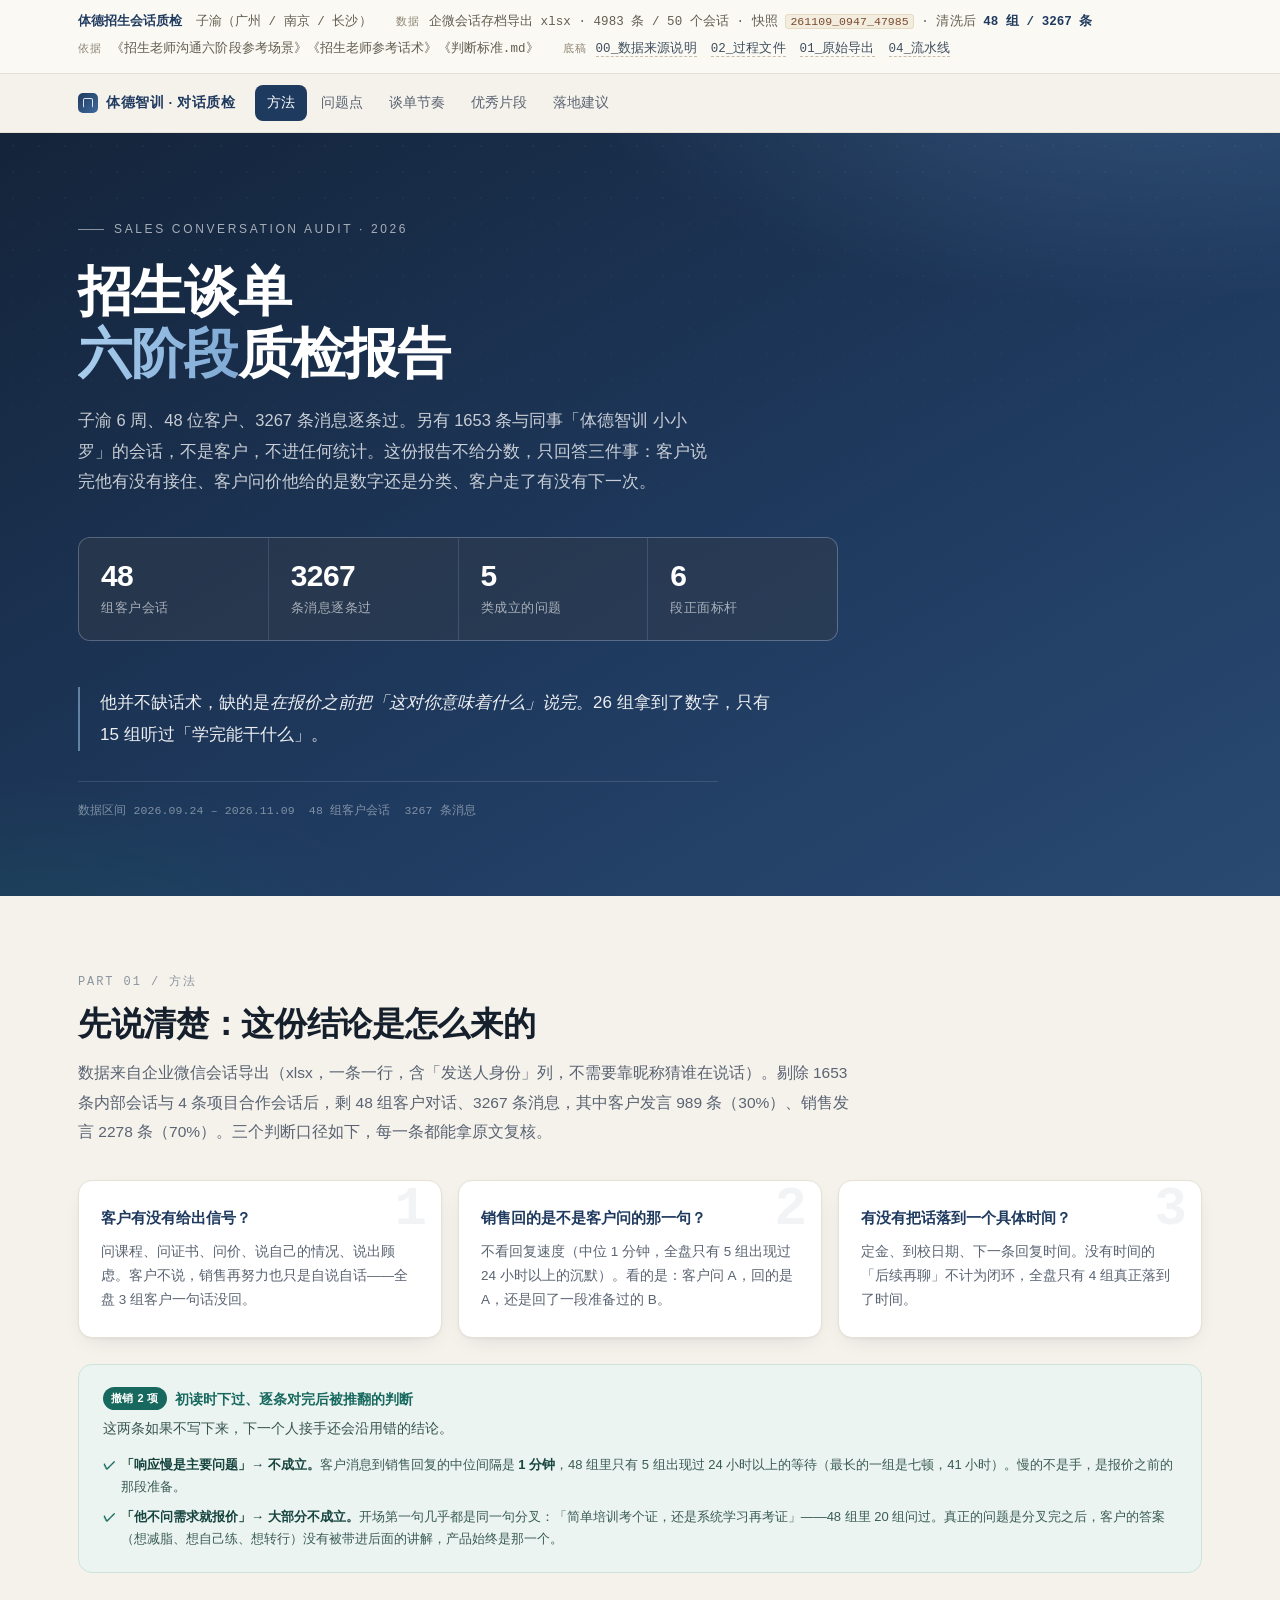
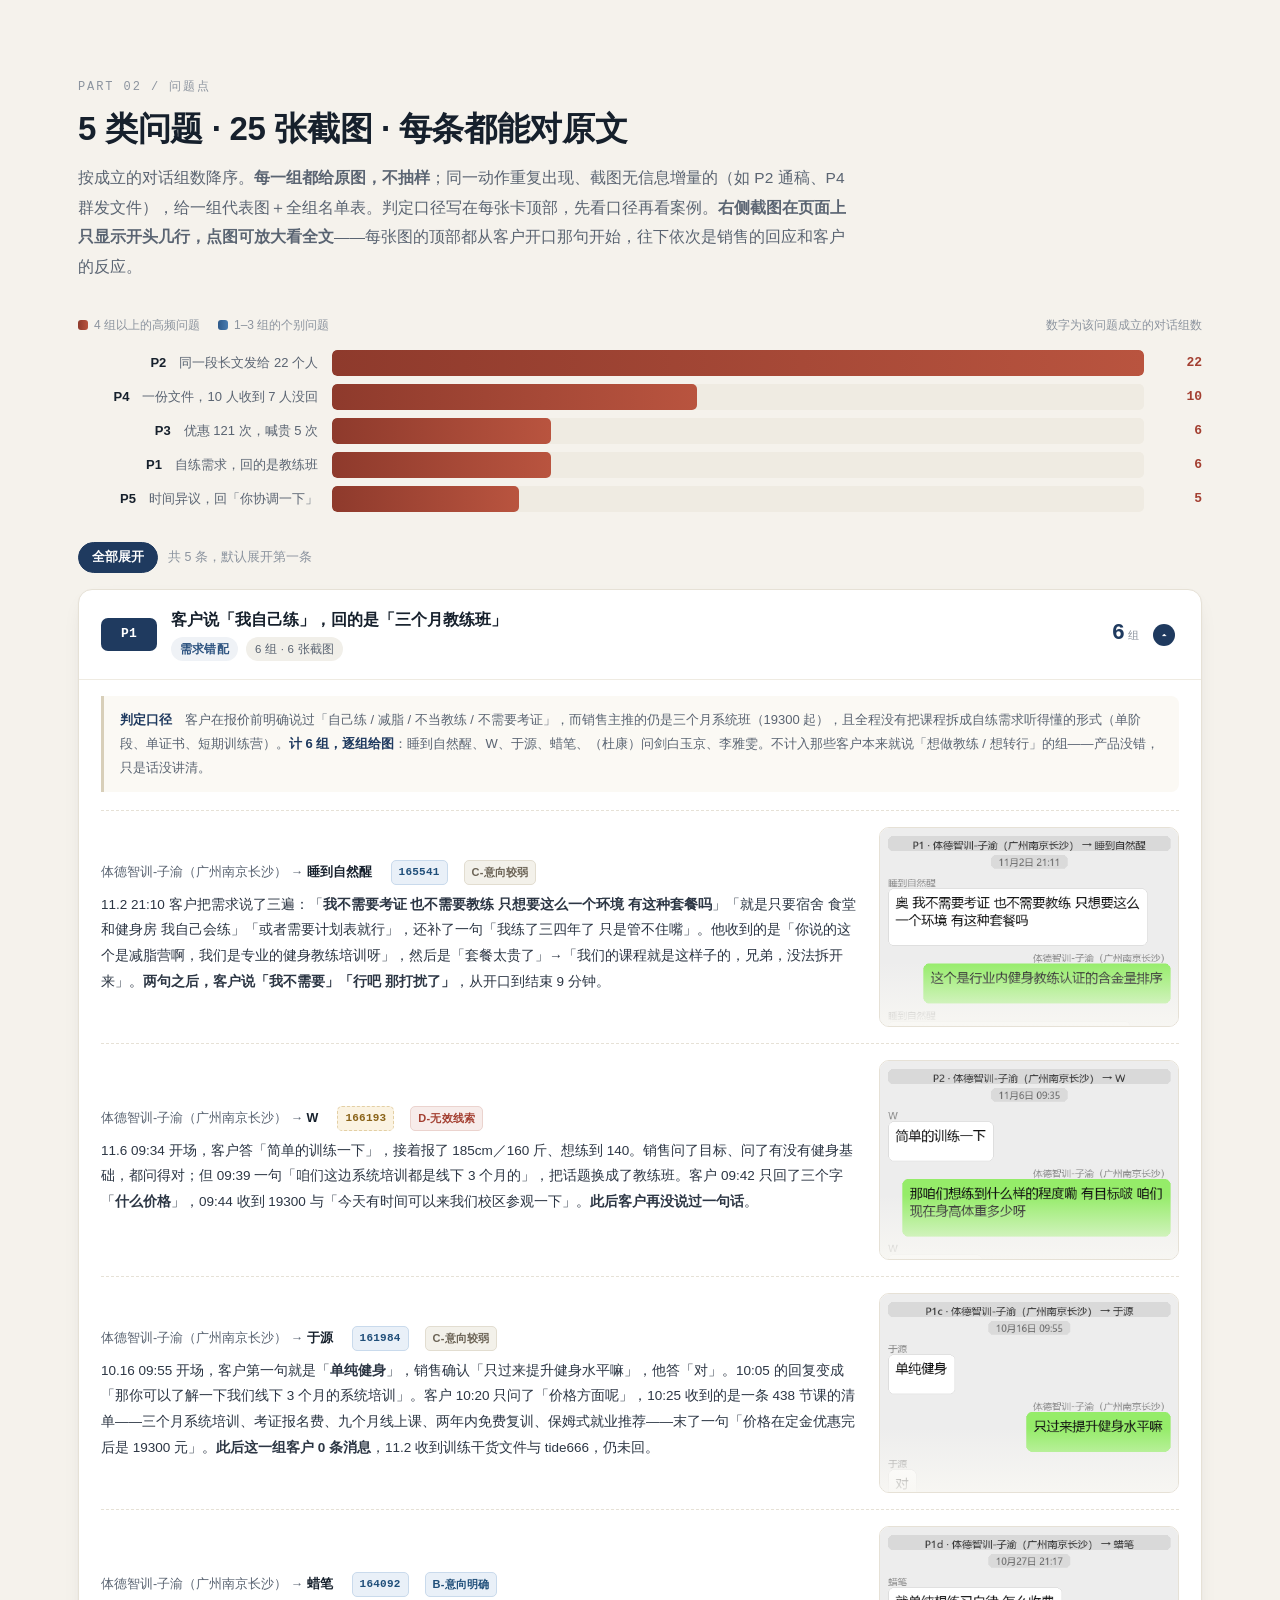
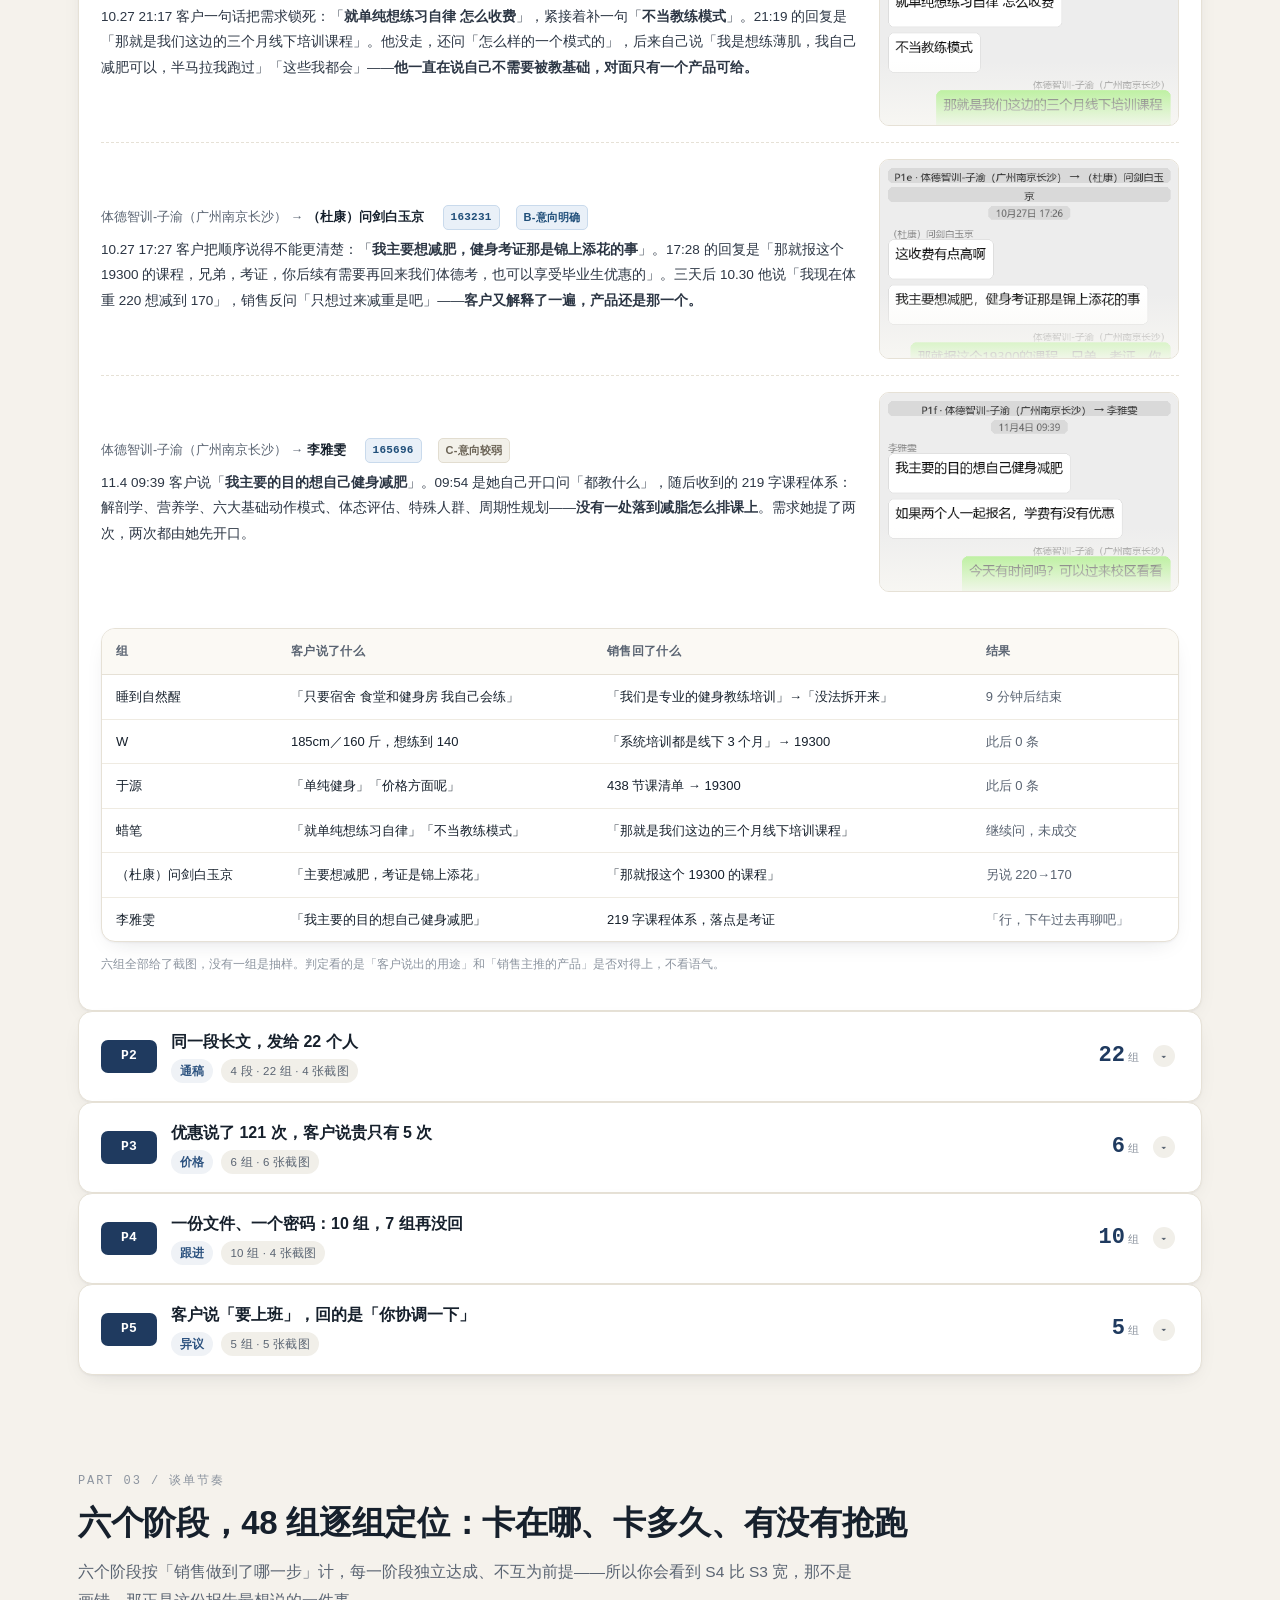
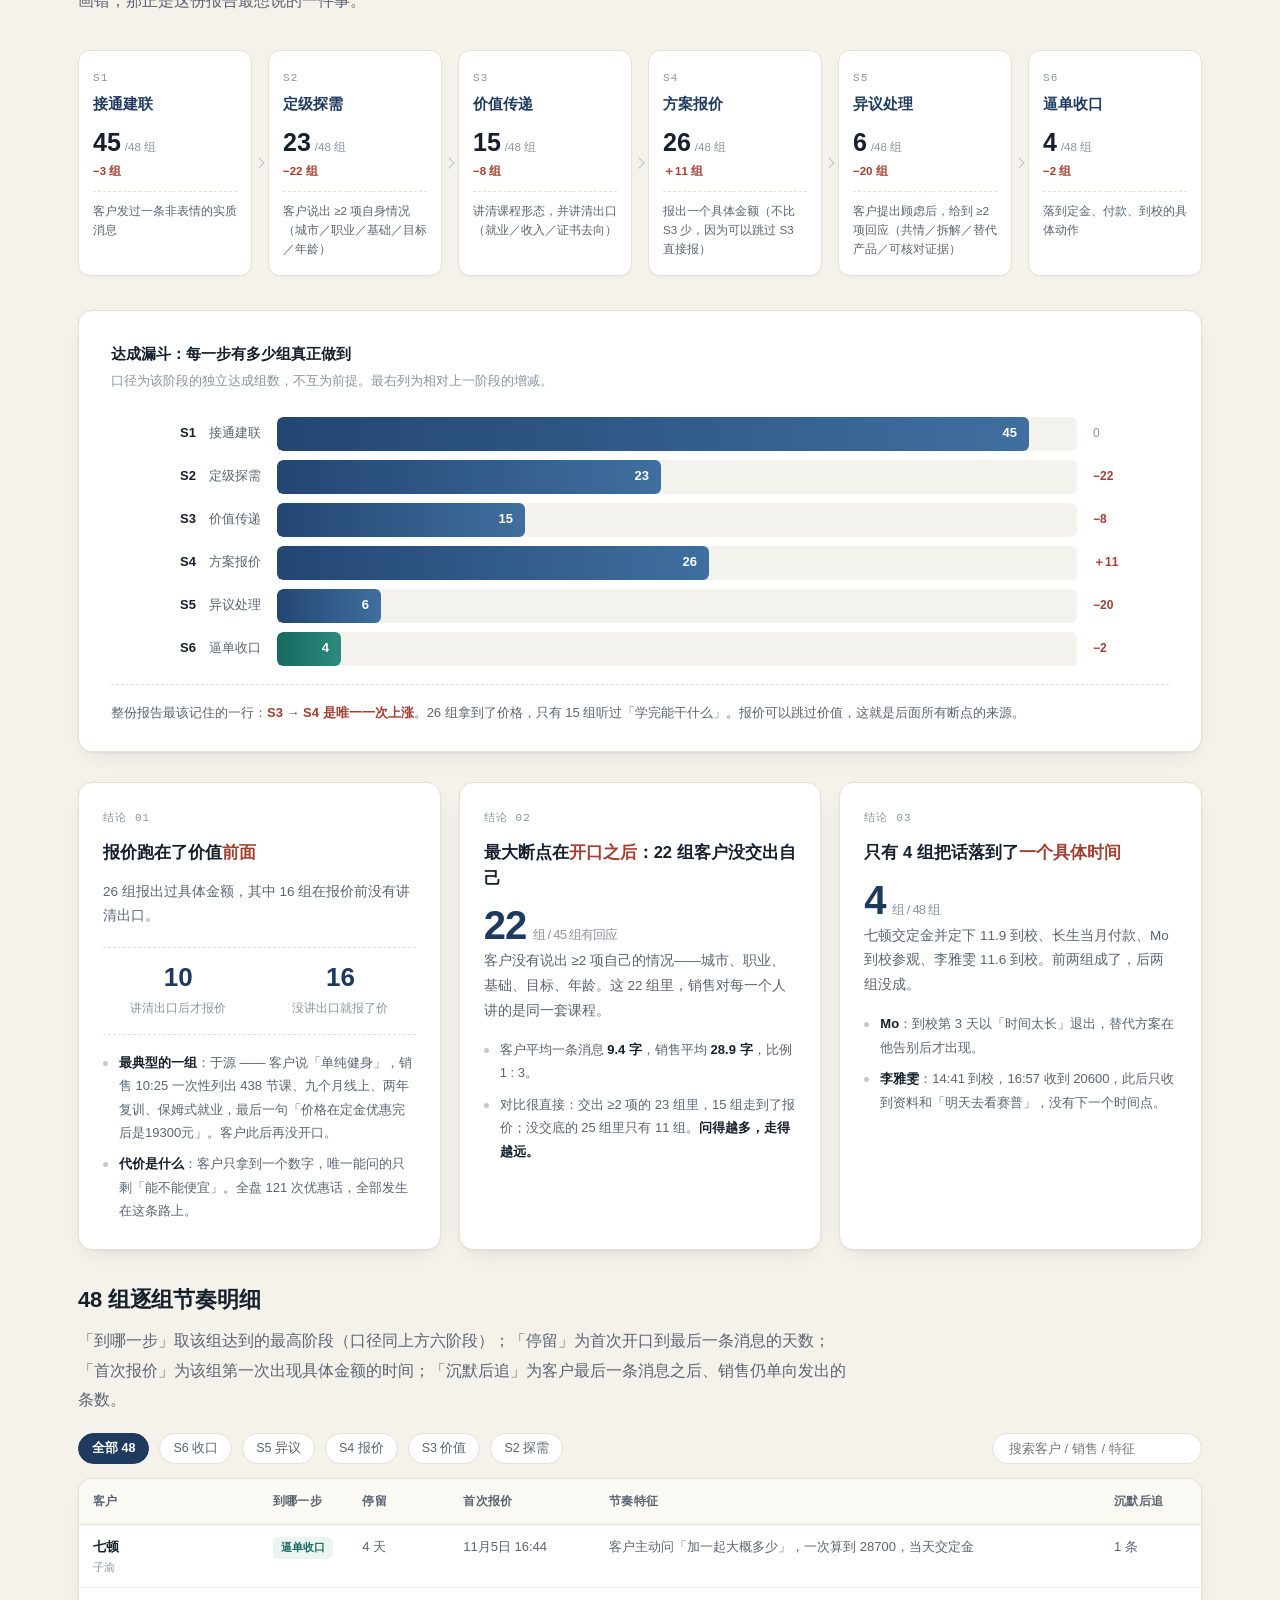
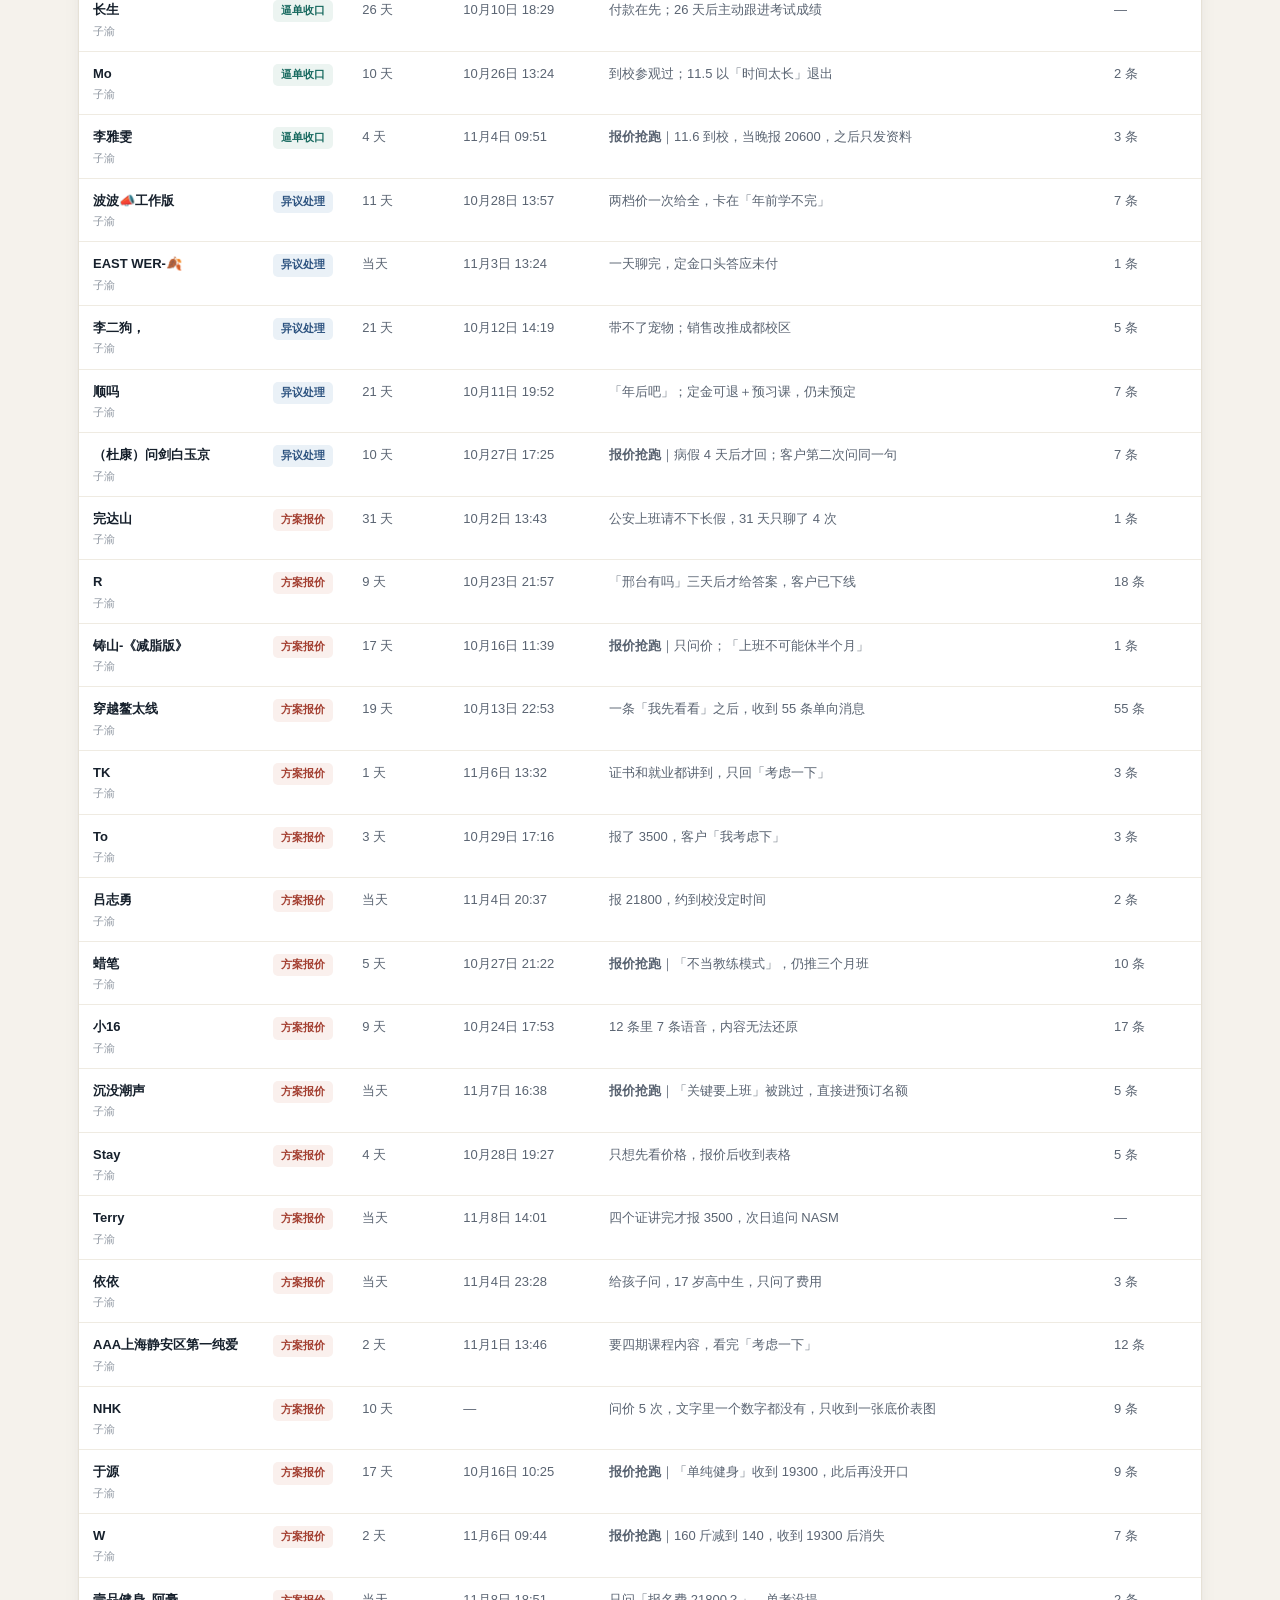
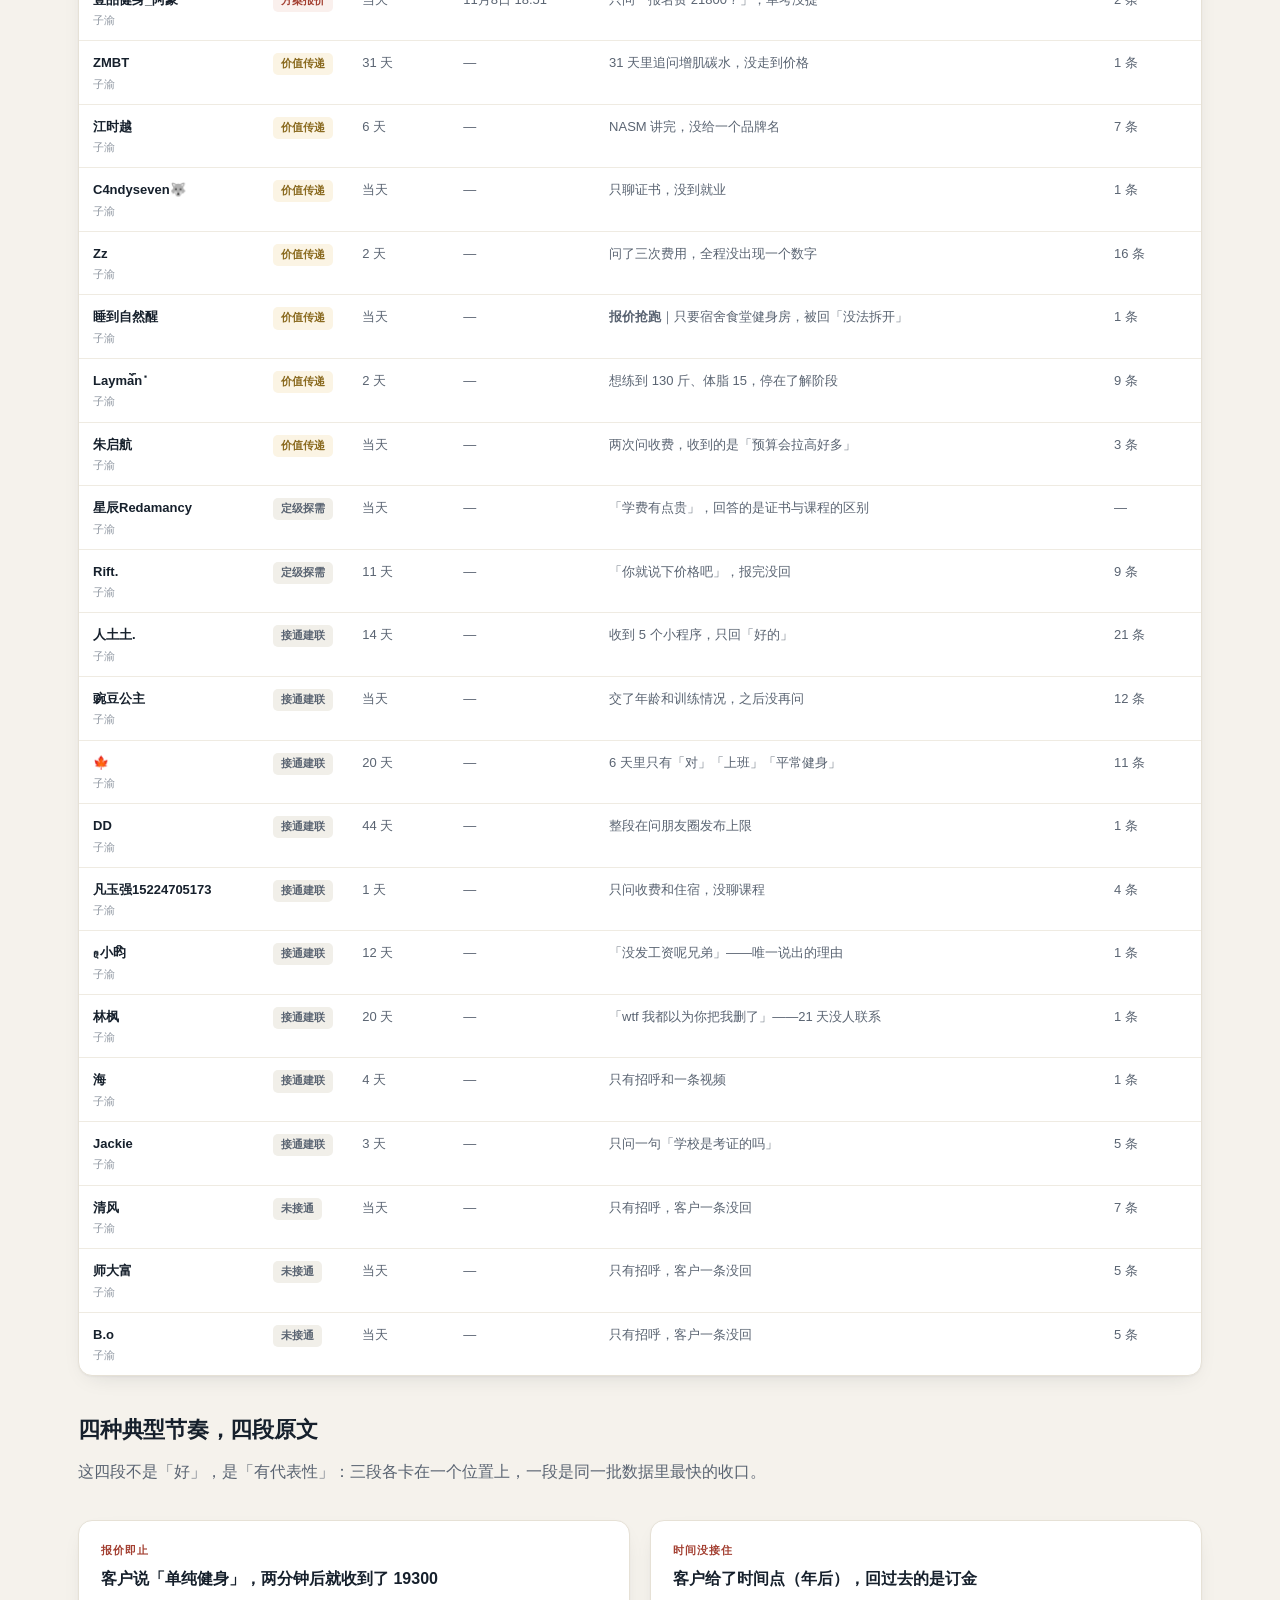
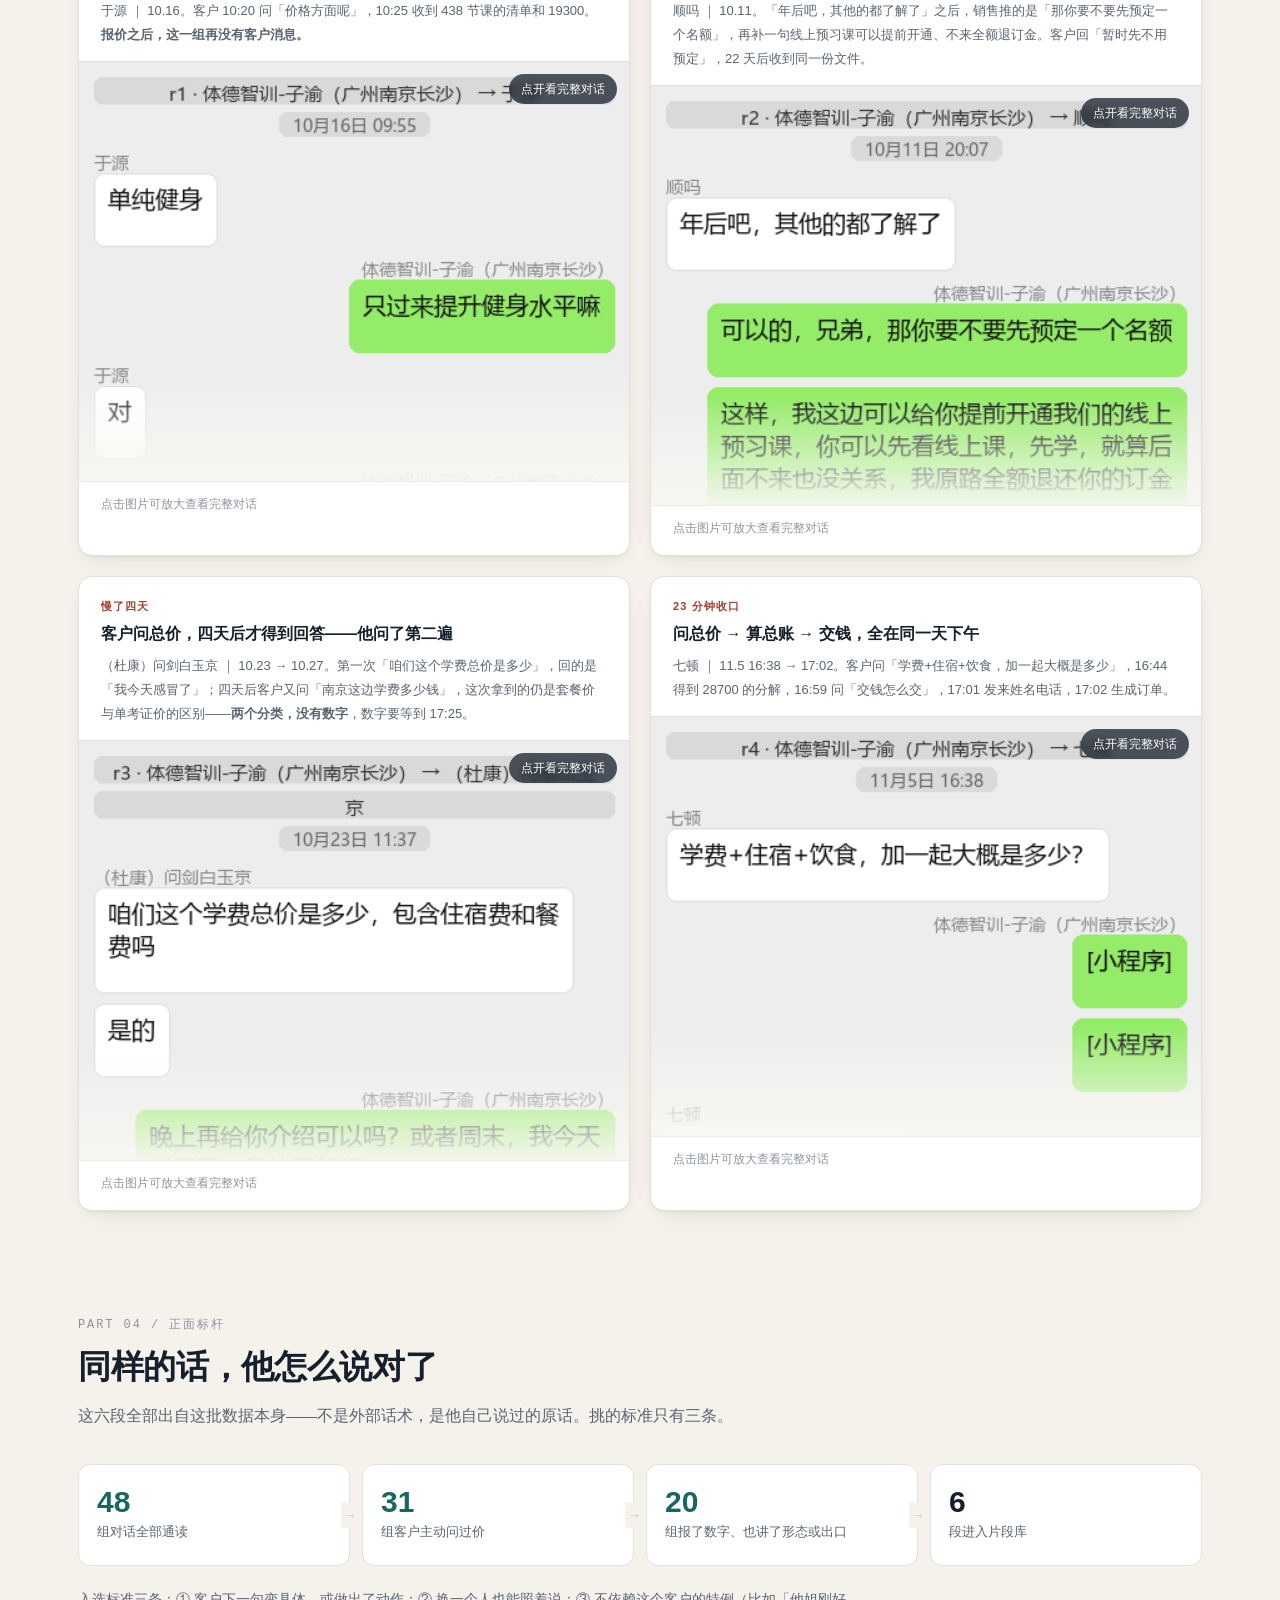
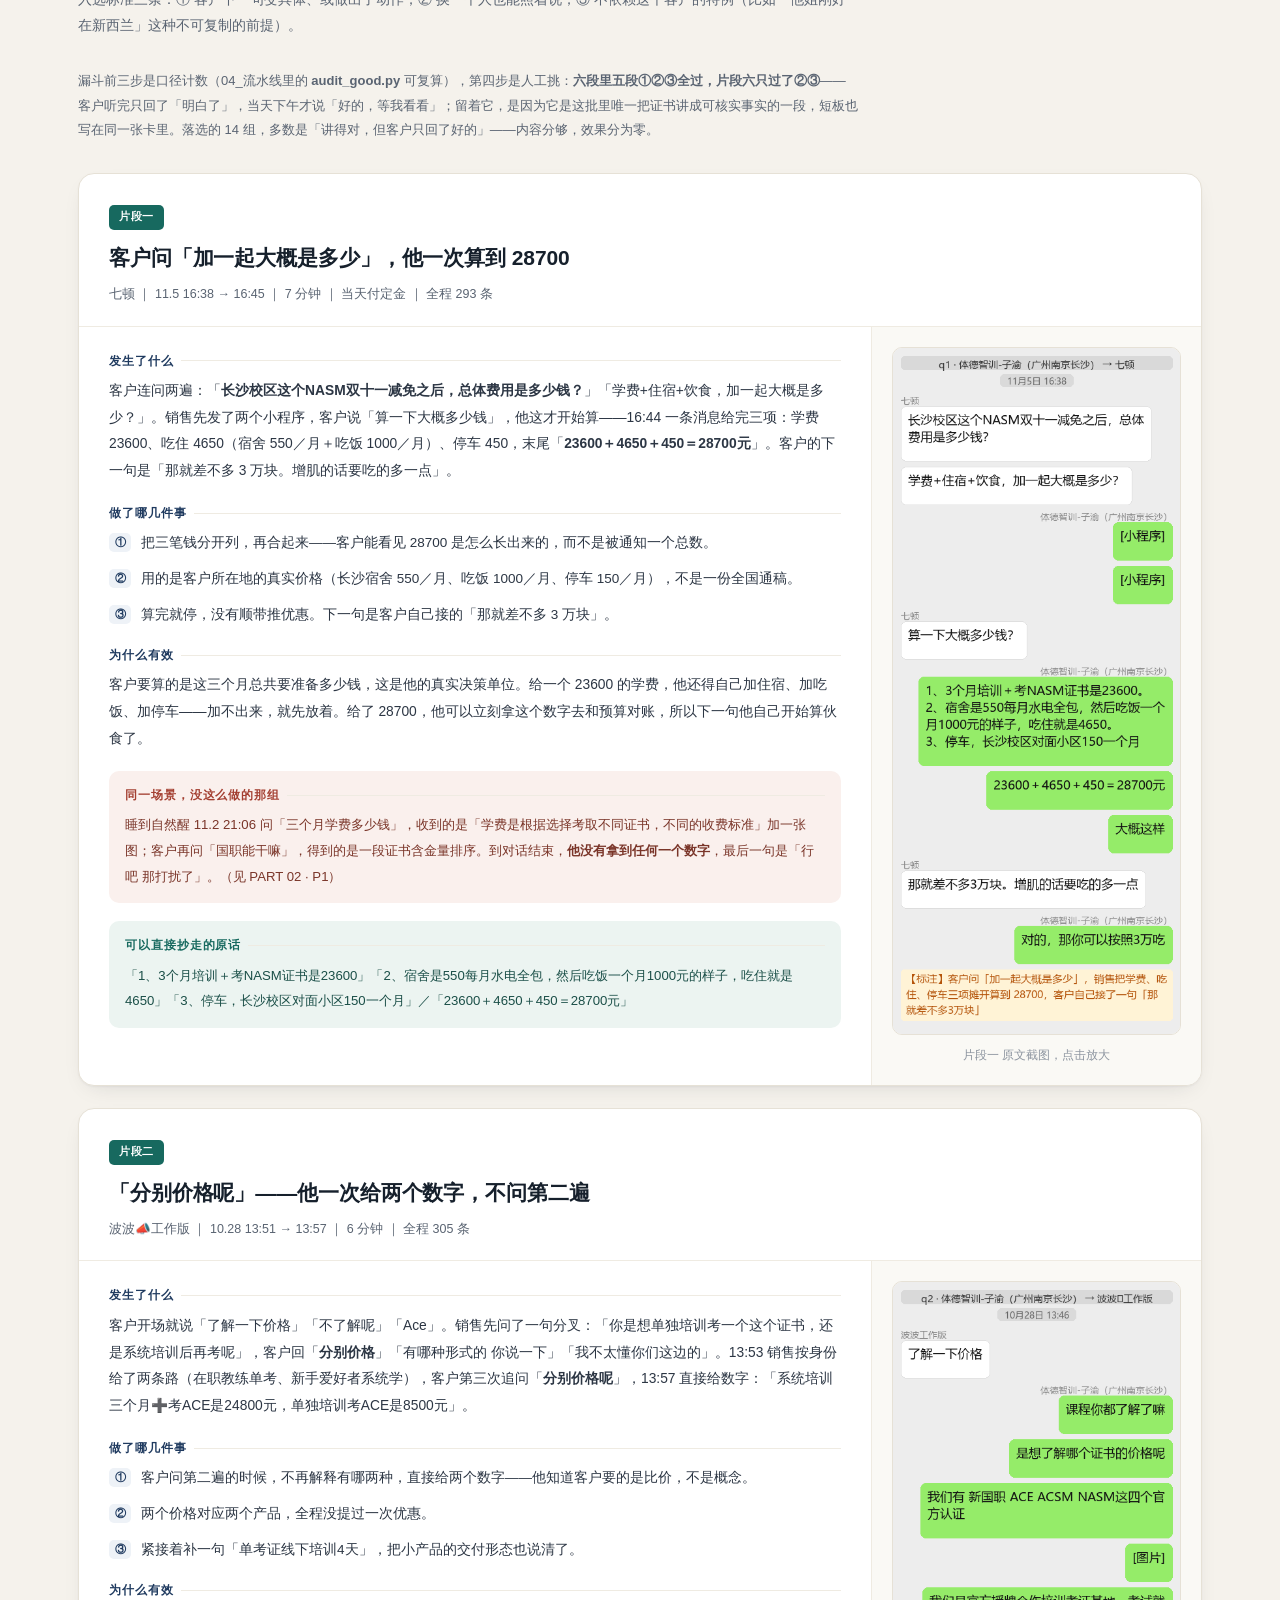
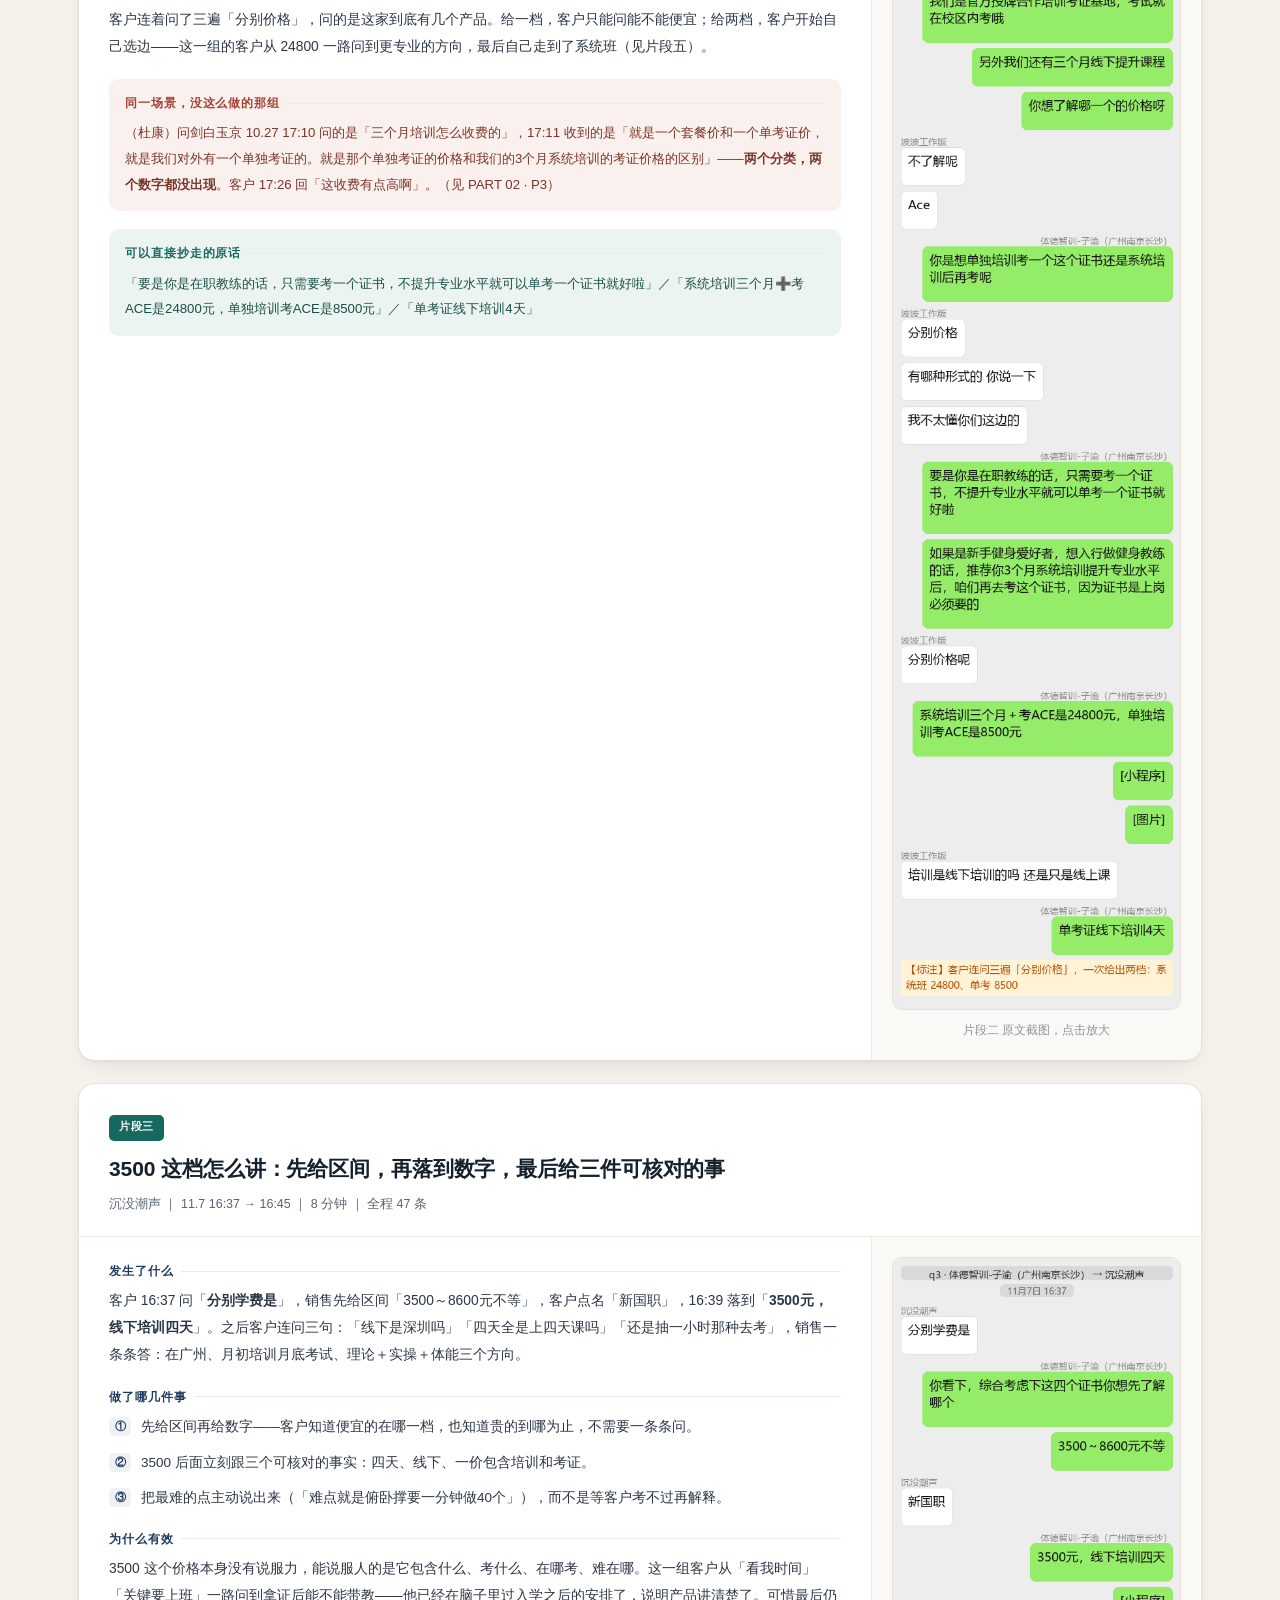
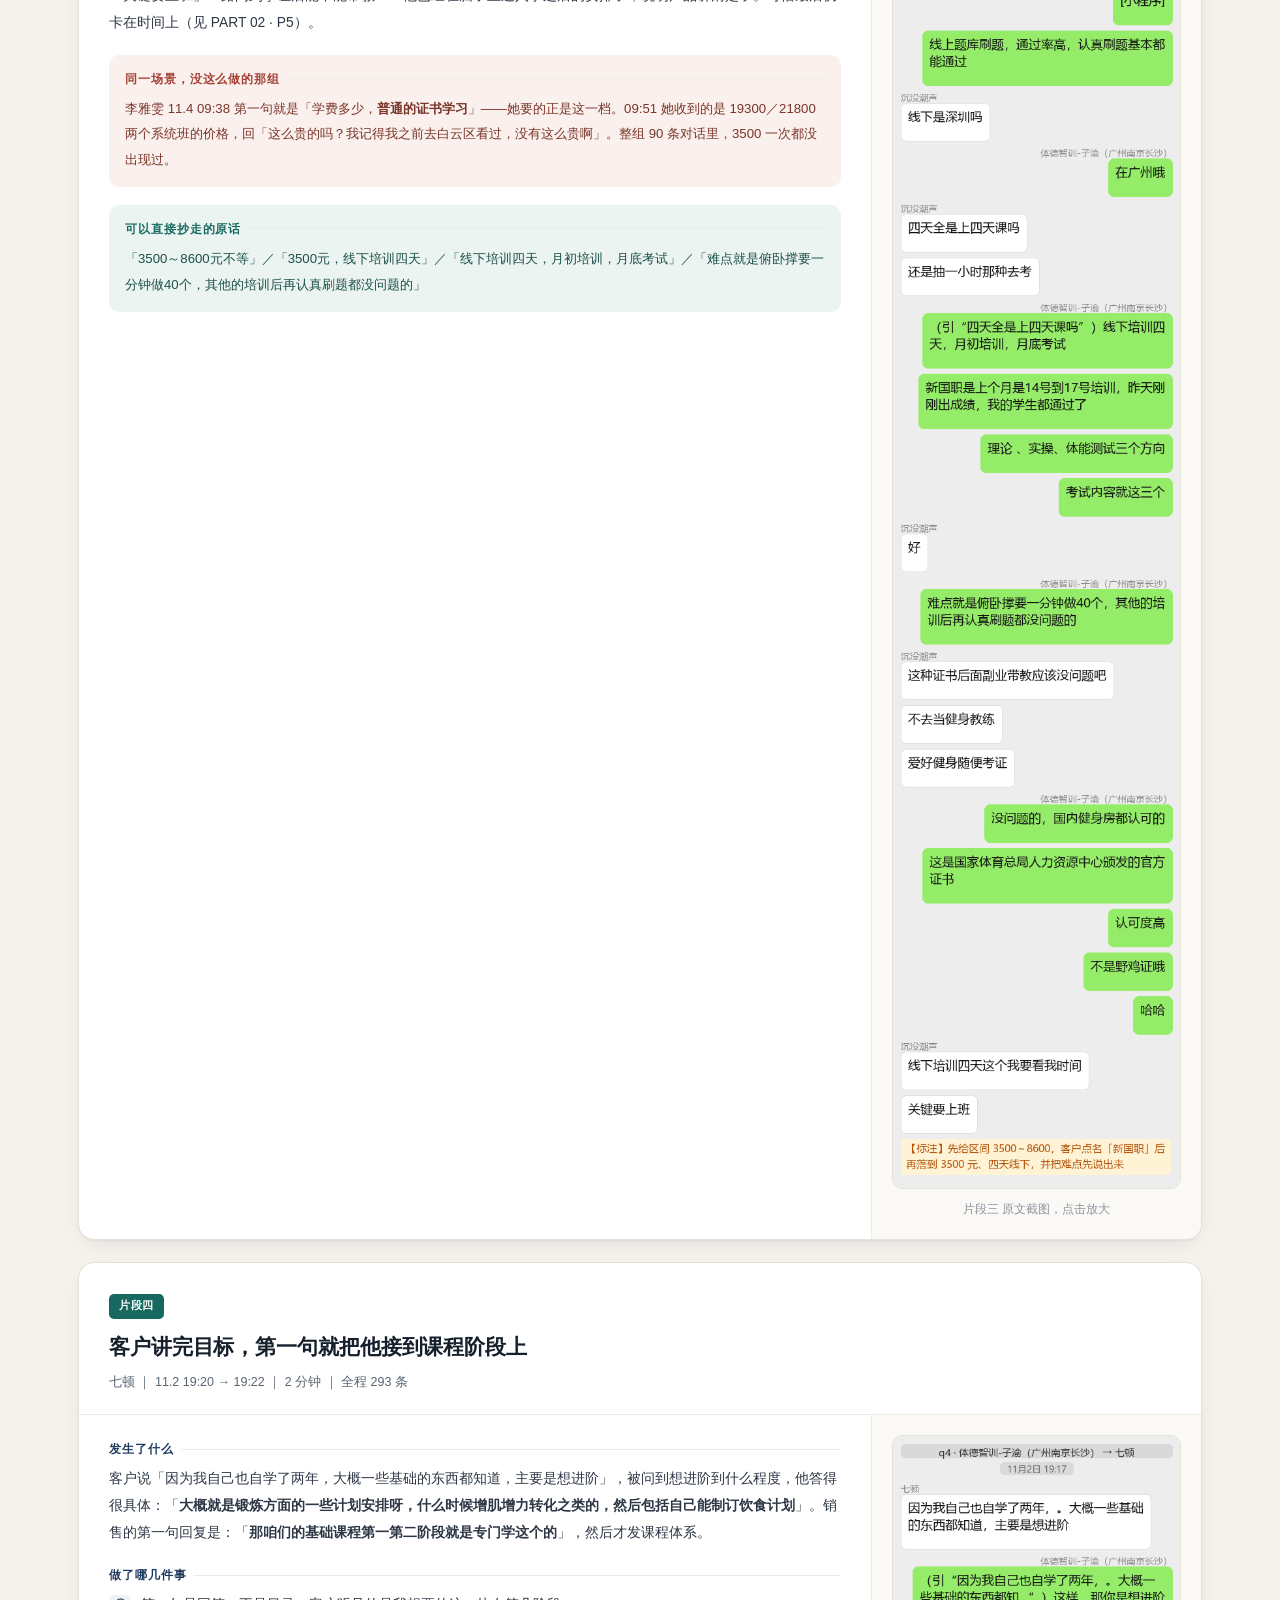
==== index.html @ 26252c5f "初始提交：体德报告接通建联和价值传递案例展示套件" ====
<!DOCTYPE html>
<html lang="zh-CN">
<head>
<meta charset="UTF-8">
<meta name="viewport" content="width=device-width, initial-scale=1">
<title>招生谈单六阶段质检报告｜体德智训 · 子渝</title>
<meta name="description" content="子渝 2026.09–2026.11 的 48 组客户会话、3267 条消息逐条通读：5 类问题、六阶段漏斗、4 组典型节奏、6 段可抄片段。">
<link rel="stylesheet" href="assets/style.css?v=10">
</head>
<body>

<!-- ══════════════════════════════════════════════════════════
     顶部概要条 · 数据来源与依据（交付必填，check.py 第 11 项查）
     五段固定：标题 ｜ 数据 ｜ 依据 ｜ 判别明细 ｜ 流水线
     指向的文件夹必须真实存在，否则链接是假的
     ══════════════════════════════════════════════════════════ -->
<div class="prov">
  <div class="prov-in">
    <p><span class="seg"><b>体德招生会话质检</b>　子渝（广州 / 南京 / 长沙）</span><span class="seg"><em>数据</em>企微会话存档导出 xlsx · 4983 条 / 50 个会话 · 快照 <code>261109_0947_47985</code> <span class="nb">· 清洗后 <b>48 组 / 3267 条</b></span></span></p>
    <p><span class="seg"><em>依据</em>《招生老师沟通六阶段参考场景》《招生老师参考话术》《判断标准.md》</span><span class="seg"><em>底稿</em><a href="00_数据来源说明.md">00_数据来源说明</a><a href="02_过程文件/">02_过程文件</a><a href="01_原始导出/">01_原始导出</a><a href="04_流水线/README_质检报告流水线.md">04_流水线</a></span></p>
  </div>
</div>

<nav class="nav">
  <div class="nav-in">
    <div class="nav-brand"><i></i><span>体德智训 · 对话质检</span></div>
    <div class="nav-links">
      <a href="#overview">方法</a>
      <a href="#problems">问题点</a>
      <a href="#rhythm">谈单节奏</a>
      <a href="#good">优秀片段</a>
      <a href="#actions">落地建议</a>
    </div>
  </div>
  <div class="nav-progress"></div>
</nav>

<header class="hero">
  <div class="hero-in">
    <div class="eyebrow">Sales Conversation Audit · 2026</div>
    <h1>招生谈单<br><em>六阶段</em>质检报告</h1>
    <p class="sub">子渝 6 周、48 位客户、3267 条消息逐条过。另有 1653 条与同事「体德智训 小小罗」的会话，不是客户，不进任何统计。这份报告不给分数，只回答三件事：客户说完他有没有接住、客户问价他给的是数字还是分类、客户走了有没有下一次。</p>
    <div class="hero-stats">
      <div><b>48</b><span>组客户会话</span></div>
      <div><b>3267</b><span>条消息逐条过</span></div>
      <div><b>5</b><span>类成立的问题</span></div>
      <div><b>6</b><span>段正面标杆</span></div>
    </div>
    <div class="hero-quote">他并不缺话术，缺的是<em>在报价之前把「这对你意味着什么」说完</em>。26 组拿到了数字，只有 15 组听过「学完能干什么」。</div>
    <div class="hero-meta"><span>数据区间 2026.09.24 – 2026.11.09</span><span>48 组客户会话</span><span>3267 条消息</span></div>
  </div>
</header>

<section class="sec" id="overview">
<div class="sec-head rv"><div class="sec-no">PART 01 / 方法</div><h2>先说清楚：这份结论是怎么来的</h2><p class="lead">数据来自企业微信会话导出（xlsx，一条一行，含「发送人身份」列，不需要靠昵称猜谁在说话）。剔除 1653 条内部会话与 4 条项目合作会话后，剩 48 组客户对话、3267 条消息，其中客户发言 989 条（30%）、销售发言 2278 条（70%）。三个判断口径如下，每一条都能拿原文复核。</p></div>
<div class="method rv">
<div class="card" data-n="1"><h4>客户有没有给出信号？</h4><p>问课程、问证书、问价、说自己的情况、说出顾虑。客户不说，销售再努力也只是自说自话——全盘 3 组客户一句话没回。</p></div>
<div class="card" data-n="2"><h4>销售回的是不是客户问的那一句？</h4><p>不看回复速度（中位 1 分钟，全盘只有 5 组出现过 24 小时以上的沉默）。看的是：客户问 A，回的是 A，还是回了一段准备过的 B。</p></div>
<div class="card" data-n="3"><h4>有没有把话落到一个具体时间？</h4><p>定金、到校日期、下一条回复时间。没有时间的「后续再聊」不计为闭环，全盘只有 4 组真正落到了时间。</p></div>
</div>
<div class="revoke rv"><h4><span class="badge">撤销 2 项</span>初读时下过、逐条对完后被推翻的判断</h4><p>这两条如果不写下来，下一个人接手还会沿用错的结论。</p><ul>
<li><b>「响应慢是主要问题」→ 不成立。</b>客户消息到销售回复的中位间隔是 <b>1 分钟</b>，48 组里只有 5 组出现过 24 小时以上的等待（最长的一组是七顿，41 小时）。慢的不是手，是报价之前的那段准备。</li>
<li><b>「他不问需求就报价」→ 大部分不成立。</b>开场第一句几乎都是同一句分叉：「简单培训考个证，还是系统学习再考证」——48 组里 20 组问过。真正的问题是分叉完之后，客户的答案（想减脂、想自己练、想转行）没有被带进后面的讲解，产品始终是那一个。</li>
</ul></div>
</section>

<section class="sec" id="problems">
<div class="sec-head rv"><div class="sec-no">PART 02 / 问题点</div><h2>5 类问题 · 25 张截图 · 每条都能对原文</h2><p class="lead">按成立的对话组数降序。<b>每一组都给原图，不抽样</b>；同一动作重复出现、截图无信息增量的（如 P2 通稿、P4 群发文件），给一组代表图＋全组名单表。判定口径写在每张卡顶部，先看口径再看案例。<b>右侧截图在页面上只显示开头几行，点图可放大看全文</b>——每张图的顶部都从客户开口那句开始，往下依次是销售的回应和客户的反应。</p></div>

<div class="dist-legend rv"><span><i class="a"></i>4 组以上的高频问题</span><span><i class="b"></i>1–3 组的个别问题</span><span style="margin-left:auto">数字为该问题成立的对话组数</span></div>
<div class="dist rv">
<div class="dist-row hi"><div class="nm"><b>P2</b>　同一段长文发给 22 个人</div><div class="dist-bar"><i style="width:100%"></i></div><div class="vv">22</div></div>
<div class="dist-row hi"><div class="nm"><b>P4</b>　一份文件，10 人收到 7 人没回</div><div class="dist-bar"><i style="width:45%"></i></div><div class="vv">10</div></div>
<div class="dist-row hi"><div class="nm"><b>P3</b>　优惠 121 次，喊贵 5 次</div><div class="dist-bar"><i style="width:27%"></i></div><div class="vv">6</div></div>
<div class="dist-row hi"><div class="nm"><b>P1</b>　自练需求，回的是教练班</div><div class="dist-bar"><i style="width:27%"></i></div><div class="vv">6</div></div>
<div class="dist-row hi"><div class="nm"><b>P5</b>　时间异议，回「你协调一下」</div><div class="dist-bar"><i style="width:23%"></i></div><div class="vv">5</div></div>
</div>

<div class="tbl-bar rv" style="margin-bottom:16px"><button class="fbtn on" id="toggleAll">全部展开</button><span style="font-size:12.5px;color:var(--ink3)">共 5 条，默认展开第一条</span></div>

<div class="pcard open" id="card-P1">
<div class="pcard-h"><div class="pid">P1</div><div><div class="ptitle">客户说「我自己练」，回的是「三个月教练班」</div><div class="pmeta"><span class="chip">需求错配</span><span class="chip gray">6 组 · 6 张截图</span></div></div><div class="pcount">6<s>组</s></div><div class="pcaret">▾</div></div>
<div class="pbody">
<div class="judge"><b>判定口径　</b>客户在报价前明确说过「自己练 / 减脂 / 不当教练 / 不需要考证」，而销售主推的仍是三个月系统班（19300 起），且全程没有把课程拆成自练需求听得懂的形式（单阶段、单证书、短期训练营）。<b>计 6 组，逐组给图</b>：睡到自然醒、W、于源、蜡笔、（杜康）问剑白玉京、李雅雯。不计入那些客户本来就说「想做教练 / 想转行」的组——产品没错，只是话没讲清。</div>
<div class="case">
<div><div class="case-meta"><span class="case-who">体德智训-子渝（广州南京长沙） → <b>睡到自然醒</b></span><span class="cid" title="CRM 线索 ID 165541 ｜ 落入 2026-11-02 ｜ 官抖-短视频（广州）">165541</span><span class="lvl" data-lv="C" title="意向级别 ｜ 1个月内未转化">C-意向较弱</span></div><p class="case-txt">11.2 21:10 客户把需求说了三遍：「<b>我不需要考证 也不需要教练 只想要这么一个环境 有这种套餐吗</b>」「就是只要宿舍 食堂和健身房 我自己会练」「或者需要计划表就行」，还补了一句「我练了三四年了 只是管不住嘴」。他收到的是「你说的这个是减脂营啊，我们是专业的健身教练培训呀」，然后是「套餐太贵了」→「我们的课程就是这样子的，兄弟，没法拆开来」。<b>两句之后，客户说「我不需要」「行吧 那打扰了」</b>，从开口到结束 9 分钟。</p></div>
<div class="case-shot" data-zoom="P1 ｜ 子渝 → 睡到自然醒"><img src="assets/prob/P1.png" alt="P1" loading="lazy"></div>
</div>
<div class="case">
<div><div class="case-meta"><span class="case-who">体德智训-子渝（广州南京长沙） → <b>W</b></span><span class="cid warn" title="线索表姓名记为「w 报价被删除」，与报告昵称不同，按同日落入判定为同一人 ｜ CRM 线索 ID 166193 ｜ 落入 2026-11-06 ｜ 官抖-短视频（广州）">166193</span><span class="lvl" data-lv="D" title="意向级别 ｜ 7日内未转化">D-无效线索</span></div><p class="case-txt">11.6 09:34 开场，客户答「简单的训练一下」，接着报了 185cm／160 斤、想练到 140。销售问了目标、问了有没有健身基础，都问得对；但 09:39 一句「咱们这边系统培训都是线下 3 个月的」，把话题换成了教练班。客户 09:42 只回了三个字「<b>什么价格</b>」，09:44 收到 19300 与「今天有时间可以来我们校区参观一下」。<b>此后客户再没说过一句话</b>。</p></div>
<div class="case-shot" data-zoom="P2 ｜ 子渝 → W"><img src="assets/prob/P2.png" alt="P2" loading="lazy"></div>
</div>
<div class="case">
<div><div class="case-meta"><span class="case-who">体德智训-子渝（广州南京长沙） → <b>于源</b></span><span class="cid" title="CRM 线索 ID 161984 ｜ 落入 2026-10-16 ｜ 王耀苇官抖私信-广州">161984</span><span class="lvl" data-lv="C" title="意向级别 ｜ 1个月内未转化">C-意向较弱</span></div><p class="case-txt">10.16 09:55 开场，客户第一句就是「<b>单纯健身</b>」，销售确认「只过来提升健身水平嘛」，他答「对」。10:05 的回复变成「那你可以了解一下我们线下 3 个月的系统培训」。客户 10:20 只问了「价格方面呢」，10:25 收到的是一条 438 节课的清单——三个月系统培训、考证报名费、九个月线上课、两年内免费复训、保姆式就业推荐——末了一句「价格在定金优惠完后是 19300 元」。<b>此后这一组客户 0 条消息</b>，11.2 收到训练干货文件与 tide666，仍未回。</p></div>
<div class="case-shot" data-zoom="P1c ｜ 子渝 → 于源"><img src="assets/prob/P1c.png" alt="P1c" loading="lazy"></div>
</div>
<div class="case">
<div><div class="case-meta"><span class="case-who">体德智训-子渝（广州南京长沙） → <b>蜡笔</b></span><span class="cid" title="CRM 线索 ID 164092 ｜ 落入 2026-10-27 ｜ 官抖-短视频（广州）">164092</span><span class="lvl" data-lv="B" title="意向级别 ｜ 1个月内未转化">B-意向明确</span></div><p class="case-txt">10.27 21:17 客户一句话把需求锁死：「<b>就单纯想练习自律 怎么收费</b>」，紧接着补一句「<b>不当教练模式</b>」。21:19 的回复是「那就是我们这边的三个月线下培训课程」。他没走，还问「怎么样的一个模式的」，后来自己说「我是想练薄肌，我自己减肥可以，半马拉我跑过」「这些我都会」——<b>他一直在说自己不需要被教基础，对面只有一个产品可给。</b></p></div>
<div class="case-shot" data-zoom="P1d ｜ 子渝 → 蜡笔"><img src="assets/prob/P1d.png" alt="P1d" loading="lazy"></div>
</div>
<div class="case">
<div><div class="case-meta"><span class="case-who">体德智训-子渝（广州南京长沙） → <b>（杜康）问剑白玉京</b></span><span class="cid" title="CRM 线索 ID 163231 ｜ 落入 2026-10-23 ｜ 张海威官抖私信-广州">163231</span><span class="lvl" data-lv="B" title="意向级别 ｜ 1个月内未转化">B-意向明确</span></div><p class="case-txt">10.27 17:27 客户把顺序说得不能更清楚：「<b>我主要想减肥，健身考证那是锦上添花的事</b>」。17:28 的回复是「那就报这个 19300 的课程，兄弟，考证，你后续有需要再回来我们体德考，也可以享受毕业生优惠的」。三天后 10.30 他说「我现在体重 220 想减到 170」，销售反问「只想过来减重是吧」——<b>客户又解释了一遍，产品还是那一个。</b></p></div>
<div class="case-shot" data-zoom="P1e ｜ 子渝 → （杜康）问剑白玉京"><img src="assets/prob/P1e.png" alt="P1e" loading="lazy"></div>
</div>
<div class="case">
<div><div class="case-meta"><span class="case-who">体德智训-子渝（广州南京长沙） → <b>李雅雯</b></span><span class="cid" title="CRM 线索 ID 165696 ｜ 落入 2026-11-03 ｜ 好学校-外部合作">165696</span><span class="lvl" data-lv="C" title="意向级别 ｜ 7日内未转化">C-意向较弱</span></div><p class="case-txt">11.4 09:39 客户说「<b>我主要的目的想自己健身减肥</b>」。09:54 是她自己开口问「都教什么」，随后收到的 219 字课程体系：解剖学、营养学、六大基础动作模式、体态评估、特殊人群、周期性规划——<b>没有一处落到减脂怎么排课上</b>。需求她提了两次，两次都由她先开口。</p></div>
<div class="case-shot" data-zoom="P1f ｜ 子渝 → 李雅雯"><img src="assets/prob/P1f.png" alt="P1f" loading="lazy"></div>
</div>
<div class="tbl-wrap" style="margin-top:20px"><table><thead><tr><th>组</th><th>客户说了什么</th><th>销售回了什么</th><th>结果</th></tr></thead><tbody>
<tr><td>睡到自然醒</td><td>「只要宿舍 食堂和健身房 我自己会练」</td><td>「我们是专业的健身教练培训」→「没法拆开来」</td><td class="num">9 分钟后结束</td></tr>
<tr><td>W</td><td>185cm／160 斤，想练到 140</td><td>「系统培训都是线下 3 个月」→ 19300</td><td class="num">此后 0 条</td></tr>
<tr><td>于源</td><td>「单纯健身」「价格方面呢」</td><td>438 节课清单 → 19300</td><td class="num">此后 0 条</td></tr>
<tr><td>蜡笔</td><td>「就单纯想练习自律」「不当教练模式」</td><td>「那就是我们这边的三个月线下培训课程」</td><td class="num">继续问，未成交</td></tr>
<tr><td>（杜康）问剑白玉京</td><td>「主要想减肥，考证是锦上添花」</td><td>「那就报这个 19300 的课程」</td><td class="num">另说 220→170</td></tr>
<tr><td>李雅雯</td><td>「我主要的目的想自己健身减肥」</td><td>219 字课程体系，落点是考证</td><td class="num">「行，下午过去再聊吧」</td></tr>
</tbody></table></div>
<p class="tbl-note">六组全部给了截图，没有一组是抽样。判定看的是「客户说出的用途」和「销售主推的产品」是否对得上，不看语气。</p>
</div>
</div>
<div class="pcard" id="card-P2">
<div class="pcard-h"><div class="pid">P2</div><div><div class="ptitle">同一段长文，发给 22 个人</div><div class="pmeta"><span class="chip">通稿</span><span class="chip gray">4 段 · 22 组 · 4 张截图</span></div></div><div class="pcount">22<s>组</s></div><div class="pcaret">▾</div></div>
<div class="pbody">
<div class="judge"><b>判定口径　</b>同一段 ≥150 字的销售消息，<b>逐字相同</b>地出现在 3 组以上，计为通稿。全盘 <b>4 段</b>成立、覆盖 <b>22 组</b>：课程体系段 219 字（15 组）、ACE-IFT 段 165 字（6 组）、国职段 196 字（5 组）、NASM 段 311 字（3 组）。内容是好的——问题是一个字没改：客户说过的城市、目标、时间，一条都没被填进去。</div>
<div class="case">
<div><div class="case-meta"><span class="case-who">体德智训-子渝（广州南京长沙） → <b>李雅雯</b></span><span class="cid" title="CRM 线索 ID 165696 ｜ 落入 2026-11-03 ｜ 好学校-外部合作">165696</span><span class="lvl" data-lv="C" title="意向级别 ｜ 7日内未转化">C-意向较弱</span></div><p class="case-txt">11.4 09:54 客户问「都教什么」，09:55 收到的就是这 219 字：解剖学、营养学、六大基础动作模式、体态评估、特殊人群、周期性规划。两分钟前她刚说过「<b>我主要的目的想自己健身减肥</b>」，这段话里一个减脂的字都没有。她回的是「<b>行，下午过去再聊吧</b>」——不是被说服，是不想在微信上继续了。</p></div>
<div class="case-shot" data-zoom="P3 ｜ 子渝 → 李雅雯"><img src="assets/prob/P3.png" alt="P3" loading="lazy"></div>
</div>
<div class="case">
<div><div class="case-meta"><span class="case-who">体德智训-子渝（广州南京长沙） → <b>波波📣工作版</b></span><span class="cid" title="CRM 线索 ID 164166 ｜ 落入 2026-10-28 ｜ 小红书投放-广州">164166</span><span class="lvl" data-lv="B" title="意向级别 ｜ 1个月内未转化">B-意向明确</span></div><p class="case-txt">10.28 18:21 销售先发「比如 ACE 他是被称为最会沟通的国际认证」「我给你讲下他的内容」，18:22–18:23 发的是 165 字的 ACE 介绍：「ACE 它用的是 IFT 模型，重点在行为改变——比如客户办了卡不来，怎么办？」<b>逐字与另外 5 组相同</b>（R、Terry、ZMBT、江时越、长生）。当天晚上又补一段 NASM 介绍，两段连着发完，中间没有一句问客户想考哪个。</p></div>
<div class="case-shot" data-zoom="P2b ｜ 子渝 → 波波📣工作版"><img src="assets/prob/P2b.png" alt="P2b" loading="lazy"></div>
</div>
<div class="case">
<div><div class="case-meta"><span class="case-who">体德智训-子渝（广州南京长沙） → <b>七顿</b></span><span class="cid none">无 CRM ID</span></div><p class="case-txt">11.2 19:13 客户说「<b>主要我也是想自己能够安排一些计划，然后提高技能</b>」。19:14 收到的 196 字是国职的发证机构、入门级定位、适用人群——逐字与另外 4 组相同（AAA上海静安区第一纯爱、EAST WER-🍂、Terry、长生）。紧接一句「这样呀，那咱们 3 个月系统课程里就会学的到」。<b>客户说的是想自己能安排计划，回答的是考哪种证。</b></p></div>
<div class="case-shot" data-zoom="P2c ｜ 子渝 → 七顿"><img src="assets/prob/P2c.png" alt="P2c" loading="lazy"></div>
</div>
<div class="case">
<div><div class="case-meta"><span class="case-who">体德智训-子渝（广州南京长沙） → <b>江时越</b></span><span class="cid" title="CRM 线索 ID 163752 ｜ 落入 2026-10-26 ｜ 官抖-短视频（广州）">163752</span><span class="lvl" data-lv="B" title="意向级别 ｜ 1个月内未转化">B-意向明确</span></div><p class="case-txt">10.29 13:53 销售开场「兄弟上次给你介绍了 ACE 证书，还没给你介绍 NASM 证书呢，我现在给你讲解下」，紧跟一句双十一优惠，然后是 311 字的 NASM 介绍——逐字与另外 2 组相同（波波、长生）。<b>三段证书介绍（ACE 165 字、国职 196 字、NASM 311 字）是同一套话，换个名字发出去。</b></p></div>
<div class="case-shot" data-zoom="P2d ｜ 子渝 → 江时越"><img src="assets/prob/P2d.png" alt="P2d" loading="lazy"></div>
</div>
<div class="tbl-wrap" style="margin-top:20px"><table><thead><tr><th>段落</th><th>字数</th><th>组数</th><th>出现在谁的窗口</th></tr></thead><tbody>
<tr><td>课程体系段</td><td class="num">219</td><td class="num">15</td><td>B.o、C4ndyseven🐺、EAST WER-🍂、TK、W、七顿、依依、凡玉强、吕志勇、师大富、星辰Redamancy、朱启航、李雅雯、清风、豌豆公主</td></tr>
<tr><td>ACE-IFT 段</td><td class="num">165</td><td class="num">6</td><td>R、Terry、ZMBT、江时越、波波📣工作版、长生</td></tr>
<tr><td>国职介绍段</td><td class="num">196</td><td class="num">5</td><td>AAA上海静安区第一纯爱、EAST WER-🍂、Terry、七顿、长生</td></tr>
<tr><td>NASM 介绍段</td><td class="num">311</td><td class="num">3</td><td>江时越、波波📣工作版、长生</td></tr>
</tbody></table></div>
<p class="tbl-note">口径：去掉空白后<b>逐字相同</b>、长度 ≥150 字、出现在 ≥3 组，才算一段通稿。四段合计覆盖 <b>22 组</b>（有重叠），组数不重复计。四段都给了截图，同一段文字在别人窗口里逐字相同，再截一遍没有新信息，所以每段只放一组、名单全列。</p>
</div>
</div>
<div class="pcard" id="card-P3">
<div class="pcard-h"><div class="pid">P3</div><div><div class="ptitle">优惠说了 121 次，客户说贵只有 5 次</div><div class="pmeta"><span class="chip">价格</span><span class="chip gray">6 组 · 6 张截图</span></div></div><div class="pcount">6<s>组</s></div><div class="pcaret">▾</div></div>
<div class="pbody">
<div class="judge"><b>判定口径　</b>销售主动提「优惠 / 减免 / 立减 / 双十一 / 推荐费 / 介绍费 / 返现 / 折扣」按<b>词频</b>计，全盘 <b>121 次</b>；客户明说「贵 / 预算 / 没钱 / 分期」只有 <b>5 次</b>，分布在 4 组（Mo、睡到自然醒、李雅雯、星辰Redamancy）。<b>优惠话说的次数是客户异议的 24 倍。</b>按组计，单组词频 ≥8 的共 <b>6 组</b>，逐组给图：李雅雯 14、波波 12、ZMBT 11、七顿 11、李二狗 10、Mo 9。<b>这 6 组里只有 2 组真的喊过贵</b>（李雅雯 1 次、Mo 2 次），另外 4 组一次都没说——优惠不是应答，是习惯。</div>
<div class="case">
<div><div class="case-meta"><span class="case-who">体德智训-子渝（广州南京长沙） → <b>李雅雯</b></span><span class="cid" title="CRM 线索 ID 165696 ｜ 落入 2026-11-03 ｜ 好学校-外部合作">165696</span><span class="lvl" data-lv="C" title="意向级别 ｜ 7日内未转化">C-意向较弱</span></div><p class="case-txt">两天三次改价。11.4 09:51 一次报两档：系统提升班 19300、加考新国职 21800，并说双 11「价格上还能优惠个1千元的样子」，客户 09:52 回的是「<b>这么贵的吗？我记得我之前去白云区看过，没有这么贵啊</b>」——销售没有解释这笔钱买到什么，把话题转去了「咱们白云区没有校区的呀」。11.5 11:30 换成「13号之前预订学位，除我们精英班、单考证以外，都可以优惠1200元学费」，再补一句「我还可以单独再给你1000元介绍优惠」；11.6 16:57 又列全一次：原价 23800 → 订金后 21800 → 双十一 1200 → 最终 20600，另有 800 推荐费。<b>价格从 23800 落到 20600，降了 3200，客户最后一句是「收到，谢谢」。</b>她要的只是「如果两个人一起报名，学费有没有优惠」，而那道 3500 的单考证入口，整组 90 条里一次都没打开。</p></div>
<div class="case-shot" data-zoom="P4 ｜ 子渝 → 李雅雯"><img src="assets/prob/P4.png" alt="P4" loading="lazy"></div>
</div>
<div class="case">
<div><div class="case-meta"><span class="case-who">体德智训-子渝（广州南京长沙） → <b>波波📣工作版</b></span><span class="cid" title="CRM 线索 ID 164166 ｜ 落入 2026-10-28 ｜ 小红书投放-广州">164166</span><span class="lvl" data-lv="B" title="意向级别 ｜ 1个月内未转化">B-意向明确</span></div><p class="case-txt">10.28 15:14 先说「咱们跨年班会有优惠，差不多是会优惠一千块钱」，15:40 报 24800 时再补「这个基础上优惠大概 1000 元」。10.29 18:29 客户只问了一句「<b>你看价格 最低能是多少</b>」，18:29–18:30 两句之内回「24800 元下个月的班有双十一优惠」「大概优惠 1000 的样子」。11.5 同样的课换成 23600 再报一次。<b>全组 305 条、12 次优惠，客户没有说过一次「贵」——她问的是能便宜多少，而这是销售先开的口。</b></p></div>
<div class="case-shot" data-zoom="P3b ｜ 子渝 → 波波📣工作版"><img src="assets/prob/P3b.png" alt="P3b" loading="lazy"></div>
</div>
<div class="case">
<div><div class="case-meta"><span class="case-who">体德智训-子渝（广州南京长沙） → <b>ZMBT</b></span><span class="cid none">无 CRM ID</span></div><p class="case-txt">10.13 10:08 起，优惠成了留人的绳子：先给成都校区减 1500 的名额，客户算完 800 公里路费，再压到「定金优惠后再少 1500」。真正的问题 10:21 就摆出来了——「<b>那就是我交了这个定金之后是什么时候去都可以吗？还是说有时间限制的？</b>」，回答是「12月9号那个开班才可以」。10:27 客户说「<b>我什么时候去，我也不太确定，有可能也是毕业以后或者是大三这样子</b>」，得到的仍是优惠：「广州可以预留，但是拿不到1500这么多的优惠，可以在这基础上给你拿500优惠」「这个定金优惠后的基础上，再优惠500，今年是6 7 8 9 月这个时间可以申请」。<b>他要解决的是什么时候能去，被回答的是能便宜多少。</b></p></div>
<div class="case-shot" data-zoom="P3c ｜ 子渝 → ZMBT"><img src="assets/prob/P3c.png" alt="P3c" loading="lazy"></div>
</div>
<div class="case">
<div><div class="case-meta"><span class="case-who">体德智训-子渝（广州南京长沙） → <b>七顿</b></span><span class="cid none">无 CRM ID</span></div><p class="case-txt">11.3 18:07 客户问「你这边报名截止是什么时候」，18:11 的回答是「咱们有个双十一的价格优惠嘛，尽量就是在 11 号前」「到时候可以享受千把块钱的优惠」。11.5 11:32 变成「11 月份班级在 13 号之前预订，可以减免 1200 元，同时可以叠加退伍军人或者国家二级运动减免 1000 元优惠」，符合条件可叠加减免 2200。13:19 客户回了一句「<b>还能再优惠些嘛？</b>」<b>——两天，从「千把块」到「2200」，砍价的习惯是被教出来的。</b></p></div>
<div class="case-shot" data-zoom="P3d ｜ 子渝 → 七顿"><img src="assets/prob/P3d.png" alt="P3d" loading="lazy"></div>
</div>
<div class="case">
<div><div class="case-meta"><span class="case-who">体德智训-子渝（广州南京长沙） → <b>李二狗，</b></span><span class="cid" title="CRM 线索 ID 160988 ｜ 落入 2026-10-12 ｜ 官抖-短视频（广州）">160988</span><span class="lvl" data-lv="B" title="意向级别 ｜ 1个月内未转化">B-意向明确</span></div><p class="case-txt">10.12 16:41「成都校区学费优惠名额有限的，而且时间也有截止时间哦」；10.19 10:30 又加了一条「500元订金，新国职和ACE，可以膨胀到2000元，也就是说在我给你的低价基础上还可以优惠1500元学费」。一分钟之后客户回：「<b>我得后面看了，现在暂时先不考虑，带不了宠物我肯定要后面再决定了</b>」。<b>他退出的理由从头到尾不是钱，是宠物。</b></p></div>
<div class="case-shot" data-zoom="P3e ｜ 子渝 → 李二狗，"><img src="assets/prob/P3e.png" alt="P3e" loading="lazy"></div>
</div>
<div class="case">
<div><div class="case-meta"><span class="case-who">体德智训-子渝（广州南京长沙） → <b>Mo</b></span><span class="cid" title="CRM 线索 ID 163676 ｜ 落入 2026-10-26 ｜ 小红书投放-广州">163676</span><span class="lvl" data-lv="C" title="意向级别 ｜ 1个月内未转化">C-意向较弱</span></div><p class="case-txt">11.2 10:48 客户问的是「<b>费用是 21800?</b>」「不包括考证费用吗」。回答里塞了两次优惠：「现在预定，我去给你申请，可以再给你优惠个 1000 块钱左右」，以及「我现在还可以再给你申请优惠个 1000 块钱左右」。11.5 11:39 跨年班报价落到 20600，当天 13:15 客户就退出了（原话见 P6）。<b>她一次都没说过贵，她卡在三个月太长。</b></p></div>
<div class="case-shot" data-zoom="P3f ｜ 子渝 → Mo"><img src="assets/prob/P3f.png" alt="P3f" loading="lazy"></div>
</div>
<div class="tbl-wrap" style="margin-top:20px"><table><thead><tr><th>组</th><th>优惠词频</th><th>客户关于价格说的原话</th><th>说过「贵」吗</th></tr></thead><tbody>
<tr><td>李雅雯</td><td class="num">14</td><td>「这么贵的吗」「如果两个人一起报名，学费有没有优惠」</td><td class="num">1 次</td></tr>
<tr><td>波波📣工作版</td><td class="num">12</td><td>「你看价格 最低能是多少」</td><td class="num">没说过</td></tr>
<tr><td>ZMBT</td><td class="num">11</td><td>「我什么时候去，我也不太确定」</td><td class="num">没说过</td></tr>
<tr><td>七顿</td><td class="num">11</td><td>「还能再优惠些嘛？」</td><td class="num">没说过</td></tr>
<tr><td>李二狗，</td><td class="num">10</td><td>「带不了宠物我肯定要后面再决定了」</td><td class="num">没说过</td></tr>
<tr><td>Mo</td><td class="num">9</td><td>「价格还是太贵了」「还是贵了些」</td><td class="num">2 次</td></tr>
</tbody></table></div>
<p class="tbl-note">词频口径：销售消息里「优惠／减免／立减／双十一／推荐费／介绍费／返现／打折／折扣」出现的<b>词次</b>，一条里出现两次算两次。全盘 <b>121 次</b>，客户明说「贵／预算／没钱／分期」只有 <b>5 次</b>（Mo 2、睡到自然醒 1、李雅雯 1、星辰Redamancy 1）、分布在 4 组。上表六组是单组词频 ≥8 的全部组，没有遗漏。</p>
</div>
</div>
<div class="pcard" id="card-P4">
<div class="pcard-h"><div class="pid">P4</div><div><div class="ptitle">一份文件、一个密码：10 组，7 组再没回</div><div class="pmeta"><span class="chip">跟进</span><span class="chip gray">10 组 · 4 张截图</span></div></div><div class="pcount">10<s>组</s></div><div class="pcaret">▾</div></div>
<div class="pbody">
<div class="judge"><b>判定口径　</b>以「[文件] ＋ 密码是 tide666」作为复访动作发出，统计此后客户是否再开口。全盘 <b>10 组</b>收到这份文件，其中 <b>7 组此后再没回过一条消息</b>；11 月 2 日 14:42–17:05 这两小时内发出 <b>8 组</b>。剩下 3 组（完达山、铸山、林枫）有回复，但都是「好的」这类应答，没有一组因为这份资料往下走。</div>
<div class="case">
<div><div class="case-meta"><span class="case-who">体德智训-子渝（广州南京长沙） → <b>R</b></span><span class="cid" title="CRM 线索 ID 163325 ｜ 落入 2026-10-23 ｜ 官抖-短视频（广州）">163325</span><span class="lvl" data-lv="C" title="意向级别 ｜ 1个月内未转化">C-意向较弱</span></div><p class="case-txt">10.23 22:01 客户问「<b>邢台有吗</b>」，销售回「具体有没有，我现在不能准确的答复你」，客户「好吧」之后下线，一走走 10 天。11.2 16:56 这一组的复访开场其实是全场最好的一句——「兄弟，咱们上次不是给你介绍完了咱们的这个就业流程这些嘛，<b>你最近有没有去训练嘞</b>，我可以给你发一个这个训练干货的资料给你借鉴一下」。<b>然后是三秒钟之内发出去的同一份文件、同一个密码。</b>这句开场值得抄，后面那个动作不值得抄。</p></div>
<div class="case-shot" data-zoom="P5 ｜ 子渝 → R"><img src="assets/prob/P5.png" alt="P5" loading="lazy"></div>
</div>
<div class="case">
<div><div class="case-meta"><span class="case-who">体德智训-子渝（广州南京长沙） → <b>顺吗</b></span><span class="cid none">无 CRM ID</span></div><p class="case-txt">10.11 20:41 客户说「<b>暂时先不用预定，后续如果有需要的话，再来找</b>」。之后 22 天：10.29 群发双十一，11.2 16:40 一句问训练的开场「哈喽呀兄弟，最近有去健身房健身啵，练的怎么样丫」，三秒后是同一份文件、同一个密码 tide666。<b>此后再没回过一条。</b></p></div>
<div class="case-shot" data-zoom="P4c ｜ 子渝 → 顺吗"><img src="assets/prob/P4c.png" alt="P4c" loading="lazy"></div>
</div>
<div class="case">
<div><div class="case-meta"><span class="case-who">体德智训-子渝（广州南京长沙） → <b>小16</b></span><span class="cid" title="CRM 线索 ID 163383 ｜ 落入 2026-10-24 ｜ 官方快手（广州）">163383</span><span class="lvl" data-lv="C" title="意向级别 ｜ 1个月内未转化">C-意向较弱</span></div><p class="case-txt">客户 12 条里 7 条是语音，价格与证书全在图里（原表无法转文字，按规则不做推测）。10.24 之后这一组就沉默了，11.2 16:59 收到的仍是「兄弟，上次不是把咱们的价格给你讲了嘛」＋同一份文件、同一个密码。<b>此后再无回应。</b></p></div>
<div class="case-shot" data-zoom="P4d ｜ 子渝 → 小16"><img src="assets/prob/P4d.png" alt="P4d" loading="lazy"></div>
</div>
<div class="case">
<div><div class="case-meta"><span class="case-who">体德智训-子渝（广州南京长沙） → <b>于源</b></span><span class="cid" title="CRM 线索 ID 161984 ｜ 落入 2026-10-16 ｜ 王耀苇官抖私信-广州">161984</span><span class="lvl" data-lv="C" title="意向级别 ｜ 1个月内未转化">C-意向较弱</span></div><p class="case-txt">这组问过价、听过 19300、也见过 438 节课的清单。11.2 16:44 收到的还是「哈喽呀兄弟，最近有没有去健身房健身呀」＋同一份文件、同一个密码。<b>全组 5 条客户消息，最后一条停在 10.16 的「价格方面呢」。</b></p></div>
<div class="case-shot" data-zoom="P4e ｜ 子渝 → 于源"><img src="assets/prob/P4e.png" alt="P4e" loading="lazy"></div>
</div>
<div class="tbl-wrap" style="margin-top:20px"><table><thead><tr><th>组</th><th>发文件时间</th><th>此后客户消息</th><th>备注</th></tr></thead><tbody>
<tr><td>顺吗</td><td class="num">11.2 16:40</td><td class="num">0 条</td><td>10.11 说过「暂时先不用预定」</td></tr>
<tr><td>🍁</td><td class="num">11.2 14:42</td><td class="num">0 条</td><td>首日即发，全组仅 5 条客户消息</td></tr>
<tr><td>于源</td><td class="num">11.2 16:44</td><td class="num">0 条</td><td>10.16 问完价即沉默</td></tr>
<tr><td>R</td><td class="num">11.2 16:56</td><td class="num">0 条</td><td>10.23 问「邢台有吗」后消失 10 天</td></tr>
<tr><td>小16</td><td class="num">11.2 16:59</td><td class="num">0 条</td><td>价格全在图里，无法转文字</td></tr>
<tr><td>Stay</td><td class="num">11.2 15:34</td><td class="num">0 条</td><td>此前 18 条客户消息，之后全无</td></tr>
<tr><td>AAA上海静安区第一纯爱</td><td class="num">11.3 14:15</td><td class="num">0 条</td><td>全组仅 3 条客户消息</td></tr>
<tr><td>林枫</td><td class="num">11.2 15:48</td><td class="num">1 条</td><td>回了一个应答</td></tr>
<tr><td>完达山</td><td class="num">11.2 17:05</td><td class="num">7 条</td><td>仍在聊，未因资料推进</td></tr>
<tr><td>铸山-《减脂版》</td><td class="num">10.16 13:16</td><td class="num">13 条</td><td>仍在聊，未因资料推进</td></tr>
</tbody></table></div>
<p class="tbl-note">口径：以「[文件] + 密码是 tide666」作为复访动作发出，统计此后客户是否再开口。<b>10 组全列，4 组给了图</b>（顺吗、小16、于源、R）——另外 6 组是同一个动作、同一个时间窗（11.2 14:42–17:05 两小时内发了 8 组），再截一遍只是重复同一张画面，所以用上表补齐。</p>
</div>
</div>
<div class="pcard" id="card-P5">
<div class="pcard-h"><div class="pid">P5</div><div><div class="ptitle">客户说「要上班」，回的是「你协调一下」</div><div class="pmeta"><span class="chip">异议</span><span class="chip gray">5 组 · 5 张截图</span></div></div><div class="pcount">5<s>组</s></div><div class="pcaret">▾</div></div>
<div class="pbody">
<div class="judge"><b>判定口径　</b>客户明确说出「时间太长 / 要上班 / 请不下长假」这类时间型阻碍的共 <b>5 组</b>，逐组给图：完达山、顺吗、铸山、Mo、沉没潮声。给到可用替代方案（分段学、单考、延后到具体月份）的 2 组，且都不彻底——Mo 是在客户说出「时间太长」<b>之后 10 分钟</b>才补一句「也可以分阶段学习」，铸山是「定个名额，后续有时间随时过来」。另外 3 组，客户的时间问题被跳过、被反问、或被一句「你协调一下」带过。</div>
<div class="case">
<div><div class="case-meta"><span class="case-who">体德智训-子渝（广州南京长沙） → <b>Mo</b></span><span class="cid" title="CRM 线索 ID 163676 ｜ 落入 2026-10-26 ｜ 小红书投放-广州">163676</span><span class="lvl" data-lv="C" title="意向级别 ｜ 1个月内未转化">C-意向较弱</span></div><p class="case-txt">11.2 客户已经到过校区（11.3 到门口，销售下楼接），11.2 15:07 她说「<b>3个月太长了</b>」。11.5 11:39 销售发出跨年优惠海报，13:15 客户回「<b>我们先不过去学习了 谢谢</b>」「时间太长了」。13:17 销售回「好的小姐姐，后续有需要可以再联系我哒」。<b>13:25 才补上那句「咱们其实也可以分阶段学习，如果觉得一次性时间太长的话哈」</b>——从她说「不过去学习了」算起，<b>10 分钟后</b>。而这个问题她 11.2 15:07 就提过一次。</p></div>
<div class="case-shot" data-zoom="P6 ｜ 子渝 → Mo"><img src="assets/prob/P6.png" alt="P6" loading="lazy"></div>
</div>
<div class="case">
<div><div class="case-meta"><span class="case-who">体德智训-子渝（广州南京长沙） → <b>沉没潮声</b></span><span class="cid" title="CRM 线索 ID 166318 ｜ 落入 2026-11-06 ｜ 小红书投放-广州">166318</span><span class="lvl" data-lv="C" title="意向级别 ｜ 7日内未转化">C-意向较弱</span></div><p class="case-txt">11.7 16:47 客户说「线下培训四天这个我要看我时间」「<b>关键要上班</b>」。销售在同一分钟回了两句，一句在答「线下四天就可以了吗」（对的，月底有一天考试），另一句是「<b>时间上兄弟你可以协调一下</b>」。四分钟后直接进入「你看下要预订个名额啵」。16:51 客户回「我考虑一下」，之后销售仍在推「你想要考的话只能先预订下个月的了，12月9号到12号，名额有限哦」「可以先预订，再协调时间，要是协调不了，可以往后延期，或者我给你退订金」。<b>时间障碍没有得到回答，得到的是订金。</b></p></div>
<div class="case-shot" data-zoom="P7 ｜ 子渝 → 沉没潮声"><img src="assets/prob/P7.png" alt="P7" loading="lazy"></div>
</div>
<div class="case">
<div><div class="case-meta"><span class="case-who">体德智训-子渝（广州南京长沙） → <b>完达山</b></span><span class="cid" title="CRM 线索 ID 159129 ｜ 落入 2026-10-01 ｜ 官抖-短视频（广州）">159129</span><span class="lvl" data-lv="C" title="意向级别 ｜ 公海打捞中">C-意向较弱</span></div><p class="case-txt">10.2 13:47 客户自己把障碍摆出来了：「<b>现在上班忙，有孩子了，练的少了，就想学习一下考个证</b>」。13:48 销售也复述了一遍：「那过来线下培训 3 个月的话，你时间上你应该是没这么多时间的嘞」，客户答「对啊，可能时间不行」。<b>两个人都确认了这个障碍存在，然后话就停在这里</b>——没有第二方案。11.2 17:51 客户再说「在公安上班，平时请不下来很长时间假期」，17:58 的回话是「好的兄弟，你有时间想来了再跟我说呗」。</p></div>
<div class="case-shot" data-zoom="P5c ｜ 子渝 → 完达山"><img src="assets/prob/P5c.png" alt="P5c" loading="lazy"></div>
</div>
<div class="case">
<div><div class="case-meta"><span class="case-who">体德智训-子渝（广州南京长沙） → <b>顺吗</b></span><span class="cid none">无 CRM ID</span></div><p class="case-txt">10.11 20:05 客户说「<b>主要是现在还在上班，先来了解一下</b>」。20:06 被反问「那你是准备什么时候来线下培训呢」。20:07 客户答「年后吧，其他的都了解了」，20:08 的回话是「可以的，兄弟，那你要不要先预定一个名额」，20:09 追加「这样，我这边可以给你提前开通我们的线上预习课，你可以先看线上课，先学，就算后面不来也没关系，我原路全额退还你的订金」。<b>时间障碍被换成了订金方案。</b></p></div>
<div class="case-shot" data-zoom="P5d ｜ 子渝 → 顺吗"><img src="assets/prob/P5d.png" alt="P5d" loading="lazy"></div>
</div>
<div class="case">
<div><div class="case-meta"><span class="case-who">体德智训-子渝（广州南京长沙） → <b>铸山-《减脂版》</b></span><span class="cid" title="CRM 线索 ID 161989 ｜ 落入 2026-10-16 ｜ 王耀苇官抖私信-广州">161989</span><span class="lvl" data-lv="C" title="意向级别 ｜ 1个月内未转化">C-意向较弱</span></div><p class="case-txt">10.16 12:02 客户说「<b>明白，但是我现在上班也不可能说一次休息半个月吧</b>」。12:03 的两条回复：「那你后续有需要再联系我嘛」「或者你可以定个名额，后续有时间随时过来，我给你提前安排好」。<b>客户问的是怎么边上班边学完，答案还是先交订金。</b></p></div>
<div class="case-shot" data-zoom="P5e ｜ 子渝 → 铸山-《减脂版》"><img src="assets/prob/P5e.png" alt="P5e" loading="lazy"></div>
</div>
<div class="tbl-wrap" style="margin-top:20px"><table><thead><tr><th>组</th><th>客户原话</th><th>得到的处理</th><th>结果</th></tr></thead><tbody>
<tr><td>Mo</td><td>「3个月太长了」×2</td><td>10 分钟后才补「也可以分阶段学习」</td><td class="num">已退出</td></tr>
<tr><td>沉没潮声</td><td>「关键要上班」</td><td>「时间上兄弟你可以协调一下」</td><td class="num">我考虑一下</td></tr>
<tr><td>完达山</td><td>「上班忙，有孩子」「请不下长假」</td><td>销售自己复述障碍后停住，无方案</td><td class="num">你有时间再说</td></tr>
<tr><td>顺吗</td><td>「还在上班」「年后吧」</td><td>「要不要先预定一个名额」</td><td class="num">未回</td></tr>
<tr><td>铸山-《减脂版》</td><td>「上班不可能休息半个月」</td><td>「定个名额，后续有时间随时过来」</td><td class="num">未回</td></tr>
</tbody></table></div>
<p class="tbl-note">口径：客户明确说出「时间太长 / 要上班 / 请不下长假」的共 5 组，全部给了图。给到可用替代方案（分段学、单考、延后到具体月份）的只有 2 组，且都不彻底。</p>
</div>
</div>

</section>

<section class="sec" id="rhythm">
<div class="sec-head rv"><div class="sec-no">PART 03 / 谈单节奏</div><h2>六个阶段，48 组逐组定位：卡在哪、卡多久、有没有抢跑</h2><p class="lead">六个阶段按「销售做到了哪一步」计，每一阶段独立达成、不互为前提——所以你会看到 S4 比 S3 宽，那不是画错，那正是这份报告最想说的一件事。</p></div>

<div class="stages rv">
<div class="stage"><div class="stage-in"><div class="stage-no">S1</div><div class="stage-nm">接通建联</div><div class="stage-n">45<s>/48 组</s></div><div class="stage-drop">−3 组</div><div class="stage-desc">客户发过一条非表情的实质消息</div></div></div>
<div class="stage"><div class="stage-in"><div class="stage-no">S2</div><div class="stage-nm">定级探需</div><div class="stage-n">23<s>/48 组</s></div><div class="stage-drop">−22 组</div><div class="stage-desc">客户说出 ≥2 项自身情况（城市／职业／基础／目标／年龄）</div></div></div>
<div class="stage"><div class="stage-in"><div class="stage-no">S3</div><div class="stage-nm">价值传递</div><div class="stage-n">15<s>/48 组</s></div><div class="stage-drop">−8 组</div><div class="stage-desc">讲清课程形态，并讲清出口（就业／收入／证书去向）</div></div></div>
<div class="stage"><div class="stage-in"><div class="stage-no">S4</div><div class="stage-nm">方案报价</div><div class="stage-n">26<s>/48 组</s></div><div class="stage-drop">＋11 组</div><div class="stage-desc">报出一个具体金额（不比 S3 少，因为可以跳过 S3 直接报）</div></div></div>
<div class="stage"><div class="stage-in"><div class="stage-no">S5</div><div class="stage-nm">异议处理</div><div class="stage-n">6<s>/48 组</s></div><div class="stage-drop">−20 组</div><div class="stage-desc">客户提出顾虑后，给到 ≥2 项回应（共情／拆解／替代产品／可核对证据）</div></div></div>
<div class="stage"><div class="stage-in"><div class="stage-no">S6</div><div class="stage-nm">逼单收口</div><div class="stage-n">4<s>/48 组</s></div><div class="stage-drop">−2 组</div><div class="stage-desc">落到定金、付款、到校的具体动作</div></div></div>
</div>

<div class="funnel rv"><h3>达成漏斗：每一步有多少组真正做到</h3><p class="hint">口径为该阶段的独立达成组数，不互为前提。最右列为相对上一阶段的增减。</p>
<div class="fn-row"><div class="fn-lbl"><b>S1</b>　接通建联</div><div class="fn-track"><div class="fn-fill" style="width:94%">45</div></div><div class="fn-drop zero">0</div></div>
<div class="fn-row"><div class="fn-lbl"><b>S2</b>　定级探需</div><div class="fn-track"><div class="fn-fill" style="width:48%">23</div></div><div class="fn-drop">−22</div></div>
<div class="fn-row"><div class="fn-lbl"><b>S3</b>　价值传递</div><div class="fn-track"><div class="fn-fill" style="width:31%">15</div></div><div class="fn-drop">−8</div></div>
<div class="fn-row"><div class="fn-lbl"><b>S4</b>　方案报价</div><div class="fn-track"><div class="fn-fill" style="width:54%">26</div></div><div class="fn-drop">＋11</div></div>
<div class="fn-row"><div class="fn-lbl"><b>S5</b>　异议处理</div><div class="fn-track"><div class="fn-fill" style="width:13%">6</div></div><div class="fn-drop">−20</div></div>
<div class="fn-row last"><div class="fn-lbl"><b>S6</b>　逼单收口</div><div class="fn-track"><div class="fn-fill" style="width:8%">4</div></div><div class="fn-drop">−2</div></div>
<p class="note">整份报告最该记住的一行：<b>S3 → S4 是唯一一次上涨</b>。26 组拿到了价格，只有 15 组听过「学完能干什么」。报价可以跳过价值，这就是后面所有断点的来源。</p></div>

<div class="concl rv">
<div class="card"><div class="tag">结论 01</div><h3>报价跑在了价值<em>前面</em></h3><p>26 组报出过具体金额，其中 16 组在报价前没有讲清出口。</p><div class="split"><div><b>10</b><span>讲清出口后才报价</span></div><div><b>16</b><span>没讲出口就报了价</span></div></div><ul class="list"><li><b>最典型的一组</b>：于源 —— 客户说「单纯健身」，销售 10:25 一次性列出 438 节课、九个月线上、两年复训、保姆式就业，最后一句「价格在定金优惠完后是19300元」。客户此后再没开口。</li><li><b>代价是什么</b>：客户只拿到一个数字，唯一能问的只剩「能不能便宜」。全盘 121 次优惠话，全部发生在这条路上。</li></ul></div>
<div class="card"><div class="tag">结论 02</div><h3>最大断点在<em>开口之后</em>：22 组客户没交出自己</h3><div class="big">22<s>组 / 45 组有回应</s></div><p>客户没有说出 ≥2 项自己的情况——城市、职业、基础、目标、年龄。这 22 组里，销售对每一个人讲的是同一套课程。</p><ul class="list"><li>客户平均一条消息 <b>9.4 字</b>，销售平均 <b>28.9 字</b>，比例 1 : 3。</li><li>对比很直接：交出 ≥2 项的 23 组里，15 组走到了报价；没交底的 25 组里只有 11 组。<b>问得越多，走得越远。</b></li></ul></div>
<div class="card"><div class="tag">结论 03</div><h3>只有 4 组把话落到了<em>一个具体时间</em></h3><div class="big">4<s>组 / 48 组</s></div><p>七顿交定金并定下 11.9 到校、长生当月付款、Mo 到校参观、李雅雯 11.6 到校。前两组成了，后两组没成。</p><ul class="list"><li><b>Mo</b>：到校第 3 天以「时间太长」退出，替代方案在他告别后才出现。</li><li><b>李雅雯</b>：14:41 到校，16:57 收到 20600，此后只收到资料和「明天去看赛普」，没有下一个时间点。</li></ul></div>
</div>

<div class="sec-head rv" style="margin:8px 0 18px"><h2 style="font-size:22px">48 组逐组节奏明细</h2><p class="lead">「到哪一步」取该组达到的最高阶段（口径同上方六阶段）；「停留」为首次开口到最后一条消息的天数；「首次报价」为该组第一次出现具体金额的时间；「沉默后追」为客户最后一条消息之后、销售仍单向发出的条数。</p></div>
<div class="tbl-bar rv">
<button class="fbtn on" data-f="all">全部 48</button>
<button class="fbtn" data-f="S6">S6 收口</button>
<button class="fbtn" data-f="S5">S5 异议</button>
<button class="fbtn" data-f="S4">S4 报价</button>
<button class="fbtn" data-f="S3">S3 价值</button>
<button class="fbtn" data-f="S2">S2 探需</button>
<input id="tblSearch" type="search" placeholder="搜索客户 / 销售 / 特征">
</div>
<div class="tbl-wrap rv"><table id="stageTable">
<thead><tr><th style="width:16%">客户</th><th style="width:8%">到哪一步</th><th style="width:9%">停留</th><th style="width:13%">首次报价</th><th>节奏特征</th><th style="width:9%">沉默后追</th></tr></thead>
<tbody>
<tr data-top="S6"><td class="cust">七顿<small>子渝</small></td><td><span class="stg s6">逼单收口</span></td><td class="num">4&nbsp;天</td><td class="num">11月5日 16:44</td><td class="tag">客户主动问「加一起大概多少」，一次算到 28700，当天交定金</td><td class="num">1 条</td></tr>
<tr data-top="S6"><td class="cust">长生<small>子渝</small></td><td><span class="stg s6">逼单收口</span></td><td class="num">26&nbsp;天</td><td class="num">10月10日 18:29</td><td class="tag">付款在先；26 天后主动跟进考试成绩</td><td class="num">—</td></tr>
<tr data-top="S6"><td class="cust">Mo<small>子渝</small></td><td><span class="stg s6">逼单收口</span></td><td class="num">10&nbsp;天</td><td class="num">10月26日 13:24</td><td class="tag">到校参观过；11.5 以「时间太长」退出</td><td class="num">2 条</td></tr>
<tr data-top="S6"><td class="cust">李雅雯<small>子渝</small></td><td><span class="stg s6">逼单收口</span></td><td class="num">4&nbsp;天</td><td class="num">11月4日 09:51</td><td class="tag"><b>报价抢跑</b>｜11.6 到校，当晚报 20600，之后只发资料</td><td class="num">3 条</td></tr>
<tr data-top="S5"><td class="cust">波波📣工作版<small>子渝</small></td><td><span class="stg s5">异议处理</span></td><td class="num">11&nbsp;天</td><td class="num">10月28日 13:57</td><td class="tag">两档价一次给全，卡在「年前学不完」</td><td class="num">7 条</td></tr>
<tr data-top="S5"><td class="cust">EAST WER-🍂<small>子渝</small></td><td><span class="stg s5">异议处理</span></td><td class="num">当天</td><td class="num">11月3日 13:24</td><td class="tag">一天聊完，定金口头答应未付</td><td class="num">1 条</td></tr>
<tr data-top="S5"><td class="cust">李二狗，<small>子渝</small></td><td><span class="stg s5">异议处理</span></td><td class="num">21&nbsp;天</td><td class="num">10月12日 14:19</td><td class="tag">带不了宠物；销售改推成都校区</td><td class="num">5 条</td></tr>
<tr data-top="S5"><td class="cust">顺吗<small>子渝</small></td><td><span class="stg s5">异议处理</span></td><td class="num">21&nbsp;天</td><td class="num">10月11日 19:52</td><td class="tag">「年后吧」；定金可退＋预习课，仍未预定</td><td class="num">7 条</td></tr>
<tr data-top="S5"><td class="cust">（杜康）问剑白玉京<small>子渝</small></td><td><span class="stg s5">异议处理</span></td><td class="num">10&nbsp;天</td><td class="num">10月27日 17:25</td><td class="tag"><b>报价抢跑</b>｜病假 4 天后才回；客户第二次问同一句</td><td class="num">7 条</td></tr>
<tr data-top="S4"><td class="cust">完达山<small>子渝</small></td><td><span class="stg s4">方案报价</span></td><td class="num">31&nbsp;天</td><td class="num">10月2日 13:43</td><td class="tag">公安上班请不下长假，31 天只聊了 4 次</td><td class="num">1 条</td></tr>
<tr data-top="S4"><td class="cust">R<small>子渝</small></td><td><span class="stg s4">方案报价</span></td><td class="num">9&nbsp;天</td><td class="num">10月23日 21:57</td><td class="tag">「邢台有吗」三天后才给答案，客户已下线</td><td class="num">18 条</td></tr>
<tr data-top="S4"><td class="cust">铸山-《减脂版》<small>子渝</small></td><td><span class="stg s4">方案报价</span></td><td class="num">17&nbsp;天</td><td class="num">10月16日 11:39</td><td class="tag"><b>报价抢跑</b>｜只问价；「上班不可能休半个月」</td><td class="num">1 条</td></tr>
<tr data-top="S4"><td class="cust">穿越鳌太线<small>子渝</small></td><td><span class="stg s4">方案报价</span></td><td class="num">19&nbsp;天</td><td class="num">10月13日 22:53</td><td class="tag">一条「我先看看」之后，收到 55 条单向消息</td><td class="num">55 条</td></tr>
<tr data-top="S4"><td class="cust">TK<small>子渝</small></td><td><span class="stg s4">方案报价</span></td><td class="num">1&nbsp;天</td><td class="num">11月6日 13:32</td><td class="tag">证书和就业都讲到，只回「考虑一下」</td><td class="num">3 条</td></tr>
<tr data-top="S4"><td class="cust">To<small>子渝</small></td><td><span class="stg s4">方案报价</span></td><td class="num">3&nbsp;天</td><td class="num">10月29日 17:16</td><td class="tag">报了 3500，客户「我考虑下」</td><td class="num">3 条</td></tr>
<tr data-top="S4"><td class="cust">吕志勇<small>子渝</small></td><td><span class="stg s4">方案报价</span></td><td class="num">当天</td><td class="num">11月4日 20:37</td><td class="tag">报 21800，约到校没定时间</td><td class="num">2 条</td></tr>
<tr data-top="S4"><td class="cust">蜡笔<small>子渝</small></td><td><span class="stg s4">方案报价</span></td><td class="num">5&nbsp;天</td><td class="num">10月27日 21:22</td><td class="tag"><b>报价抢跑</b>｜「不当教练模式」，仍推三个月班</td><td class="num">10 条</td></tr>
<tr data-top="S4"><td class="cust">小16<small>子渝</small></td><td><span class="stg s4">方案报价</span></td><td class="num">9&nbsp;天</td><td class="num">10月24日 17:53</td><td class="tag">12 条里 7 条语音，内容无法还原</td><td class="num">17 条</td></tr>
<tr data-top="S4"><td class="cust">沉没潮声<small>子渝</small></td><td><span class="stg s4">方案报价</span></td><td class="num">当天</td><td class="num">11月7日 16:38</td><td class="tag"><b>报价抢跑</b>｜「关键要上班」被跳过，直接进预订名额</td><td class="num">5 条</td></tr>
<tr data-top="S4"><td class="cust">Stay<small>子渝</small></td><td><span class="stg s4">方案报价</span></td><td class="num">4&nbsp;天</td><td class="num">10月28日 19:27</td><td class="tag">只想先看价格，报价后收到表格</td><td class="num">5 条</td></tr>
<tr data-top="S4"><td class="cust">Terry<small>子渝</small></td><td><span class="stg s4">方案报价</span></td><td class="num">当天</td><td class="num">11月8日 14:01</td><td class="tag">四个证讲完才报 3500，次日追问 NASM</td><td class="num">—</td></tr>
<tr data-top="S4"><td class="cust">依依<small>子渝</small></td><td><span class="stg s4">方案报价</span></td><td class="num">当天</td><td class="num">11月4日 23:28</td><td class="tag">给孩子问，17 岁高中生，只问了费用</td><td class="num">3 条</td></tr>
<tr data-top="S4"><td class="cust">AAA上海静安区第一纯爱<small>子渝</small></td><td><span class="stg s4">方案报价</span></td><td class="num">2&nbsp;天</td><td class="num">11月1日 13:46</td><td class="tag">要四期课程内容，看完「考虑一下」</td><td class="num">12 条</td></tr>
<tr data-top="S4"><td class="cust">NHK<small>子渝</small></td><td><span class="stg s4">方案报价</span></td><td class="num">10&nbsp;天</td><td class="num">—</td><td class="tag">问价 5 次，文字里一个数字都没有，只收到一张底价表图</td><td class="num">9 条</td></tr>
<tr data-top="S4"><td class="cust">于源<small>子渝</small></td><td><span class="stg s4">方案报价</span></td><td class="num">17&nbsp;天</td><td class="num">10月16日 10:25</td><td class="tag"><b>报价抢跑</b>｜「单纯健身」收到 19300，此后再没开口</td><td class="num">9 条</td></tr>
<tr data-top="S4"><td class="cust">W<small>子渝</small></td><td><span class="stg s4">方案报价</span></td><td class="num">2&nbsp;天</td><td class="num">11月6日 09:44</td><td class="tag"><b>报价抢跑</b>｜160 斤减到 140，收到 19300 后消失</td><td class="num">7 条</td></tr>
<tr data-top="S4"><td class="cust">壹品健身_阿豪<small>子渝</small></td><td><span class="stg s4">方案报价</span></td><td class="num">当天</td><td class="num">11月8日 18:51</td><td class="tag">只问「报名费 21800？」，单考没提</td><td class="num">2 条</td></tr>
<tr data-top="S3"><td class="cust">ZMBT<small>子渝</small></td><td><span class="stg s3">价值传递</span></td><td class="num">31&nbsp;天</td><td class="num">—</td><td class="tag">31 天里追问增肌碳水，没走到价格</td><td class="num">1 条</td></tr>
<tr data-top="S3"><td class="cust">江时越<small>子渝</small></td><td><span class="stg s3">价值传递</span></td><td class="num">6&nbsp;天</td><td class="num">—</td><td class="tag">NASM 讲完，没给一个品牌名</td><td class="num">7 条</td></tr>
<tr data-top="S3"><td class="cust">C4ndyseven🐺<small>子渝</small></td><td><span class="stg s3">价值传递</span></td><td class="num">当天</td><td class="num">—</td><td class="tag">只聊证书，没到就业</td><td class="num">1 条</td></tr>
<tr data-top="S3"><td class="cust">Zz<small>子渝</small></td><td><span class="stg s3">价值传递</span></td><td class="num">2&nbsp;天</td><td class="num">—</td><td class="tag">问了三次费用，全程没出现一个数字</td><td class="num">16 条</td></tr>
<tr data-top="S3"><td class="cust">睡到自然醒<small>子渝</small></td><td><span class="stg s3">价值传递</span></td><td class="num">当天</td><td class="num">—</td><td class="tag"><b>报价抢跑</b>｜只要宿舍食堂健身房，被回「没法拆开」</td><td class="num">1 条</td></tr>
<tr data-top="S3"><td class="cust">Laymanོ་<small>子渝</small></td><td><span class="stg s3">价值传递</span></td><td class="num">2&nbsp;天</td><td class="num">—</td><td class="tag">想练到 130 斤、体脂 15，停在了解阶段</td><td class="num">9 条</td></tr>
<tr data-top="S3"><td class="cust">朱启航<small>子渝</small></td><td><span class="stg s3">价值传递</span></td><td class="num">当天</td><td class="num">—</td><td class="tag">两次问收费，收到的是「预算会拉高好多」</td><td class="num">3 条</td></tr>
<tr data-top="S2"><td class="cust">星辰Redamancy<small>子渝</small></td><td><span class="stg s2">定级探需</span></td><td class="num">当天</td><td class="num">—</td><td class="tag">「学费有点贵」，回答的是证书与课程的区别</td><td class="num">—</td></tr>
<tr data-top="S2"><td class="cust">Rift.<small>子渝</small></td><td><span class="stg s2">定级探需</span></td><td class="num">11&nbsp;天</td><td class="num">—</td><td class="tag">「你就说下价格吧」，报完没回</td><td class="num">9 条</td></tr>
<tr data-top="S1"><td class="cust">人土土.<small>子渝</small></td><td><span class="stg s0">接通建联</span></td><td class="num">14&nbsp;天</td><td class="num">—</td><td class="tag">收到 5 个小程序，只回「好的」</td><td class="num">21 条</td></tr>
<tr data-top="S1"><td class="cust">豌豆公主<small>子渝</small></td><td><span class="stg s0">接通建联</span></td><td class="num">当天</td><td class="num">—</td><td class="tag">交了年龄和训练情况，之后没再问</td><td class="num">12 条</td></tr>
<tr data-top="S1"><td class="cust">🍁<small>子渝</small></td><td><span class="stg s0">接通建联</span></td><td class="num">20&nbsp;天</td><td class="num">—</td><td class="tag">6 天里只有「对」「上班」「平常健身」</td><td class="num">11 条</td></tr>
<tr data-top="S1"><td class="cust">DD<small>子渝</small></td><td><span class="stg s0">接通建联</span></td><td class="num">44&nbsp;天</td><td class="num">—</td><td class="tag">整段在问朋友圈发布上限</td><td class="num">1 条</td></tr>
<tr data-top="S1"><td class="cust">凡玉强15224705173<small>子渝</small></td><td><span class="stg s0">接通建联</span></td><td class="num">1&nbsp;天</td><td class="num">—</td><td class="tag">只问收费和住宿，没聊课程</td><td class="num">4 条</td></tr>
<tr data-top="S1"><td class="cust">ღ小昀ꦼ<small>子渝</small></td><td><span class="stg s0">接通建联</span></td><td class="num">12&nbsp;天</td><td class="num">—</td><td class="tag">「没发工资呢兄弟」——唯一说出的理由</td><td class="num">1 条</td></tr>
<tr data-top="S1"><td class="cust">林枫<small>子渝</small></td><td><span class="stg s0">接通建联</span></td><td class="num">20&nbsp;天</td><td class="num">—</td><td class="tag">「wtf 我都以为你把我删了」——21 天没人联系</td><td class="num">1 条</td></tr>
<tr data-top="S1"><td class="cust">海<small>子渝</small></td><td><span class="stg s0">接通建联</span></td><td class="num">4&nbsp;天</td><td class="num">—</td><td class="tag">只有招呼和一条视频</td><td class="num">1 条</td></tr>
<tr data-top="S1"><td class="cust">Jackie<small>子渝</small></td><td><span class="stg s0">接通建联</span></td><td class="num">3&nbsp;天</td><td class="num">—</td><td class="tag">只问一句「学校是考证的吗」</td><td class="num">5 条</td></tr>
<tr data-top="S1"><td class="cust">清风<small>子渝</small></td><td><span class="stg s0">未接通</span></td><td class="num">当天</td><td class="num">—</td><td class="tag">只有招呼，客户一条没回</td><td class="num">7 条</td></tr>
<tr data-top="S1"><td class="cust">师大富<small>子渝</small></td><td><span class="stg s0">未接通</span></td><td class="num">当天</td><td class="num">—</td><td class="tag">只有招呼，客户一条没回</td><td class="num">5 条</td></tr>
<tr data-top="S1"><td class="cust">B.o<small>子渝</small></td><td><span class="stg s0">未接通</span></td><td class="num">当天</td><td class="num">—</td><td class="tag">只有招呼，客户一条没回</td><td class="num">5 条</td></tr>
</tbody></table><div class="tbl-empty" id="tblEmpty" style="display:none">没有符合条件的记录，换个词试试。</div></div>

<div class="sec-head rv" style="margin:40px 0 0"><h2 style="font-size:22px">四种典型节奏，四段原文</h2><p class="lead">这四段不是「好」，是「有代表性」：三段各卡在一个位置上，一段是同一批数据里最快的收口。</p></div>
<div class="rcases rv">
<div class="rcase"><div class="rcase-h"><div class="rcase-kind">报价即止</div><h4>客户说「单纯健身」，两分钟后就收到了 19300</h4><p>于源 ｜ 10.16。客户 10:20 问「价格方面呢」，10:25 收到 438 节课的清单和 19300。<b>报价之后，这一组再没有客户消息。</b></p></div><div class="rcase-shot" data-zoom="报价即止｜于源 10.16"><img src="assets/stage/r1.png" alt="报价即止" loading="lazy"><span class="zoom-tip">点开看完整对话</span></div><div class="rcase-ft">点击图片可放大查看完整对话</div></div>
<div class="rcase"><div class="rcase-h"><div class="rcase-kind">时间没接住</div><h4>客户给了时间点（年后），回过去的是订金</h4><p>顺吗 ｜ 10.11。「年后吧，其他的都了解了」之后，销售推的是「那你要不要先预定一个名额」，再补一句线上预习课可以提前开通、不来全额退订金。客户回「暂时先不用预定」，22 天后收到同一份文件。</p></div><div class="rcase-shot" data-zoom="时间没接住｜顺吗 10.11"><img src="assets/stage/r2.png" alt="时间没接住" loading="lazy"><span class="zoom-tip">点开看完整对话</span></div><div class="rcase-ft">点击图片可放大查看完整对话</div></div>
<div class="rcase"><div class="rcase-h"><div class="rcase-kind">慢了四天</div><h4>客户问总价，四天后才得到回答——他问了第二遍</h4><p>（杜康）问剑白玉京 ｜ 10.23 → 10.27。第一次「咱们这个学费总价是多少」，回的是「我今天感冒了」；四天后客户又问「南京这边学费多少钱」，这次拿到的仍是套餐价与单考证价的区别——<b>两个分类，没有数字</b>，数字要等到 17:25。</p></div><div class="rcase-shot" data-zoom="慢了四天｜（杜康）问剑白玉京 10.23–10.27"><img src="assets/stage/r3.png" alt="慢了四天" loading="lazy"><span class="zoom-tip">点开看完整对话</span></div><div class="rcase-ft">点击图片可放大查看完整对话</div></div>
<div class="rcase"><div class="rcase-h"><div class="rcase-kind">23 分钟收口</div><h4>问总价 → 算总账 → 交钱，全在同一天下午</h4><p>七顿 ｜ 11.5 16:38 → 17:02。客户问「学费+住宿+饮食，加一起大概是多少」，16:44 得到 28700 的分解，16:59 问「交钱怎么交」，17:01 发来姓名电话，17:02 生成订单。</p></div><div class="rcase-shot" data-zoom="23 分钟收口｜七顿 11.5"><img src="assets/stage/r4.png" alt="23 分钟收口" loading="lazy"><span class="zoom-tip">点开看完整对话</span></div><div class="rcase-ft">点击图片可放大查看完整对话</div></div>
</div>
</section>

<section class="sec" id="good">
<div class="sec-head rv"><div class="sec-no">PART 04 / 正面标杆</div><h2>同样的话，他怎么说对了</h2><p class="lead">这六段全部出自这批数据本身——不是外部话术，是他自己说过的原话。挑的标准只有三条。</p></div>
<div class="qfun rv">
<div class="step"><b>48</b><span>组对话全部通读</span></div>
<div class="step"><b>31</b><span>组客户主动问过价</span></div>
<div class="step"><b>20</b><span>组报了数字、也讲了形态或出口</span></div>
<div class="step"><b>6</b><span>段进入片段库</span></div>
</div>
<p class="lead rv" style="margin:-14px 0 30px;font-size:14px;color:var(--ink2)">入选标准三条：① 客户下一句变具体、或做出了动作；② 换一个人也能照着说；③ 不依赖这个客户的特例（比如「他姐刚好在新西兰」这种不可复制的前提）。</p>
<p class="lead rv" style="margin:0 0 30px;font-size:13px;color:var(--ink2)">漏斗前三步是口径计数（04_流水线里的 <b>audit_good.py</b> 可复算），第四步是人工挑：<b>六段里五段①②③全过，片段六只过了②③</b>——客户听完只回了「明白了」，当天下午才说「好的，等我看看」；留着它，是因为它是这批里唯一把证书讲成可核实事实的一段，短板也写在同一张卡里。落选的 14 组，多数是「讲得对，但客户只回了好的」——内容分够，效果分为零。</p>

<div class="qwrap">
<article class="qcard rv">
<div class="qcard-h"><span class="qcard-no">片段一</span><h3>客户问「加一起大概是多少」，他一次算到 28700</h3><div class="qcard-meta">七顿 ｜ 11.5 16:38 → 16:45 ｜ 7 分钟 ｜ 当天付定金 ｜ 全程 293 条</div></div>
<div class="qcard-body"><div class="qcard-txt">
<div class="qblock"><div class="qlabel">发生了什么</div><p>客户连问两遍：「<b>长沙校区这个NASM双十一减免之后，总体费用是多少钱？</b>」「学费+住宿+饮食，加一起大概是多少？」。销售先发了两个小程序，客户说「算一下大概多少钱」，他这才开始算——16:44 一条消息给完三项：学费 23600、吃住 4650（宿舍 550／月＋吃饭 1000／月）、停车 450，末尾「<b>23600＋4650＋450＝28700元</b>」。客户的下一句是「那就差不多 3 万块。增肌的话要吃的多一点」。</p></div>
<div class="qblock"><div class="qlabel">做了哪几件事</div><ul class="qacts">
<li><i>①</i><span>把三笔钱分开列，再合起来——客户能看见 28700 是怎么长出来的，而不是被通知一个总数。</span></li>
<li><i>②</i><span>用的是客户所在地的真实价格（长沙宿舍 550／月、吃饭 1000／月、停车 150／月），不是一份全国通稿。</span></li>
<li><i>③</i><span>算完就停，没有顺带推优惠。下一句是客户自己接的「那就差不多 3 万块」。</span></li>
</ul></div>
<div class="qblock"><div class="qlabel">为什么有效</div><p>客户要算的是这三个月总共要准备多少钱，这是他的真实决策单位。给一个 23600 的学费，他还得自己加住宿、加吃饭、加停车——加不出来，就先放着。给了 28700，他可以立刻拿这个数字去和预算对账，所以下一句他自己开始算伙食了。</p></div>
<div class="qblock qopp"><div class="qlabel r">同一场景，没这么做的那组</div><p>睡到自然醒 11.2 21:06 问「三个月学费多少钱」，收到的是「学费是根据选择考取不同证书，不同的收费标准」加一张图；客户再问「国职能干嘛」，得到的是一段证书含金量排序。到对话结束，<b>他没有拿到任何一个数字</b>，最后一句是「行吧 那打扰了」。（见 PART 02 · P1）</p></div>
<div class="qblock qreuse"><div class="qlabel g">可以直接抄走的原话</div><p>「1、3个月培训＋考NASM证书是23600」「2、宿舍是550每月水电全包，然后吃饭一个月1000元的样子，吃住就是4650」「3、停车，长沙校区对面小区150一个月」／「23600＋4650＋450＝28700元」</p></div>
</div>
<div class="qcard-shot"><div class="inner"><div data-zoom="片段一 算总账 ｜ 七顿｜11.5 16:38"><img src="assets/good/q1.png" alt="片段一" loading="lazy"></div><div class="qshot-cap">片段一 原文截图，点击放大</div></div></div>
</div></article>

<article class="qcard rv">
<div class="qcard-h"><span class="qcard-no">片段二</span><h3>「分别价格呢」——他一次给两个数字，不问第二遍</h3><div class="qcard-meta">波波📣工作版 ｜ 10.28 13:51 → 13:57 ｜ 6 分钟 ｜ 全程 305 条</div></div>
<div class="qcard-body"><div class="qcard-txt">
<div class="qblock"><div class="qlabel">发生了什么</div><p>客户开场就说「了解一下价格」「不了解呢」「Ace」。销售先问了一句分叉：「你是想单独培训考一个这个证书，还是系统培训后再考呢」，客户回「<b>分别价格</b>」「有哪种形式的 你说一下」「我不太懂你们这边的」。13:53 销售按身份给了两条路（在职教练单考、新手爱好者系统学），客户第三次追问「<b>分别价格呢</b>」，13:57 直接给数字：「系统培训三个月➕考ACE是24800元，单独培训考ACE是8500元」。</p></div>
<div class="qblock"><div class="qlabel">做了哪几件事</div><ul class="qacts">
<li><i>①</i><span>客户问第二遍的时候，不再解释有哪两种，直接给两个数字——他知道客户要的是比价，不是概念。</span></li>
<li><i>②</i><span>两个价格对应两个产品，全程没提过一次优惠。</span></li>
<li><i>③</i><span>紧接着补一句「单考证线下培训4天」，把小产品的交付形态也说清了。</span></li>
</ul></div>
<div class="qblock"><div class="qlabel">为什么有效</div><p>客户连着问了三遍「分别价格」，问的是这家到底有几个产品。给一档，客户只能问能不能便宜；给两档，客户开始自己选边——这一组的客户从 24800 一路问到更专业的方向，最后自己走到了系统班（见片段五）。</p></div>
<div class="qblock qopp"><div class="qlabel r">同一场景，没这么做的那组</div><p>（杜康）问剑白玉京 10.27 17:10 问的是「三个月培训怎么收费的」，17:11 收到的是「就是一个套餐价和一个单考证价，就是我们对外有一个单独考证的。就是那个单独考证的价格和我们的3个月系统培训的考证价格的区别」——<b>两个分类，两个数字都没出现</b>。客户 17:26 回「这收费有点高啊」。（见 PART 02 · P3）</p></div>
<div class="qblock qreuse"><div class="qlabel g">可以直接抄走的原话</div><p>「要是你是在职教练的话，只需要考一个证书，不提升专业水平就可以单考一个证书就好啦」／「系统培训三个月➕考ACE是24800元，单独培训考ACE是8500元」／「单考证线下培训4天」</p></div>
</div>
<div class="qcard-shot"><div class="inner"><div data-zoom="片段二 分档报价 ｜ 波波｜10.28 13:57"><img src="assets/good/q2.png" alt="片段二" loading="lazy"></div><div class="qshot-cap">片段二 原文截图，点击放大</div></div></div>
</div></article>

<article class="qcard rv">
<div class="qcard-h"><span class="qcard-no">片段三</span><h3>3500 这档怎么讲：先给区间，再落到数字，最后给三件可核对的事</h3><div class="qcard-meta">沉没潮声 ｜ 11.7 16:37 → 16:45 ｜ 8 分钟 ｜ 全程 47 条</div></div>
<div class="qcard-body"><div class="qcard-txt">
<div class="qblock"><div class="qlabel">发生了什么</div><p>客户 16:37 问「<b>分别学费是</b>」，销售先给区间「3500～8600元不等」，客户点名「新国职」，16:39 落到「<b>3500元，线下培训四天</b>」。之后客户连问三句：「线下是深圳吗」「四天全是上四天课吗」「还是抽一小时那种去考」，销售一条条答：在广州、月初培训月底考试、理论＋实操＋体能三个方向。</p></div>
<div class="qblock"><div class="qlabel">做了哪几件事</div><ul class="qacts">
<li><i>①</i><span>先给区间再给数字——客户知道便宜的在哪一档，也知道贵的到哪为止，不需要一条条问。</span></li>
<li><i>②</i><span>3500 后面立刻跟三个可核对的事实：四天、线下、一价包含培训和考证。</span></li>
<li><i>③</i><span>把最难的点主动说出来（「难点就是俯卧撑要一分钟做40个」），而不是等客户考不过再解释。</span></li>
</ul></div>
<div class="qblock"><div class="qlabel">为什么有效</div><p>3500 这个价格本身没有说服力，能说服人的是它包含什么、考什么、在哪考、难在哪。这一组客户从「看我时间」「关键要上班」一路问到拿证后能不能带教——他已经在脑子里过入学之后的安排了，说明产品讲清楚了。可惜最后仍卡在时间上（见 PART 02 · P5）。</p></div>
<div class="qblock qopp"><div class="qlabel r">同一场景，没这么做的那组</div><p>李雅雯 11.4 09:38 第一句就是「学费多少，<b>普通的证书学习</b>」——她要的正是这一档。09:51 她收到的是 19300／21800 两个系统班的价格，回「这么贵的吗？我记得我之前去白云区看过，没有这么贵啊」。整组 90 条对话里，3500 一次都没出现过。</p></div>
<div class="qblock qreuse"><div class="qlabel g">可以直接抄走的原话</div><p>「3500～8600元不等」／「3500元，线下培训四天」／「线下培训四天，月初培训，月底考试」／「难点就是俯卧撑要一分钟做40个，其他的培训后再认真刷题都没问题的」</p></div>
</div>
<div class="qcard-shot"><div class="inner"><div data-zoom="片段三 3500 怎么讲 ｜ 沉没潮声｜11.7"><img src="assets/good/q3.png" alt="片段三" loading="lazy"></div><div class="qshot-cap">片段三 原文截图，点击放大</div></div></div>
</div></article>

<article class="qcard rv">
<div class="qcard-h"><span class="qcard-no">片段四</span><h3>客户讲完目标，第一句就把他接到课程阶段上</h3><div class="qcard-meta">七顿 ｜ 11.2 19:20 → 19:22 ｜ 2 分钟 ｜ 全程 293 条</div></div>
<div class="qcard-body"><div class="qcard-txt">
<div class="qblock"><div class="qlabel">发生了什么</div><p>客户说「因为我自己也自学了两年，大概一些基础的东西都知道，主要是想进阶」，被问到想进阶到什么程度，他答得很具体：「<b>大概就是锻炼方面的一些计划安排呀，什么时候增肌增力转化之类的，然后包括自己能制订饮食计划</b>」。销售的第一句回复是：「<b>那咱们的基础课程第一第二阶段就是专门学这个的</b>」，然后才发课程体系。</p></div>
<div class="qblock"><div class="qlabel">做了哪几件事</div><ul class="qacts">
<li><i>①</i><span>第一句是回答，不是目录。客户听见的是我想要的这一块在第几阶段。</span></li>
<li><i>②</i><span>先定位再展开——同样一段课程体系，前面多了这 12 个字，客户读到的是自己的计划表，不是别人的课程表。</span></li>
<li><i>③</i><span>后面客户问「这些都是新国职里面的内容嘛」，他先答「这些是咱们三个月基础课程的内容」，再把两件事拆开：「就是你把它们两个拆分开来看」。</span></li>
</ul></div>
<div class="qblock"><div class="qlabel">为什么有效</div><p>客户自学两年，最怕的是销售讲的这些他都会。先把他的目标落到具体阶段，等于先确认这里有他不会的，再讲内容才有说服力。这一步只花了 12 个字，但它决定了后面 300 字的课程清单是被读进去，还是被划过去。</p></div>
<div class="qblock qopp"><div class="qlabel r">同一场景，没这么做的那组</div><p>李雅雯 11.4 09:39 说「我主要的目的想自己健身减肥」，09:54 问「都教什么」，09:55 收到的是完整的 300 字课程体系——解剖学、营养学、六大动作模式、体态评估、特殊人群、周期性规划，<b>没有一句话回到「减脂」</b>。她回「行，下午过去再聊吧」。（见 PART 02 · P2）</p></div>
<div class="qblock qreuse"><div class="qlabel g">可以直接抄走的原话</div><p>「那咱们的基础课程第一第二阶段就是专门学这个的」／「新国职，它只是一个证书。你考这个证书，比如说你单独考，你只是为了考这个证而去考证，其实对你的这些专业技能并没有太大的提升」／「就是你把它们两个拆分开来看」</p></div>
</div>
<div class="qcard-shot"><div class="inner"><div data-zoom="片段四 挂到客户原话 ｜ 七顿｜11.2 19:22"><img src="assets/good/q4.png" alt="片段四" loading="lazy"></div><div class="qshot-cap">片段四 原文截图，点击放大</div></div></div>
</div></article>

<article class="qcard rv">
<div class="qcard-h"><span class="qcard-no">片段五</span><h3>推荐被否掉，他当场改，还把责任接到自己身上</h3><div class="qcard-meta">波波📣工作版 ｜ 10.29 10:36 → 10:42 ｜ 6 分钟 ｜ 全程 305 条</div></div>
<div class="qcard-body"><div class="qcard-txt">
<div class="qblock"><div class="qlabel">发生了什么</div><p>客户问「Nasm不推荐吗」，销售先按客群推荐 ACE：「女孩子跟会员沟通起来更有优势，因为上岗后大部分会员都是女孩子，所以推荐ACE」。客户回「<b>我想学的更专业一点</b>」。10:39 销售立刻改口：「<b>这样呀那就可以学NASM啦</b>」「就考NASM这个证书了」「<b>开始我不知道你的想法呢，嘿嘿</b>」「那就根据自己的发展方向选择证书」，紧接着回到分叉：「那咱们是想单独考个证书，还是想系统培训后再考证书呢」。</p></div>
<div class="qblock"><div class="qlabel">做了哪几件事</div><ul class="qacts">
<li><i>①</i><span>推荐带理由——不是只说 ACE 好，是说清你的客群是女性会员。客户能反驳，也能补充。</span></li>
<li><i>②</i><span>被反驳就改，不硬撑。「开始我不知道你的想法呢」把责任接回自己身上，客户不必为改主意道歉。</span></li>
<li><i>③</i><span>改完立刻收口，回到单考还是系统学的分叉，没有停在闲聊。</span></li>
</ul></div>
<div class="qblock"><div class="qlabel">为什么有效</div><p>推荐型销售最怕的不是推错，是推错之后不肯改。客户说「我想学的更专业一点」，其实是在给排序——<b>他要的是专业深度，不是好考</b>。接住这一句，比坚持原来的推荐值钱得多。</p></div>
<div class="qblock qopp"><div class="qlabel r">同一场景，没这么做的那组</div><p>江时越 10.29 收到的是同一段 NASM 介绍——「四大证书里面最全面的，是四大国际证书中最好考的」，全篇没有一个品牌名、一个岗位、一个价格区间。客户此后没再提问。</p></div>
<div class="qblock qreuse"><div class="qlabel g">可以直接抄走的原话</div><p>「女孩子跟会员沟通起来更有优势，因为上岗后大部分会员都是女孩子，所以推荐ACE」／「这样呀那就可以学NASM啦」／「开始我不知道你的想法呢」</p></div>
</div>
<div class="qcard-shot"><div class="inner"><div data-zoom="片段五 被反驳就改 ｜ 波波｜10.29 10:36"><img src="assets/good/q5.png" alt="片段五" loading="lazy"></div><div class="qshot-cap">片段五 原文截图，点击放大</div></div></div>
</div></article>

<article class="qcard rv">
<div class="qcard-h"><span class="qcard-no">片段六</span><h3>不讲 ACE 有多好，讲「乐刻、健萌、超鹿的教练，都是考的ACE-APT版本」</h3><div class="qcard-meta">完达山 ｜ 10.2 14:01 → 14:05 ｜ 4 分钟 ｜ 全程 113 条</div></div>
<div class="qcard-body"><div class="qcard-txt">
<div class="qblock"><div class="qlabel">发生了什么</div><p>14:01 客户问「<b>都需要学什么呢</b>」，销售先指了证书页，客户接着问，14:04 他给的不是课程目录，而是三个品牌名：「<b>目前中国境内的知名连锁品牌，比如乐刻、健萌、超鹿的教练，都是考的ACE-APT版本。</b>」后面才是 IFT 模型和「侧重会员沟通、行为改变」。</p></div>
<div class="qblock"><div class="qlabel">做了哪几件事</div><ul class="qacts">
<li><i>①</i><span>用谁在用代替它很好。三个品牌名，客户自己就能去核实，不需要相信销售。</span></li>
<li><i>②</i><span>把「全球持证人数最多」放在品牌名之后——先给能验证的，再给要相信的。</span></li>
<li><i>③</i><span>同一段里给的全是可核对的硬事实——四大认证里全球持证人数最多、IFT 功能性训练与客户关系管理，不是很好、很权威这类形容词。</span></li>
</ul></div>
<div class="qblock"><div class="qlabel">为什么有效</div><p>证书讲不清楚，通常是因为销售在讲「内容」；客户真正焦虑的是这个东西到底有没有人认。举出三个真实用人单位，比讲十句课程特色有用，而且这句可以原样搬到任何一个客户窗口里。不过客户没有接住——14:03 他回过一句「明白了」，14:04 那段之后到 15:40 才再开口，只说了句好的、等我看看。<b>话术成立，效果没在这里发生</b>，这就是它只过②③的原因。</p></div>
<div class="qblock qopp"><div class="qlabel r">同一场景，这段没做到的那一面</div><p>同一位客户 10.2 13:47 说过「现在上班忙，有孩子了，练的少了，就想学习一下考个证」——这一段讲得再好，也没有回答「我上班忙、只能考个证」这件事。31 天后他在 11.2 说「在公安上班，平时请不下来很长时间假期」，销售回「好的兄弟，你有时间想来了再跟我说呗」。<b>证书讲清了，时间没接住。</b>（见 PART 02 · P5）</p></div>
<div class="qblock qreuse"><div class="qlabel g">可以直接抄走的原话</div><p>「目前中国境内的知名连锁品牌，比如乐刻、健萌、超鹿的教练，都是考的ACE-APT版本」／「ACE是国际四大认证里全球持证人数最多的」</p></div>
</div>
<div class="qcard-shot"><div class="inner"><div data-zoom="片段六 用谁在用代替它很好 ｜ 完达山｜10.2"><img src="assets/good/q6.png" alt="片段六" loading="lazy"></div><div class="qshot-cap">片段六 原文截图，点击放大</div></div></div>
</div></article>
</div>
</section>

<section class="sec" id="actions">
<div class="sec-head rv"><div class="sec-no">PART 05 / 落地</div><h2>4 条建议：先改报价单，再谈话术</h2><p class="lead">前两条是把已经存在的动作固定下来，后两条是堵住他自己也在犯的错。四条都不需要新增培训课时。</p></div>
<div class="acts rv">
<div class="act"><div class="p">P1 / P3</div><div><h4>报价单第一行放「单考证 3500」，第二行才是系统班</h4><p>他有这个产品（片段三，沉没潮声、Terry、壹品健身都报得干净），但全盘只报了 5 次；另有 11 组客户提过「单考」「普通的证书学习」，一次数字都没拿到。建议把报价单固定成两行：<b>单考证 3500（四天，一价全包）</b> 在前，<b>系统班 19300 起</b> 在后。客户先看见门槛，再看见上限——李雅雯那种「学费多少，普通的证书学习」就不会再收到 19300。</p></div></div>
<div class="act"><div class="p">P2</div><div><h4>219 字课程体系改成三个填空题</h4><p>那段文字本身没错，错在把「解剖学、营养学」原样发给 15 个人。建议改成模板，三个空必须填客户自己说过的：<b>「你说想〔客户原话〕，这一段学的就是这个，在〔第几阶段〕，上完你能〔具体能力〕。」</b> 三个空填不出来，说明第 2 阶段没做完，先不要发。考核方式：随机抽一段历史对话，30 秒内把这段话填对。</p></div></div>
<div class="act"><div class="p">P3 / P4</div><div><h4>额度收归主管，复访一次只发一份、只问一个问题</h4><p>全盘 121 次优惠、5 次客户喊贵——优惠已经变成了开场白，不是应答。建议：销售只解释构成、不承诺额度，额度统一由主管在订金前一次性给出（李雅雯那一组两天改了三次价，就是这么来的）。复访同理：11 月 2 日下午两小时，同一份「密码 tide666」发给了 8 位客户，10 位收到的人里 7 位再没回过。<b>红线：同一份文件当天发给 3 人以上，视为群发。</b></p></div></div>
<div class="act p4"><div class="p">P5</div><div><h4>时间型异议固定三步，不许说「你协调一下」</h4><p>客户说「要上班 / 请不下假 / 时间太长」，一律按三步走：① 先承认（「三个月确实要占掉你一个季度」）；② 给两个可选的时长方案（分段学 / 单考四天）；③ 落到一个具体日期（「下次开班 12 月 9 号，我先帮你留到 11 月底」）。<b>「你协调一下」这句话不许再出现</b>——沉没潮声那一组，客户说完「关键要上班」，四分钟后收到的就是「预订个名额」。</p></div></div>
</div>
<div class="endnote rv"><b>关于样本：</b>48 组为客户会话，另有 1653 条与同事「体德智训 小小罗」的内部会话、4 条项目合作会话，均未计入任何比例。<br><b>关于截图：</b>全部按原文逐字还原，未做改写。两种导出格式都不含图片与语音实体——价目表、证书样张、课程表都在图里，凡涉及这些内容的部分一律未推测；小16 那一组 12 条里 7 条是语音，内容同样无法还原。<br><b>关于判定：</b>每一条结论都能回溯到具体日期与原文句子；无法回溯的推测一律未写入。本报告不给这位销售打总分——他强在哪、弱在哪，都已经写在具体段落里，分数只会把这两件事糊在一起。</div>
</section>

<footer>
  <div>体德智训 · 招生谈单六阶段质检报告　｜　48 组客户会话 · 3267 条消息逐条通读</div>
  <div>问题点 5 类 · 截图 25 张（逐组）· 节奏案例 4 组 · 正面片段 6 段</div>
</footer>

<div class="lb" id="lb">
  <button class="lb-close" aria-label="关闭">×</button>
  <img id="lbImg" alt="">
  <div class="lb-cap" id="lbCap"></div>
</div>

<script src="assets/app.js?v=10"></script>
</body>
</html>
---- assets/style.css ----
/* 体德智训 · 销售对话质检报告 */
:root {
  --bg: #F5F2EC;
  --paper: #FFFFFF;
  --ink: #16202C;
  --ink2: #5A6472;
  --ink3: #8C949F;
  --navy: #1F3A5F;
  --navy2: #2C527F;
  --red: #A33F31;
  --redbg: #FAF0ED;
  --green: #17695F;
  --greenbg: #ECF4F1;
  --amber: #8A6A1F;
  --amberbg: #FBF4E4;
  --line: #E6E1D6;
  --line2: #EFEBE2;
  --shadow: 0 1px 2px rgba(22,32,44,.04), 0 8px 24px -12px rgba(22,32,44,.18);
  --radius: 14px;
  --mono: "SF Mono", "JetBrains Mono", Consolas, "Courier New", monospace;
}

* { box-sizing: border-box; }

html { scroll-behavior: smooth; scroll-padding-top: 76px; }

body {
  margin: 0;
  overflow-x: hidden;
  background: var(--bg);
  color: var(--ink);
  font-family: "PingFang SC", "Hiragino Sans GB", "Microsoft YaHei", "Source Han Sans SC", "Noto Sans CJK SC", sans-serif;
  font-size: 15px;
  line-height: 1.75;
  -webkit-font-smoothing: antialiased;
  text-rendering: optimizeLegibility;
}

::selection { background: #C9D8E8; }

/* ---------- 顶部导航 ---------- */
.nav {
  position: sticky; top: 0; z-index: 60;
  background: rgba(245,242,236,.86);
  backdrop-filter: saturate(180%) blur(14px);
  -webkit-backdrop-filter: saturate(180%) blur(14px);
  border-bottom: 1px solid var(--line);
}
.nav-in {
  max-width: 1180px; margin: 0 auto; padding: 0 28px;
  height: 58px; display: flex; align-items: center; gap: 8px; min-width: 0;
}
.nav-brand {
  font-size: 13.5px; font-weight: 700; letter-spacing: .04em;
  color: var(--navy); white-space: nowrap; margin-right: 12px;
  display: flex; align-items: center; gap: 8px; flex: 0 0 auto;
}
.nav-brand i {
  width: 20px; height: 20px; border-radius: 5px; display: inline-block;
  background: linear-gradient(135deg, var(--navy), #3E6B9E);
  position: relative;
}
.nav-brand i::after {
  content: ""; position: absolute; inset: 5px; border-radius: 2px;
  border: 1.5px solid rgba(255,255,255,.85); border-bottom-color: transparent;
}
.nav-links { display: flex; gap: 2px; overflow-x: auto; scrollbar-width: none; min-width: 0; flex: 1 1 auto; }
.nav-links::-webkit-scrollbar { display: none; }
.nav-links a {
  font-size: 13.5px; color: var(--ink2); text-decoration: none;
  padding: 6px 12px; border-radius: 8px; white-space: nowrap;
  transition: background .18s, color .18s;
}
.nav-links a:hover { background: rgba(31,58,95,.07); color: var(--navy); }
.nav-links a.on { background: var(--navy); color: #fff; }
.nav-progress {
  position: absolute; left: 0; bottom: -1px; height: 2px;
  background: linear-gradient(90deg, var(--navy), #5B8CC4);
  width: 0; transition: width .1s linear;
}

/* ---------- 封面 ---------- */
.hero {
  position: relative; overflow: hidden;
  background:
    radial-gradient(900px 420px at 88% -12%, rgba(107,158,214,.28), transparent 62%),
    radial-gradient(600px 300px at 4% 108%, rgba(23,105,95,.22), transparent 60%),
    linear-gradient(150deg, #14243A 0%, #1F3A5F 58%, #2A4A72 100%);
  color: #fff;
  padding: 86px 28px 74px;
}
.hero::before {
  content: ""; position: absolute; inset: 0;
  background-image: radial-gradient(rgba(255,255,255,.16) 1px, transparent 1px);
  background-size: 26px 26px; opacity: .35;
  mask-image: linear-gradient(180deg, rgba(0,0,0,.6), transparent 72%);
  -webkit-mask-image: linear-gradient(180deg, rgba(0,0,0,.6), transparent 72%);
}
.hero-in { position: relative; max-width: 1124px; margin: 0 auto; }
.eyebrow {
  font-size: 12px; letter-spacing: .22em; text-transform: uppercase;
  color: rgba(255,255,255,.62); margin-bottom: 20px;
  display: flex; align-items: center; gap: 10px;
}
.eyebrow::before {
  content: ""; width: 26px; height: 1px; background: rgba(255,255,255,.5);
}
.hero h1 {
  font-size: clamp(34px, 4.4vw, 54px); line-height: 1.16; margin: 0 0 20px;
  font-weight: 800; letter-spacing: -.015em;
}
.hero h1 em {
  font-style: normal; color: #9DC3E8;
  background: linear-gradient(90deg, #A8CDED, #7FA9D4);
  -webkit-background-clip: text; background-clip: text; -webkit-text-fill-color: transparent;
}
.hero .sub {
  font-size: 16.5px; line-height: 1.85; color: rgba(255,255,255,.76);
  max-width: 640px; margin: 0 0 40px;
}
.hero-stats {
  display: grid; grid-template-columns: repeat(4, 1fr); gap: 1px;
  background: rgba(255,255,255,.14); border: 1px solid rgba(255,255,255,.14);
  border-radius: 12px; overflow: hidden; max-width: 760px;
}
.hero-stats div {
  background: rgba(10,22,38,.42); padding: 20px 22px;
}
.hero-stats b {
  display: block; font-size: 30px; font-weight: 800; letter-spacing: -.02em;
  font-variant-numeric: tabular-nums; line-height: 1.2; color: #fff;
}
.hero-stats span { font-size: 12.5px; color: rgba(255,255,255,.6); letter-spacing: .04em; }
.hero-quote {
  margin-top: 46px; padding-left: 20px; border-left: 2px solid rgba(157,195,232,.55);
  font-size: 17px; line-height: 1.9; color: rgba(255,255,255,.92); max-width: 700px;
}
.hero-quote b { color: #fff; font-weight: 700; }
.hero-meta {
  margin-top: 30px; padding-top: 18px; border-top: 1px solid rgba(255,255,255,.12);
  font-size: 11.5px; color: rgba(255,255,255,.44); line-height: 1.9;
  font-family: var(--mono); letter-spacing: .01em; max-width: 640px;
  display: flex; gap: 14px; flex-wrap: wrap;
}
.hero-meta span { white-space: nowrap; }

/* ---------- 章节 ---------- */
.sec { max-width: 1180px; margin: 0 auto; padding: 76px 28px 20px; }
.sec-head { margin-bottom: 34px; }
.sec-no {
  font-family: var(--mono); font-size: 12px; letter-spacing: .16em;
  color: var(--ink3); margin-bottom: 10px;
}
.sec h2 {
  font-size: clamp(25px, 2.6vw, 33px); margin: 0 0 12px; font-weight: 800;
  letter-spacing: -.01em; line-height: 1.3; color: var(--ink);
}
.sec .lead {
  font-size: 15.5px; color: var(--ink2); max-width: 780px; margin: 0;
  line-height: 1.9;
}
.sec .lead strong { color: var(--navy); font-weight: 700; }

/* ---------- 通用卡片 ---------- */
.card {
  background: var(--paper); border: 1px solid var(--line);
  border-radius: var(--radius); box-shadow: var(--shadow);
}

/* ---------- 复核方法 ---------- */
.method { display: grid; grid-template-columns: repeat(3, 1fr); gap: 16px; margin-bottom: 26px; }
.method .card { padding: 24px 22px; position: relative; overflow: hidden; }
.method .card::before {
  content: attr(data-n);
  position: absolute; right: 14px; top: 2px;
  font-family: var(--mono); font-size: 54px; font-weight: 700;
  color: var(--navy); opacity: .06; line-height: 1;
}
.method h4 { margin: 0 0 8px; font-size: 15px; color: var(--navy); font-weight: 700; }
.method p { margin: 0; font-size: 13.5px; color: var(--ink2); line-height: 1.8; }

.revoke {
  background: var(--greenbg); border: 1px solid #CFE3DD; border-radius: var(--radius);
  padding: 22px 24px; margin-bottom: 8px;
}
.revoke h4 {
  margin: 0 0 6px; font-size: 14px; color: var(--green); font-weight: 700;
  display: flex; align-items: center; gap: 8px;
}
.revoke h4 .badge {
  background: var(--green); color: #fff; font-size: 11px; padding: 2px 8px;
  border-radius: 20px; font-weight: 600; letter-spacing: .04em;
}
.revoke p { margin: 0; font-size: 13.5px; color: #37544F; line-height: 1.85; }
.revoke ul { margin: 12px 0 0; padding: 0; list-style: none; display: grid; gap: 7px; }
.revoke li { font-size: 13px; color: #3A5B55; line-height: 1.72; padding-left: 18px; position: relative; }
.revoke li::before {
  content: "✓"; position: absolute; left: 0; top: 0; color: var(--green); font-weight: 700;
}
.revoke li b { color: #16443E; }

/* ---------- 问题点分布 ---------- */
.dist-legend {
  display: flex; gap: 18px; align-items: center; font-size: 12px; color: var(--ink3);
  margin: 0 0 14px; flex-wrap: wrap;
}
.dist-legend i {
  display: inline-block; width: 10px; height: 10px; border-radius: 3px; margin-right: 6px;
  vertical-align: -1px;
}
.dist-legend .a { background: linear-gradient(90deg, #8E3A2C, #B9543F); }
.dist-legend .b { background: linear-gradient(90deg, #2E5A8A, #4A7CB0); }
.dist { display: grid; grid-template-columns: 1fr; gap: 8px; margin: 8px 0 30px; }
.dist-row { display: grid; grid-template-columns: 240px 1fr 44px; align-items: center; gap: 14px; }
.dist-row .nm { font-size: 13px; color: var(--ink2); text-align: right; white-space: nowrap; overflow: hidden; text-overflow: ellipsis; }
.dist-row .nm b { color: var(--ink); font-weight: 700; }
.dist-bar { height: 26px; border-radius: 5px; background: var(--line2); overflow: hidden; position: relative; }
.dist-bar i {
  display: block; height: 100%; border-radius: 5px;
  background: linear-gradient(90deg, #2E5A8A, #4A7CB0);
}
.dist-row.hi .dist-bar i { background: linear-gradient(90deg, #8E3A2C, #B9543F); }
.dist-row .vv { font-family: var(--mono); font-size: 13px; font-weight: 700; color: var(--navy); text-align: right; }
.dist-row.hi .vv { color: var(--red); }

/* ---------- 问题点卡片 ---------- */
.plist { display: grid; gap: 14px; }
.pcard { background: var(--paper); border: 1px solid var(--line); border-radius: var(--radius); overflow: hidden; box-shadow: var(--shadow); }
.pcard-h {
  display: grid; grid-template-columns: 56px 1fr auto 26px; align-items: center; gap: 14px;
  padding: 18px 22px; cursor: pointer; user-select: none;
  transition: background .18s;
}
.pcard-h:hover { background: #FBFAF6; }
.pid {
  font-family: var(--mono); font-size: 13px; font-weight: 700; color: #fff;
  background: var(--navy); border-radius: 7px; text-align: center; padding: 5px 0;
  letter-spacing: .02em;
}
.pcard.sev1 .pid { background: var(--red); }
.ptitle { font-size: 16px; font-weight: 700; color: var(--ink); line-height: 1.5; }
.pmeta { display: flex; gap: 8px; align-items: center; flex-wrap: wrap; margin-top: 5px; }
.chip {
  font-size: 11.5px; padding: 2px 9px; border-radius: 20px;
  background: #EFF2F6; color: var(--navy2); font-weight: 600; letter-spacing: .02em;
}
.chip.red { background: #F7E9E6; color: var(--red); }
.chip.gray { background: #F1EFE9; color: var(--ink2); font-weight: 500; }
.pcount { font-family: var(--mono); font-size: 22px; font-weight: 700; color: var(--navy); white-space: nowrap; }
.pcount s { font-size: 11px; text-decoration: none; color: var(--ink3); font-family: inherit; font-weight: 500; margin-left: 3px; }
.pcard.sev1 .pcount { color: var(--red); }
.pcaret {
  width: 22px; height: 22px; border-radius: 50%; background: #F1EFE9;
  display: grid; place-items: center; color: var(--ink2); font-size: 11px;
  transition: transform .25s, background .2s;
}
.pcard.open .pcaret { transform: rotate(180deg); background: var(--navy); color: #fff; }
.pbody { display: none; padding: 0 22px 22px; border-top: 1px solid var(--line2); }
.pcard.open .pbody { display: block; animation: fade .32s ease; }
@keyframes fade { from { opacity: 0; transform: translateY(-4px); } to { opacity: 1; transform: none; } }

.judge {
  font-size: 13px; color: var(--ink2); background: #FBF9F4;
  border-left: 3px solid #D8CFB9; border-radius: 0 8px 8px 0;
  padding: 12px 16px; margin: 16px 0 18px; line-height: 1.85;
}
.judge b { color: var(--navy); }

.case { display: grid; grid-template-columns: 1fr 300px; gap: 22px; padding: 16px 0; border-top: 1px dashed var(--line); align-items: start; }
.case:first-of-type { border-top: none; }
.case > div:first-child { align-self: center; }
.case-meta { display: flex; align-items: center; gap: 10px; margin-bottom: 7px; flex-wrap: wrap; }
.case-no { font-family: var(--mono); font-size: 11.5px; font-weight: 700; color: #fff; background: #7E8A99; padding: 2px 7px; border-radius: 5px; }
.case-who { font-size: 12.5px; color: var(--ink2); line-height: 1.65; word-break: break-word; min-width: 0; }
.case-who b { color: var(--ink); font-weight: 600; }
.cid {
  font-family: var(--mono); font-size: 11px; font-weight: 700; letter-spacing: .02em;
  color: #1F4E79; background: #E9F0F8; border: 1px solid #C9DAEC;
  padding: 1.5px 7px; border-radius: 5px; margin-left: 9px;
  white-space: nowrap; vertical-align: 2px; cursor: help;
}
.cid.warn { color: #8A6318; background: #FBF3E2; border: 1px dashed #E3CFA4; }
.cid.none { color: #8A8A8A; background: #F1F0EC; border: 1px solid #DEDBD3; font-weight: 600; }
.lvl {
  font-size: 11px; font-weight: 700; letter-spacing: .02em; font-family: inherit;
  padding: 1.5px 7px; border-radius: 5px; margin-left: 6px; white-space: nowrap;
  vertical-align: 2px; border: 1px solid transparent;
}
.lvl[data-lv="A"] { color: #2C6B3F; background: #E8F1E4; border-color: #CBE0C4; }
.lvl[data-lv="B"] { color: #1F4E79; background: #E9F0F8; border-color: #C9DAEC; }
.lvl[data-lv="C"] { color: #6B6355; background: #F3F1EA; border-color: #E2DDD0; }
.lvl[data-lv="D"] { color: #A33F31; background: #F7ECEA; border-color: #EBD3CE; }

.case-txt { font-size: 13.5px; line-height: 1.9; color: #2C3644; margin: 0; }
.case-txt mark { background: #FBEDE9; color: var(--red); padding: 0 2px; border-radius: 2px; }
.case-shot {
  border: 1px solid var(--line); border-radius: 10px; overflow: hidden;
  cursor: zoom-in; background: #F8F7F3; position: relative; max-height: 200px;
}
.case-shot::before {
  content: ""; position: absolute; left: 0; right: 0; bottom: 0; height: 64px; z-index: 1;
  background: linear-gradient(180deg, rgba(248,247,243,0), rgba(248,247,243,.92));
  pointer-events: none;
}
.case-shot img { display: block; width: 100%; height: auto; }
.case-shot::after {
  content: "点击放大"; position: absolute; right: 8px; bottom: 8px;
  font-size: 10.5px; color: #fff; background: rgba(22,32,44,.62);
  padding: 2px 7px; border-radius: 4px; opacity: 0; transition: opacity .2s;
}
.case-shot:hover::after { opacity: 1; }

/* ---------- 六阶段 ---------- */
.stages { display: grid; grid-template-columns: repeat(6, 1fr); gap: 16px; margin-bottom: 34px; }
.stage { position: relative; padding: 0; }
.stage-in {
  background: var(--paper); border: 1px solid var(--line); border-radius: 12px;
  padding: 18px 14px 16px; height: 100%; position: relative;
  box-shadow: 0 1px 2px rgba(22,32,44,.04);
}
.stage:not(:last-child) .stage-in::after {
  content: ""; position: absolute; right: -12px; top: 50%; width: 7px; height: 7px;
  border-top: 1.6px solid #B9C2CD; border-right: 1.6px solid #B9C2CD;
  transform: translateY(-50%) rotate(45deg); z-index: 2;
}
.stage-no { font-family: var(--mono); font-size: 11px; color: var(--ink3); letter-spacing: .1em; }
.stage-nm { font-size: 14.5px; font-weight: 700; color: var(--navy); margin: 4px 0 12px; }
.stage-n { font-size: 25px; font-weight: 800; color: var(--ink); font-variant-numeric: tabular-nums; line-height: 1; }
.stage-n s { font-size: 11.5px; font-weight: 500; color: var(--ink3); text-decoration: none; margin-left: 4px; }
.stage-drop { font-size: 11.5px; color: var(--red); margin-top: 6px; font-weight: 600; }
.stage-drop.zero { color: var(--ink3); font-weight: 500; }
.stage-desc { font-size: 11.5px; color: var(--ink2); line-height: 1.65; margin-top: 10px; padding-top: 10px; border-top: 1px dashed var(--line); }

/* ---------- 漏斗 ---------- */
.funnel { background: var(--paper); border: 1px solid var(--line); border-radius: var(--radius); padding: 30px 32px 26px; box-shadow: var(--shadow); margin-bottom: 30px; }
.funnel h3 { margin: 0 0 4px; font-size: 15px; color: var(--ink); font-weight: 700; }
.funnel .hint { font-size: 12.5px; color: var(--ink3); margin: 0 0 24px; }
.fn-row { display: grid; grid-template-columns: 150px 1fr 76px; align-items: center; gap: 16px; margin-bottom: 9px; }
.fn-lbl { font-size: 13px; color: var(--ink2); text-align: right; }
.fn-lbl b { color: var(--ink); font-weight: 700; }
.fn-track { height: 34px; background: #F4F2EC; border-radius: 6px; position: relative; overflow: hidden; }
.fn-fill {
  height: 100%; border-radius: 6px;
  background: linear-gradient(90deg, #234672, #3F6F9F);
  display: flex; align-items: center; justify-content: flex-end;
  color: #fff; font-size: 13px; font-weight: 700; padding-right: 12px;
  font-variant-numeric: tabular-nums;
}
.fn-row.last .fn-fill { background: linear-gradient(90deg, #17695F, #2C8B7E); }
.fn-drop { font-size: 12px; color: var(--red); font-weight: 600; font-variant-numeric: tabular-nums; }
.fn-drop.zero { color: var(--ink3); font-weight: 500; }
.funnel .note {
  margin: 18px 0 0; padding-top: 16px; border-top: 1px dashed var(--line);
  font-size: 13px; color: var(--ink2); line-height: 1.85;
}
.funnel .note b { color: var(--red); }

/* ---------- 结论卡 ---------- */
.concl { display: grid; grid-template-columns: repeat(3, 1fr); gap: 18px; margin-bottom: 36px; }
.concl .card { padding: 26px 24px; display: flex; flex-direction: column; }
.concl .tag { font-family: var(--mono); font-size: 11px; letter-spacing: .1em; color: var(--ink3); margin-bottom: 12px; }
.concl h3 { font-size: 16.5px; margin: 0 0 14px; color: var(--ink); line-height: 1.55; font-weight: 700; }
.concl h3 em { font-style: normal; color: var(--red); }
.concl .big {
  font-size: 40px; font-weight: 800; line-height: 1; letter-spacing: -.02em;
  color: var(--navy); font-variant-numeric: tabular-nums; margin-bottom: 4px;
}
.concl .big s { font-size: 13px; text-decoration: none; font-weight: 500; color: var(--ink3); margin-left: 6px; }
.concl p { font-size: 13.5px; color: var(--ink2); line-height: 1.85; margin: 0 0 14px; }
.concl p:last-child { margin-bottom: 0; }
.concl .split {
  display: grid; grid-template-columns: 1fr 1fr; gap: 12px; margin: 4px 0 16px;
  padding: 14px 0; border-top: 1px dashed var(--line); border-bottom: 1px dashed var(--line);
}
.concl .split div { text-align: center; }
.concl .split b { display: block; font-size: 26px; font-weight: 800; color: var(--navy); font-variant-numeric: tabular-nums; line-height: 1.2; }
.concl .split span { font-size: 11.5px; color: var(--ink3); }
.concl .list { margin: 0; padding: 0; list-style: none; display: grid; gap: 8px; }
.concl .list li { font-size: 13px; color: var(--ink2); line-height: 1.8; padding-left: 16px; position: relative; }
.concl .list li::before { content: ""; position: absolute; left: 0; top: 10px; width: 5px; height: 5px; border-radius: 50%; background: #C0C8D2; }
.concl .list li b { color: var(--ink); font-weight: 600; }

/* ---------- 数据表 ---------- */
.tbl-bar { display: flex; align-items: center; gap: 10px; flex-wrap: wrap; margin-bottom: 14px; }
.fbtn {
  border: 1px solid var(--line); background: var(--paper); color: var(--ink2);
  font-size: 12.5px; padding: 6px 13px; border-radius: 20px; cursor: pointer;
  font-family: inherit; transition: all .16s;
}
.fbtn:hover { border-color: #C3CBD5; color: var(--navy); }
.fbtn.on { background: var(--navy); border-color: var(--navy); color: #fff; font-weight: 600; }
.tbl-bar input {
  margin-left: auto; border: 1px solid var(--line); border-radius: 20px;
  background: var(--paper); padding: 7px 16px; font-size: 13px; font-family: inherit;
  color: var(--ink); width: 210px; outline: none;
}
.tbl-bar input:focus { border-color: #9AB3CE; box-shadow: 0 0 0 3px rgba(31,58,95,.07); }
.tbl-wrap { background: var(--paper); border: 1px solid var(--line); border-radius: var(--radius); overflow-x: auto; box-shadow: var(--shadow); }
.tbl-wrap table { min-width: 620px; }
table { width: 100%; border-collapse: collapse; font-size: 13px; }
thead th {
  background: #FBF9F4; text-align: left; padding: 12px 14px; font-weight: 700;
  color: var(--ink2); font-size: 12px; letter-spacing: .03em;
  border-bottom: 1px solid var(--line); white-space: nowrap; position: sticky; top: 0; z-index: 2;
}
tbody td { padding: 11px 14px; border-bottom: 1px solid var(--line2); vertical-align: top; line-height: 1.65; }
tbody tr:hover td { background: #FBFAF6; }
tbody tr:last-child td { border-bottom: none; }
td.cust { font-weight: 700; color: var(--ink); white-space: nowrap; }
td.cust small { display: block; font-weight: 400; color: var(--ink3); font-size: 11px; margin-top: 1px; }
.stg {
  display: inline-block; font-family: var(--mono); font-size: 11px; font-weight: 700;
  padding: 2px 8px; border-radius: 5px; white-space: nowrap;
}
.stg.s6 { background: var(--greenbg); color: var(--green); }
.stg.s5 { background: #EAF1F7; color: var(--navy2); }
.stg.s4 { background: var(--redbg); color: var(--red); }
.stg.s3 { background: var(--amberbg); color: var(--amber); }
.stg.s2, .stg.s0 { background: #F1EFE9; color: var(--ink2); }
td.num { font-variant-numeric: tabular-nums; color: var(--ink2); white-space: nowrap; }
td.num b { color: var(--ink); }
td.tag { color: var(--ink2); }
.tbl-note { font-size: 12px; color: var(--ink3); margin-top: 12px; line-height: 1.8; }
.tbl-empty { padding: 40px; text-align: center; color: var(--ink3); font-size: 13.5px; }

/* ---------- 节奏案例 ---------- */
.rcases { display: grid; grid-template-columns: repeat(2, 1fr); gap: 20px; margin: 34px 0 8px; }
.rcase { background: var(--paper); border: 1px solid var(--line); border-radius: var(--radius); overflow: hidden; box-shadow: var(--shadow); }
.rcase-h { padding: 20px 22px 14px; }
.rcase-kind { font-size: 11px; letter-spacing: .1em; color: var(--red); font-weight: 700; text-transform: uppercase; }
.rcase-h h4 { margin: 6px 0 8px; font-size: 16px; color: var(--ink); line-height: 1.5; font-weight: 700; }
.rcase-h p { margin: 0; font-size: 13px; color: var(--ink2); line-height: 1.85; }
.rcase-shot { border-top: 1px solid var(--line); cursor: zoom-in; background: #F8F7F3; max-height: 420px; overflow: hidden; position: relative; }
.rcase-shot img { width: 100%; display: block; }
.rcase-shot::after {
  content: ""; position: absolute; inset: 0;
  background: linear-gradient(180deg, transparent 74%, rgba(248,247,243,.95));
  pointer-events: none;
}
.zoom-tip {
  position: absolute; right: 12px; top: 12px; z-index: 2;
  background: rgba(22,32,44,.74); color: #fff; font-size: 11.5px;
  padding: 5px 12px; border-radius: 20px; pointer-events: none;
  backdrop-filter: blur(4px);
}
.rcase-ft { padding: 12px 22px 16px; font-size: 12px; color: var(--ink3); border-top: 1px solid var(--line2); }

/* ---------- 优秀片段 ---------- */
.qfun { display: grid; grid-template-columns: repeat(4, 1fr); gap: 12px; margin-bottom: 34px; }
.qfun .step { background: var(--paper); border: 1px solid var(--line); border-radius: 12px; padding: 20px 18px; position: relative; }
.qfun .step:not(:last-child)::after {
  content: "→"; position: absolute; right: -10px; top: 50%; transform: translateY(-50%);
  color: #C3CBD5; font-size: 14px; background: var(--bg); z-index: 2; padding: 0 2px;
}
.qfun .step b { display: block; font-size: 30px; font-weight: 800; color: var(--green); font-variant-numeric: tabular-nums; line-height: 1.1; }
.qfun .step span { font-size: 12.5px; color: var(--ink2); }
.qfun .step:last-child b { color: var(--ink); }

.qwrap { display: grid; gap: 22px; }
.qcard { background: var(--paper); border: 1px solid var(--line); border-radius: 16px; overflow: hidden; box-shadow: var(--shadow); }
.qcard-h { padding: 28px 30px 20px; border-bottom: 1px solid var(--line2); }
.qcard-no {
  display: inline-block; font-family: var(--mono); font-size: 11px; font-weight: 700;
  background: var(--green); color: #fff; padding: 3px 10px; border-radius: 5px;
  letter-spacing: .06em; margin-bottom: 12px;
}
/* 反面卡片：标签改红，和正面卡片一眼区分 */
.qcard.neg .qcard-no { background: var(--red); }
.qcard-h h3 { margin: 0 0 10px; font-size: 21px; line-height: 1.5; font-weight: 800; color: var(--ink); letter-spacing: -.005em; }
.qcard-meta { font-size: 12.5px; color: var(--ink2); font-variant-numeric: tabular-nums; }
.qcard-meta b { color: var(--green); font-weight: 700; }
.qcard-body { display: grid; grid-template-columns: 1fr 330px; gap: 0; }
.qcard-txt { padding: 24px 30px 28px; }
.qblock { margin-bottom: 18px; }
.qblock:last-child { margin-bottom: 0; }
.qlabel {
  font-size: 11.5px; font-weight: 700; letter-spacing: .08em; color: var(--navy);
  margin-bottom: 7px; display: flex; align-items: center; gap: 7px;
}
.qlabel::after { content: ""; flex: 1; height: 1px; background: var(--line2); }
.qlabel.g { color: var(--green); }
.qlabel.r { color: var(--red); }
.qblock p { margin: 0; font-size: 13.8px; line-height: 1.95; color: #2C3644; }
.qblock p + p { margin-top: 12px; }
.qacts { margin: 0; padding: 0; list-style: none; display: grid; gap: 10px; }
.qacts li { display: grid; grid-template-columns: 22px 1fr; gap: 10px; font-size: 13.5px; line-height: 1.9; color: #2C3644; }
.qacts li i {
  font-style: normal; font-family: var(--mono); font-size: 11px; font-weight: 700;
  color: var(--navy); background: #EEF2F7; border-radius: 5px; height: 19px;
  display: grid; place-items: center; margin-top: 3px;
}
.qopp { background: var(--redbg); border-radius: 10px; padding: 14px 16px; }
.qopp p { color: #7A3529; font-size: 13.2px; }
.qreuse { background: var(--greenbg); border-radius: 10px; padding: 14px 16px; }
.qreuse p { color: #1B4F48; font-size: 13.2px; }
.qcard-shot { border-left: 1px solid var(--line2); padding: 20px; background: #FAF9F5; }
.qcard-shot .inner { position: sticky; top: 74px; }
.qcard-shot img { width: 100%; display: block; border: 1px solid var(--line); border-radius: 10px; cursor: zoom-in; background: #fff; }
.qshot-cap { font-size: 11.5px; color: var(--ink3); text-align: center; margin-top: 10px; }

/* ---------- 规律 & 建议 ---------- */
.rules { display: grid; grid-template-columns: repeat(2, 1fr); gap: 16px; margin: 30px 0 0; }
.rules .card { padding: 24px 24px; }
.rules .rn { font-family: var(--mono); font-size: 12px; color: var(--green); font-weight: 700; margin-bottom: 8px; }
.rules h4 { margin: 0 0 8px; font-size: 15px; color: var(--ink); font-weight: 700; line-height: 1.55; }
.rules p { margin: 0; font-size: 13.3px; color: var(--ink2); line-height: 1.85; }

.acts { display: grid; gap: 12px; }
.act { display: grid; grid-template-columns: 74px 1fr; gap: 18px; background: var(--paper); border: 1px solid var(--line); border-radius: 12px; padding: 20px 22px; box-shadow: 0 1px 2px rgba(22,32,44,.03); }
.act .p {
  font-family: var(--mono); font-size: 11.5px; font-weight: 700; color: #fff;
  background: var(--navy); border-radius: 6px; height: 26px; display: grid; place-items: center;
  letter-spacing: -.02em; white-space: nowrap;
}
.act.p4 .p { background: var(--red); }
.act h4 { margin: 0 0 5px; font-size: 14.5px; color: var(--ink); font-weight: 700; }
.act p { margin: 0; font-size: 13.3px; color: var(--ink2); line-height: 1.85; }

.endnote {
  margin: 36px 0 0; padding: 20px 24px; background: #F1EEE6; border-radius: 12px;
  font-size: 12.5px; color: var(--ink2); line-height: 1.9;
}
.endnote b { color: var(--ink); }

footer {
  max-width: 1180px; margin: 60px auto 0; padding: 30px 28px 50px;
  border-top: 1px solid var(--line); display: flex; justify-content: space-between;
  gap: 20px; flex-wrap: wrap; font-size: 12px; color: var(--ink3);
}

/* ---------- 灯箱 ---------- */
.lb {
  position: fixed; inset: 0; z-index: 200; background: rgba(12,18,26,.9);
  display: none; align-items: center; justify-content: center; padding: 34px;
  backdrop-filter: blur(3px);
}
.lb.on { display: flex; }
.lb img { max-width: 100%; max-height: 100%; border-radius: 8px; box-shadow: 0 24px 80px rgba(0,0,0,.5); }
.lb-close {
  position: absolute; top: 20px; right: 24px; width: 40px; height: 40px;
  border-radius: 50%; background: rgba(255,255,255,.14); color: #fff;
  border: none; font-size: 20px; cursor: pointer; line-height: 1;
}
.lb-close:hover { background: rgba(255,255,255,.26); }
.lb-cap { position: absolute; bottom: 18px; left: 0; right: 0; text-align: center; color: rgba(255,255,255,.66); font-size: 12.5px; }

/* ---------- 入场 ---------- */
/* 入场动画已取消：长报告以稳定可读为先，避免任何环境下内容不可见 */
.rv { opacity: 1; }

/* ---------- 响应式 ---------- */
@media (max-width: 1024px) {
  .stages { grid-template-columns: repeat(3, 1fr); gap: 12px; }
  .stage-in::after { display: none; }
  .concl { grid-template-columns: 1fr; }
  .qcard-body { grid-template-columns: 1fr; }
  .qcard-shot { border-left: none; border-top: 1px solid var(--line2); }
  .qcard-shot .inner { position: static; max-width: 360px; margin: 0 auto; }
}
@media (max-width: 760px) {
  body { font-size: 14.5px; }
  .hero { padding: 60px 20px 50px; }
  .hero-stats { grid-template-columns: repeat(2, 1fr); }
  .sec { padding: 52px 20px 10px; }
  .nav-in { padding: 0 16px; }
  .nav-brand span { display: none; }
  .method, .rules, .rcases { grid-template-columns: 1fr; }
  .stages { grid-template-columns: repeat(2, 1fr); }
  .qfun { grid-template-columns: repeat(2, 1fr); }
  .case { grid-template-columns: 1fr; }
  .case-shot { max-width: 300px; }
  .dist-row { grid-template-columns: 120px 1fr 34px; gap: 8px; }
  .dist-row .nm { font-size: 11.5px; }
  .pcard-h { grid-template-columns: 44px 1fr 20px; gap: 10px; padding: 15px 16px; }
  .pcount { display: none; }
  .fn-row { grid-template-columns: 92px 1fr; }
  .fn-drop { display: none; }
  .tbl-bar input { margin-left: 0; width: 100%; }
  .act { grid-template-columns: 1fr; gap: 10px; }
  .act .p { width: 74px; }
}

@media print {
  .nav, .lb { display: none !important; }
  body { background: #fff; }
  .sec { page-break-inside: auto; padding-top: 30px; }
  .pcard .pbody { display: block !important; }

}

/* ---------- 专题：价值传递 ---------- */
.vhead { margin: 68px 0 8px; padding-top: 34px; border-top: 1px solid var(--line); }
.vhead .kick {
  display: inline-flex; align-items: center; gap: 9px;
  font-family: var(--mono); font-size: 11.5px; font-weight: 800;
  letter-spacing: .14em; color: var(--green);
}
.vhead .kick::before { content: ""; width: 24px; height: 2px; background: var(--green); display: inline-block; }
.vhead h3 { margin: 12px 0 12px; font-size: clamp(22px, 2.2vw, 28px); font-weight: 800; letter-spacing: -.01em; line-height: 1.35; color: var(--ink); }
.vhead .lead { font-size: 15px; color: var(--ink2); max-width: 800px; margin: 0; line-height: 1.95; }
.vhead .lead strong { color: var(--navy); font-weight: 700; }

.vgates { display: grid; grid-template-columns: repeat(3, 1fr); gap: 14px; margin: 28px 0 30px; }
.vgate { background: var(--paper); border: 1px solid var(--line); border-radius: 14px; padding: 22px 20px; box-shadow: var(--shadow); }
.vgate b { font-family: var(--mono); font-size: 11px; font-weight: 700; letter-spacing: .1em; color: var(--green); }
.vgate h4 { margin: 8px 0 9px; font-size: 15.5px; font-weight: 800; color: var(--ink); line-height: 1.5; }
.vgate p { margin: 0; font-size: 13px; color: var(--ink2); line-height: 1.85; }

.qcard-tag {
  display: inline-block; font-size: 11px; font-weight: 700; letter-spacing: .06em;
  color: var(--green); background: var(--greenbg); border: 1px solid #CFE3DD;
  padding: 2px 9px; border-radius: 5px; margin-left: 8px; vertical-align: 3px;
}
.qblock.qnote { background: var(--amberbg); border-radius: 10px; padding: 14px 16px; }
.qblock.qnote .qlabel { color: var(--amber); }
.qblock.qnote p { color: #6B5320; font-size: 13px; }

.vwrong { margin-top: 30px; background: #F4F1E9; border: 1px solid #E0D9C8; border-radius: 14px; padding: 22px 24px; }
.vwrong h4 { margin: 0 0 10px; font-size: 14px; color: var(--navy); font-weight: 800; }
.vwrong ul { margin: 0; padding: 0; list-style: none; display: grid; gap: 8px; }
.vwrong li { font-size: 13px; color: #4A4436; line-height: 1.8; padding-left: 18px; position: relative; }
.vwrong li::before { content: "×"; position: absolute; left: 0; top: 0; color: var(--red); font-weight: 800; }
.vwrong li b { color: var(--red); }
.vwrong .foot { margin: 14px 0 0; padding-top: 12px; border-top: 1px solid #E0D9C8; font-size: 13px; color: #4A4436; line-height: 1.85; }
.vwrong .foot b { color: var(--navy); }

@media (max-width: 900px) {
  .vgates { grid-template-columns: 1fr; }
}

/* 未截图的其余案例：一行一个 pill，避免长括号嵌套挤在一起 */
.rest-list { display: flex; flex-wrap: wrap; gap: 8px; margin: 8px 0 0; padding: 0; list-style: none; }
.rest-list li {
  font-size: 12.5px; color: var(--ink2); background: #F7F6F2;
  border: 1px solid var(--line); border-radius: 6px;
  padding: 3px 10px; line-height: 1.7;
}
.rest-list b {
  font-family: var(--mono); font-size: 11.5px; font-weight: 700;
  color: #77838F; margin-right: 7px;
}

.idnote {
  font-size: 11.5px; color: #7A7568; line-height: 1.7;
  background: #FAF7EE; border: 1px solid #EAE3D2; border-radius: 6px;
  padding: 4px 10px; margin-left: auto; max-width: 640px;
}
@media (max-width: 760px) { .idnote { margin-left: 0; max-width: 100%; } }
/* ---------- 顶部概要条：数据来源与依据（交付必填） ---------- */
.prov {
  background: #FBF9F4; border-bottom: 1px solid var(--line);
  font-family: var(--mono);
  font-size: 12.5px; line-height: 1.95; letter-spacing: .005em;
  color: #625D50;
}
.prov-in { max-width: 1180px; margin: 0 auto; padding: 10px 28px 11px; }
.prov p { margin: 0; overflow-wrap: anywhere; }
.prov p + p { margin-top: 3px; }
.prov .seg { display: inline; }
.prov .seg + .seg { margin-left: 24px; }
.prov .nb { white-space: nowrap; }
.prov em {
  font-style: normal; display: inline;
  font-size: 10.5px; letter-spacing: .14em; color: #8C8474; margin-right: 8px;
}

.prov b { color: var(--navy); font-weight: 700; }
.prov code {
  font-family: inherit; font-size: 11.5px; color: #7A4A2E;
  background: #F3EDDF; border: 1px solid #E6DCC6; border-radius: 3px;
  padding: 0 4px;
}
.prov a { color: #3F4E5E; text-decoration: none; border-bottom: 1px dashed #C6BEA9; }
.prov a + a { margin-left: 14px; }
.prov a:hover { color: var(--navy); border-bottom-color: var(--navy); }
@media (max-width: 860px) {
  .prov { font-size: 12px; }
  .prov-in { padding: 8px 18px; }
  .prov .seg { display: block; }
  .prov .seg + .seg { margin-left: 0; margin-top: 2px; }
}
@media print { .prov { background: #fff; } }

/* ── 重点标注：单独拎出来的几组，和统计批分开口径 ───────────────── */
.nav-links a.nav-focus::after {
  content: ""; display: inline-block; width: 5px; height: 5px; border-radius: 50%;
  background: var(--amber); margin-left: 5px; vertical-align: 2px;
}
.focus-bar {
  display: flex; align-items: baseline; gap: 12px; flex-wrap: wrap;
  background: var(--amberbg); border: 1px solid #E6D5A8; border-left: 3px solid var(--amber);
  border-radius: 12px; padding: 13px 18px; margin: 0 0 26px;
}
.focus-bar b {
  font-size: 11.5px; font-weight: 800; letter-spacing: .1em;
  color: var(--amber); white-space: nowrap;
}
.focus-bar span { font-size: 13px; color: #6B5320; line-height: 1.75; }
.focus-bar span b { font-size: 13px; letter-spacing: 0; color: #5A4413; }

.fgrid { display: grid; grid-template-columns: repeat(4, 1fr); gap: 14px; margin-bottom: 30px; }
.fcell {
  background: var(--paper); border: 1px solid var(--line); border-top: 3px solid var(--amber);
  border-radius: 12px; padding: 15px 16px 14px; box-shadow: var(--shadow);
}
.fcell em {
  font-style: normal; font-family: var(--mono); font-size: 10px; font-weight: 700;
  letter-spacing: .1em; color: var(--amber);
}
.fcell h4 { margin: 6px 0 3px; font-size: 16px; font-weight: 800; color: var(--ink); line-height: 1.4; }
.fcell .fwho { font-size: 11.5px; color: var(--ink3); margin: 0 0 8px; }
.fcell p { margin: 0; font-size: 12px; color: var(--ink2); line-height: 1.75; }

.qcard.focus { border-color: #E6D5A8; }
.qcard.focus .qcard-no { background: var(--amber); }
.qcard-tag.focus {
  color: var(--amber); background: var(--amberbg); border: 1px solid #E6D5A8;
  font-size: 11px; font-weight: 700; letter-spacing: .06em;
  padding: 2px 9px; border-radius: 5px; margin-left: 8px; vertical-align: 3px;
  display: inline-block;
}
.qblock.qnext {
  background: #EBF1F8; border-radius: 10px; padding: 14px 16px 15px;
  border-left: 3px solid var(--navy);
}
.qblock.qnext .qlabel { color: var(--navy); }
.qblock.qnext .qlabel::after { background: #D3E0EE; }
.qblock.qnext p { color: #22364D; font-size: 13.2px; }
.qblock.qnext ol { margin: 0; padding-left: 19px; }
.qblock.qnext li { font-size: 13.2px; color: #22364D; line-height: 1.85; margin-bottom: 7px; }
.qblock.qnext li:last-child { margin-bottom: 0; }
.qblock.qnext li b { color: var(--navy); }

/* 卡片只有一列文字时，别把右侧那 330px 空着 */
.qcard-body > .qcard-txt:only-child { grid-column: 1 / -1; }

@media (max-width: 1024px) { .fgrid { grid-template-columns: repeat(2, 1fr); } }
@media (max-width: 640px) { .fgrid { grid-template-columns: 1fr; } }
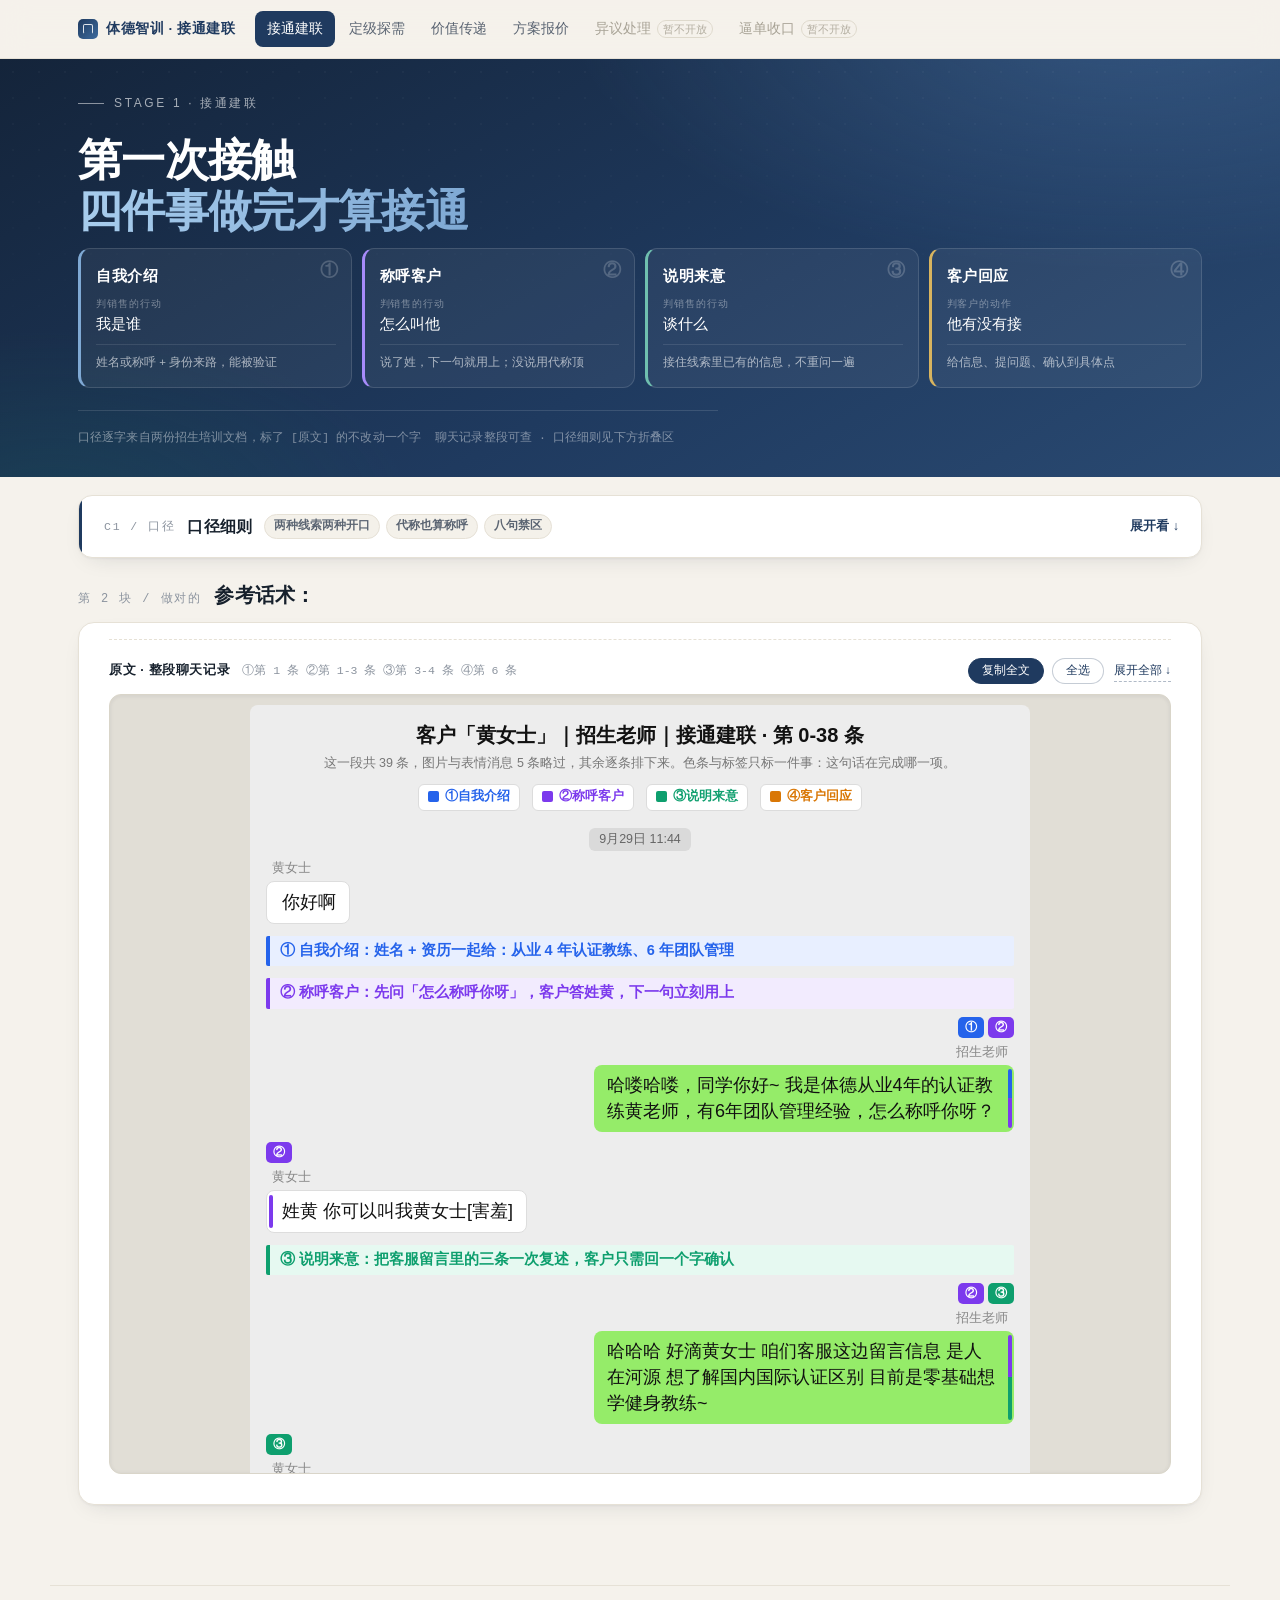
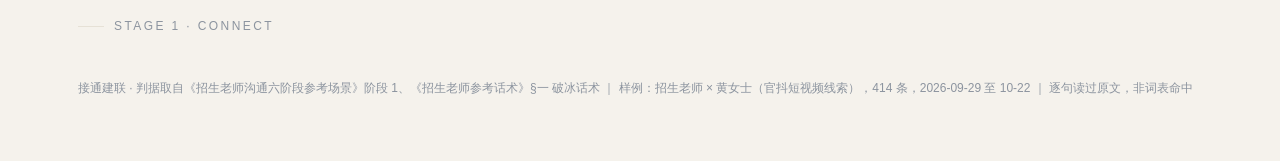
==== commit 94a568f2: "更新案例分享页面：修改价值传递/定级探需/方案报价/索引页，移除详细版与接通建联页面" ====
--- a/index.html
+++ b/index.html
@@ -3,491 +3,204 @@
 <head>
 <meta charset="UTF-8">
 <meta name="viewport" content="width=device-width, initial-scale=1">
-<title>招生谈单六阶段质检报告｜体德智训 · 子渝</title>
-<meta name="description" content="子渝 2026.09–2026.11 的 48 组客户会话、3267 条消息逐条通读：5 类问题、六阶段漏斗、4 组典型节奏、6 段可抄片段。">
+<title>接通建联｜体德智训 · 阶段 1</title>
+<meta name="description" content="接通建联教材版：四要件怎么判（自我介绍 / 称呼客户 / 说明来意 / 客户回应）+ 一组从头看到尾的原文案例，聊天记录整段标色，逐字可查。">
 <link rel="stylesheet" href="assets/style.css?v=10">
+<link rel="stylesheet" href="assets/manual.css?v=2">
+<link rel="stylesheet" href="assets/livechat.css?v=5">
+<link rel="stylesheet" href="assets/connect.css?v=5">
+<link rel="stylesheet" href="assets/kit.css?v=1">
 </head>
 <body>
 
-<!-- ══════════════════════════════════════════════════════════
-     顶部概要条 · 数据来源与依据（交付必填，check.py 第 11 项查）
-     五段固定：标题 ｜ 数据 ｜ 依据 ｜ 判别明细 ｜ 流水线
-     指向的文件夹必须真实存在，否则链接是假的
-     ══════════════════════════════════════════════════════════ -->
-<div class="prov">
-  <div class="prov-in">
-    <p><span class="seg"><b>体德招生会话质检</b>　子渝（广州 / 南京 / 长沙）</span><span class="seg"><em>数据</em>企微会话存档导出 xlsx · 4983 条 / 50 个会话 · 快照 <code>261109_0947_47985</code> <span class="nb">· 清洗后 <b>48 组 / 3267 条</b></span></span></p>
-    <p><span class="seg"><em>依据</em>《招生老师沟通六阶段参考场景》《招生老师参考话术》《判断标准.md》</span><span class="seg"><em>底稿</em><a href="00_数据来源说明.md">00_数据来源说明</a><a href="02_过程文件/">02_过程文件</a><a href="01_原始导出/">01_原始导出</a><a href="04_流水线/README_质检报告流水线.md">04_流水线</a></span></p>
-  </div>
-</div>
-
 <nav class="nav">
   <div class="nav-in">
-    <div class="nav-brand"><i></i><span>体德智训 · 对话质检</span></div>
+    <div class="nav-brand"><i></i><span>体德智训 · 接通建联</span></div>
     <div class="nav-links">
-      <a href="#overview">方法</a>
-      <a href="#problems">问题点</a>
-      <a href="#rhythm">谈单节奏</a>
-      <a href="#good">优秀片段</a>
-      <a href="#actions">落地建议</a>
+      <a href="接通建联(可用于案例分享).html" class="on">接通建联</a>
+      <a href="定级探需(可用于案例分享).html">定级探需</a>
+      <a href="价值传递(可用于案例分享).html">价值传递</a>
+      <a href="方案报价(可用于案例分享).html">方案报价</a>
+      <span class="nav-off" aria-disabled="true">异议处理<em>暂不开放</em></span>
+      <span class="nav-off" aria-disabled="true">逼单收口<em>暂不开放</em></span>
     </div>
   </div>
   <div class="nav-progress"></div>
 </nav>
 
-<header class="hero">
+<header class="hero hero-c">
   <div class="hero-in">
-    <div class="eyebrow">Sales Conversation Audit · 2026</div>
-    <h1>招生谈单<br><em>六阶段</em>质检报告</h1>
-    <p class="sub">子渝 6 周、48 位客户、3267 条消息逐条过。另有 1653 条与同事「体德智训 小小罗」的会话，不是客户，不进任何统计。这份报告不给分数，只回答三件事：客户说完他有没有接住、客户问价他给的是数字还是分类、客户走了有没有下一次。</p>
-    <div class="hero-stats">
-      <div><b>48</b><span>组客户会话</span></div>
-      <div><b>3267</b><span>条消息逐条过</span></div>
-      <div><b>5</b><span>类成立的问题</span></div>
-      <div><b>6</b><span>段正面标杆</span></div>
+    <div class="eyebrow">Stage 1 · 接通建联</div>
+    <h1>第一次接触<br><em>四件事做完才算接通</em></h1>
+    <div class="stage4">
+      <div class="st s1"><span class="stn">①</span><b>自我介绍</b>
+        <span class="stk">判销售的行动</span><p>我是谁</p>
+        <span class="stq">姓名或称呼 + 身份来路，能被验证</span></div>
+      <div class="st s2"><span class="stn">②</span><b>称呼客户</b>
+        <span class="stk">判销售的行动</span><p>怎么叫他</p>
+        <span class="stq">说了姓，下一句就用上；没说用代称顶</span></div>
+      <div class="st s3"><span class="stn">③</span><b>说明来意</b>
+        <span class="stk">判销售的行动</span><p>谈什么</p>
+        <span class="stq">接住线索里已有的信息，不重问一遍</span></div>
+      <div class="st s4"><span class="stn">④</span><b>客户回应</b>
+        <span class="stk">判客户的动作</span><p>他有没有接</p>
+        <span class="stq">给信息、提问题、确认到具体点</span></div>
     </div>
-    <div class="hero-quote">他并不缺话术，缺的是<em>在报价之前把「这对你意味着什么」说完</em>。26 组拿到了数字，只有 15 组听过「学完能干什么」。</div>
-    <div class="hero-meta"><span>数据区间 2026.09.24 – 2026.11.09</span><span>48 组客户会话</span><span>3267 条消息</span></div>
+    <div class="hero-meta"><span>口径逐字来自两份招生培训文档，标了 [原文] 的不改动一个字</span><span>聊天记录整段可查 · 口径细则见下方折叠区</span></div>
   </div>
 </header>
 
-<section class="sec" id="overview">
-<div class="sec-head rv"><div class="sec-no">PART 01 / 方法</div><h2>先说清楚：这份结论是怎么来的</h2><p class="lead">数据来自企业微信会话导出（xlsx，一条一行，含「发送人身份」列，不需要靠昵称猜谁在说话）。剔除 1653 条内部会话与 4 条项目合作会话后，剩 48 组客户对话、3267 条消息，其中客户发言 989 条（30%）、销售发言 2278 条（70%）。三个判断口径如下，每一条都能拿原文复核。</p></div>
-<div class="method rv">
-<div class="card" data-n="1"><h4>客户有没有给出信号？</h4><p>问课程、问证书、问价、说自己的情况、说出顾虑。客户不说，销售再努力也只是自说自话——全盘 3 组客户一句话没回。</p></div>
-<div class="card" data-n="2"><h4>销售回的是不是客户问的那一句？</h4><p>不看回复速度（中位 1 分钟，全盘只有 5 组出现过 24 小时以上的沉默）。看的是：客户问 A，回的是 A，还是回了一段准备过的 B。</p></div>
-<div class="card" data-n="3"><h4>有没有把话落到一个具体时间？</h4><p>定金、到校日期、下一条回复时间。没有时间的「后续再聊」不计为闭环，全盘只有 4 组真正落到了时间。</p></div>
-</div>
-<div class="revoke rv"><h4><span class="badge">撤销 2 项</span>初读时下过、逐条对完后被推翻的判断</h4><p>这两条如果不写下来，下一个人接手还会沿用错的结论。</p><ul>
-<li><b>「响应慢是主要问题」→ 不成立。</b>客户消息到销售回复的中位间隔是 <b>1 分钟</b>，48 组里只有 5 组出现过 24 小时以上的等待（最长的一组是七顿，41 小时）。慢的不是手，是报价之前的那段准备。</li>
-<li><b>「他不问需求就报价」→ 大部分不成立。</b>开场第一句几乎都是同一句分叉：「简单培训考个证，还是系统学习再考证」——48 组里 20 组问过。真正的问题是分叉完之后，客户的答案（想减脂、想自己练、想转行）没有被带进后面的讲解，产品始终是那一个。</li>
-</ul></div>
+<section class="sec" id="c-rule">
+<details class="cc-fold rv" id="ccFold">
+<summary class="cc-fold-sum">
+<span class="ccf-no">C1 / 口径</span>
+<span class="ccf-t">口径细则</span>
+<span class="ccf-chips"><b>两种线索两种开口</b><b>代称也算称呼</b><b>八句禁区</b></span>
+<span class="ccf-act"><span class="t1">展开看 ↓</span><span class="t2">收起 ↑</span></span>
+</summary>
+<div class="cc-fold-body">
+<div class="rv cc-part">
+  <h3>两种线索，两种开口</h3>
+  <p>两类线索的差别只有一处：<b>开口时「已知信息」的多少</b>。用错类型最典型的症状，
+  就是客户已经说过三遍的信息被问第四遍。</p>
+
+  <div class="cc-lead2">
+    <div class="l2"><span class="l2t">直接线索 · 陌生</span>
+      <p class="l2q">哈喽，你好！我是体德从业7年的健身教练x老师，有一线带训+健身房管理经验，国职+NASM双认证教练，怎么称呼你啊 同学？</p>
+      <p class="l2q">哈喽，你好！我是体德智训负责招生+就业指导的x老师，看到你有咨询意向，咱们主要是想了解这边的环境、课程内容、证书区别、价格、吃住安排、还是就业方面呢？我先挑你感兴趣的讲。</p>
+      <p class="l2n">自我介绍带资历 + 问称呼 + 给选项让客户挑切入点，①②③ 全靠这一句立起来。</p></div>
+    <div class="l2 l2b"><span class="l2t">私域转接 · 已聊过</span>
+      <p class="l2q">先看转接前的聊天记录。顺着用户原有意向承接沟通，不要重复问用户已经说过的信息，不从头开始打招呼问好，有前端沟通的铺垫可直入主题。</p>
+      <p class="l2n">③ 的重点变成<b>复述已知 + 确认</b>，不是问一遍。两类都要说明来意，
+      但说什么算说明来意不一样。</p></div>
+  </div>
+</div>
+
+<div class="rv cc-part">
+  <h3>客户不报名字：代称也算称呼</h3>
+  <p>② 判的是<b>「有没有给客户一个称呼」</b>，不是「有没有问到真名」。问了客户不肯说、或者回一句「随便」，
+  再追就成了盘问。这时换一个代称接着聊，② 照样成立。</p>
+
+  <ul class="cc-alias">
+    <li>同学</li><li>铁子</li><li>好兄弟</li><li>宝子</li><li>姐妹</li>
+  </ul>
+
+  <div class="cc-vs">
+    <div class="vs vs-y"><span class="vst">算</span>
+      <p>客户没给名字（或只说「随便」），销售用一个代称<b>从头叫到尾</b></p></div>
+    <div class="vs vs-n"><span class="vst">不算</span>
+      <p>客户说了「姓黄」，下一句还叫「同学」——<b>没接住客户给的信息</b></p></div>
+  </div>
+
+  <p class="cc-fine">代称只顶替<b>「客户没说」</b>这一种情况；说过了就必须用上，这是 ② 的要害。
+  全程只用同一个，一句「宝子」一句「姐妹」来回换，显得没在听；选词跟客户的年纪、语气对上即可——
+  「铁子」「好兄弟」偏熟络，「同学」「宝子」「姐妹」偏轻。<br>
+  <b>来源</b>：这一条是 2026-11-10 补充确认的团队口径，两份培训文档里没有原文，按约定执行。</p>
+</div>
+
+<div class="rv cc-part">
+  <h3>八句禁区</h3>
+  <p>文档原话：这类话术带有催促、质问感，容易给陌生客户造成压迫感，引发反感、拉黑，
+  新人尤其注意避开。开场与客户沉默唤醒，都要规避。</p>
+  <ul class="cc-ban">
+    <li>喂喂喂，还了解吗？</li>
+    <li>吱一声啊</li>
+    <li>还在吗</li>
+    <li>说句话呀</li>
+    <li>在不在？看到回一下</li>
+    <li>怎么不说话了？还考虑吗？</li>
+    <li class="b2">发 无语 / 流汗 / 狗头 等不礼貌的表情</li>
+  </ul>
+  <p class="cc-fine">原文列了 6 句 + 一类表情。判违规看的是<b>意图</b>不是原句——
+  「在吗」「哈喽？」「？？」这类追问同一件事的，都属于同一类。这一条是<b>一票否决</b>性质：
+  四要件全齐但用了禁区话术，不算做得好。</p>
+</div>
+</div>
+</details>
 </section>
 
-<section class="sec" id="problems">
-<div class="sec-head rv"><div class="sec-no">PART 02 / 问题点</div><h2>5 类问题 · 25 张截图 · 每条都能对原文</h2><p class="lead">按成立的对话组数降序。<b>每一组都给原图，不抽样</b>；同一动作重复出现、截图无信息增量的（如 P2 通稿、P4 群发文件），给一组代表图＋全组名单表。判定口径写在每张卡顶部，先看口径再看案例。<b>右侧截图在页面上只显示开头几行，点图可放大看全文</b>——每张图的顶部都从客户开口那句开始，往下依次是销售的回应和客户的反应。</p></div>
-
-<div class="dist-legend rv"><span><i class="a"></i>4 组以上的高频问题</span><span><i class="b"></i>1–3 组的个别问题</span><span style="margin-left:auto">数字为该问题成立的对话组数</span></div>
-<div class="dist rv">
-<div class="dist-row hi"><div class="nm"><b>P2</b>　同一段长文发给 22 个人</div><div class="dist-bar"><i style="width:100%"></i></div><div class="vv">22</div></div>
-<div class="dist-row hi"><div class="nm"><b>P4</b>　一份文件，10 人收到 7 人没回</div><div class="dist-bar"><i style="width:45%"></i></div><div class="vv">10</div></div>
-<div class="dist-row hi"><div class="nm"><b>P3</b>　优惠 121 次，喊贵 5 次</div><div class="dist-bar"><i style="width:27%"></i></div><div class="vv">6</div></div>
-<div class="dist-row hi"><div class="nm"><b>P1</b>　自练需求，回的是教练班</div><div class="dist-bar"><i style="width:27%"></i></div><div class="vv">6</div></div>
-<div class="dist-row hi"><div class="nm"><b>P5</b>　时间异议，回「你协调一下」</div><div class="dist-bar"><i style="width:23%"></i></div><div class="vv">5</div></div>
-</div>
-
-<div class="tbl-bar rv" style="margin-bottom:16px"><button class="fbtn on" id="toggleAll">全部展开</button><span style="font-size:12.5px;color:var(--ink3)">共 5 条，默认展开第一条</span></div>
-
-<div class="pcard open" id="card-P1">
-<div class="pcard-h"><div class="pid">P1</div><div><div class="ptitle">客户说「我自己练」，回的是「三个月教练班」</div><div class="pmeta"><span class="chip">需求错配</span><span class="chip gray">6 组 · 6 张截图</span></div></div><div class="pcount">6<s>组</s></div><div class="pcaret">▾</div></div>
-<div class="pbody">
-<div class="judge"><b>判定口径　</b>客户在报价前明确说过「自己练 / 减脂 / 不当教练 / 不需要考证」，而销售主推的仍是三个月系统班（19300 起），且全程没有把课程拆成自练需求听得懂的形式（单阶段、单证书、短期训练营）。<b>计 6 组，逐组给图</b>：睡到自然醒、W、于源、蜡笔、（杜康）问剑白玉京、李雅雯。不计入那些客户本来就说「想做教练 / 想转行」的组——产品没错，只是话没讲清。</div>
-<div class="case">
-<div><div class="case-meta"><span class="case-who">体德智训-子渝（广州南京长沙） → <b>睡到自然醒</b></span><span class="cid" title="CRM 线索 ID 165541 ｜ 落入 2026-11-02 ｜ 官抖-短视频（广州）">165541</span><span class="lvl" data-lv="C" title="意向级别 ｜ 1个月内未转化">C-意向较弱</span></div><p class="case-txt">11.2 21:10 客户把需求说了三遍：「<b>我不需要考证 也不需要教练 只想要这么一个环境 有这种套餐吗</b>」「就是只要宿舍 食堂和健身房 我自己会练」「或者需要计划表就行」，还补了一句「我练了三四年了 只是管不住嘴」。他收到的是「你说的这个是减脂营啊，我们是专业的健身教练培训呀」，然后是「套餐太贵了」→「我们的课程就是这样子的，兄弟，没法拆开来」。<b>两句之后，客户说「我不需要」「行吧 那打扰了」</b>，从开口到结束 9 分钟。</p></div>
-<div class="case-shot" data-zoom="P1 ｜ 子渝 → 睡到自然醒"><img src="assets/prob/P1.png" alt="P1" loading="lazy"></div>
-</div>
-<div class="case">
-<div><div class="case-meta"><span class="case-who">体德智训-子渝（广州南京长沙） → <b>W</b></span><span class="cid warn" title="线索表姓名记为「w 报价被删除」，与报告昵称不同，按同日落入判定为同一人 ｜ CRM 线索 ID 166193 ｜ 落入 2026-11-06 ｜ 官抖-短视频（广州）">166193</span><span class="lvl" data-lv="D" title="意向级别 ｜ 7日内未转化">D-无效线索</span></div><p class="case-txt">11.6 09:34 开场，客户答「简单的训练一下」，接着报了 185cm／160 斤、想练到 140。销售问了目标、问了有没有健身基础，都问得对；但 09:39 一句「咱们这边系统培训都是线下 3 个月的」，把话题换成了教练班。客户 09:42 只回了三个字「<b>什么价格</b>」，09:44 收到 19300 与「今天有时间可以来我们校区参观一下」。<b>此后客户再没说过一句话</b>。</p></div>
-<div class="case-shot" data-zoom="P2 ｜ 子渝 → W"><img src="assets/prob/P2.png" alt="P2" loading="lazy"></div>
-</div>
-<div class="case">
-<div><div class="case-meta"><span class="case-who">体德智训-子渝（广州南京长沙） → <b>于源</b></span><span class="cid" title="CRM 线索 ID 161984 ｜ 落入 2026-10-16 ｜ 王耀苇官抖私信-广州">161984</span><span class="lvl" data-lv="C" title="意向级别 ｜ 1个月内未转化">C-意向较弱</span></div><p class="case-txt">10.16 09:55 开场，客户第一句就是「<b>单纯健身</b>」，销售确认「只过来提升健身水平嘛」，他答「对」。10:05 的回复变成「那你可以了解一下我们线下 3 个月的系统培训」。客户 10:20 只问了「价格方面呢」，10:25 收到的是一条 438 节课的清单——三个月系统培训、考证报名费、九个月线上课、两年内免费复训、保姆式就业推荐——末了一句「价格在定金优惠完后是 19300 元」。<b>此后这一组客户 0 条消息</b>，11.2 收到训练干货文件与 tide666，仍未回。</p></div>
-<div class="case-shot" data-zoom="P1c ｜ 子渝 → 于源"><img src="assets/prob/P1c.png" alt="P1c" loading="lazy"></div>
-</div>
-<div class="case">
-<div><div class="case-meta"><span class="case-who">体德智训-子渝（广州南京长沙） → <b>蜡笔</b></span><span class="cid" title="CRM 线索 ID 164092 ｜ 落入 2026-10-27 ｜ 官抖-短视频（广州）">164092</span><span class="lvl" data-lv="B" title="意向级别 ｜ 1个月内未转化">B-意向明确</span></div><p class="case-txt">10.27 21:17 客户一句话把需求锁死：「<b>就单纯想练习自律 怎么收费</b>」，紧接着补一句「<b>不当教练模式</b>」。21:19 的回复是「那就是我们这边的三个月线下培训课程」。他没走，还问「怎么样的一个模式的」，后来自己说「我是想练薄肌，我自己减肥可以，半马拉我跑过」「这些我都会」——<b>他一直在说自己不需要被教基础，对面只有一个产品可给。</b></p></div>
-<div class="case-shot" data-zoom="P1d ｜ 子渝 → 蜡笔"><img src="assets/prob/P1d.png" alt="P1d" loading="lazy"></div>
-</div>
-<div class="case">
-<div><div class="case-meta"><span class="case-who">体德智训-子渝（广州南京长沙） → <b>（杜康）问剑白玉京</b></span><span class="cid" title="CRM 线索 ID 163231 ｜ 落入 2026-10-23 ｜ 张海威官抖私信-广州">163231</span><span class="lvl" data-lv="B" title="意向级别 ｜ 1个月内未转化">B-意向明确</span></div><p class="case-txt">10.27 17:27 客户把顺序说得不能更清楚：「<b>我主要想减肥，健身考证那是锦上添花的事</b>」。17:28 的回复是「那就报这个 19300 的课程，兄弟，考证，你后续有需要再回来我们体德考，也可以享受毕业生优惠的」。三天后 10.30 他说「我现在体重 220 想减到 170」，销售反问「只想过来减重是吧」——<b>客户又解释了一遍，产品还是那一个。</b></p></div>
-<div class="case-shot" data-zoom="P1e ｜ 子渝 → （杜康）问剑白玉京"><img src="assets/prob/P1e.png" alt="P1e" loading="lazy"></div>
-</div>
-<div class="case">
-<div><div class="case-meta"><span class="case-who">体德智训-子渝（广州南京长沙） → <b>李雅雯</b></span><span class="cid" title="CRM 线索 ID 165696 ｜ 落入 2026-11-03 ｜ 好学校-外部合作">165696</span><span class="lvl" data-lv="C" title="意向级别 ｜ 7日内未转化">C-意向较弱</span></div><p class="case-txt">11.4 09:39 客户说「<b>我主要的目的想自己健身减肥</b>」。09:54 是她自己开口问「都教什么」，随后收到的 219 字课程体系：解剖学、营养学、六大基础动作模式、体态评估、特殊人群、周期性规划——<b>没有一处落到减脂怎么排课上</b>。需求她提了两次，两次都由她先开口。</p></div>
-<div class="case-shot" data-zoom="P1f ｜ 子渝 → 李雅雯"><img src="assets/prob/P1f.png" alt="P1f" loading="lazy"></div>
-</div>
-<div class="tbl-wrap" style="margin-top:20px"><table><thead><tr><th>组</th><th>客户说了什么</th><th>销售回了什么</th><th>结果</th></tr></thead><tbody>
-<tr><td>睡到自然醒</td><td>「只要宿舍 食堂和健身房 我自己会练」</td><td>「我们是专业的健身教练培训」→「没法拆开来」</td><td class="num">9 分钟后结束</td></tr>
-<tr><td>W</td><td>185cm／160 斤，想练到 140</td><td>「系统培训都是线下 3 个月」→ 19300</td><td class="num">此后 0 条</td></tr>
-<tr><td>于源</td><td>「单纯健身」「价格方面呢」</td><td>438 节课清单 → 19300</td><td class="num">此后 0 条</td></tr>
-<tr><td>蜡笔</td><td>「就单纯想练习自律」「不当教练模式」</td><td>「那就是我们这边的三个月线下培训课程」</td><td class="num">继续问，未成交</td></tr>
-<tr><td>（杜康）问剑白玉京</td><td>「主要想减肥，考证是锦上添花」</td><td>「那就报这个 19300 的课程」</td><td class="num">另说 220→170</td></tr>
-<tr><td>李雅雯</td><td>「我主要的目的想自己健身减肥」</td><td>219 字课程体系，落点是考证</td><td class="num">「行，下午过去再聊吧」</td></tr>
-</tbody></table></div>
-<p class="tbl-note">六组全部给了截图，没有一组是抽样。判定看的是「客户说出的用途」和「销售主推的产品」是否对得上，不看语气。</p>
-</div>
-</div>
-<div class="pcard" id="card-P2">
-<div class="pcard-h"><div class="pid">P2</div><div><div class="ptitle">同一段长文，发给 22 个人</div><div class="pmeta"><span class="chip">通稿</span><span class="chip gray">4 段 · 22 组 · 4 张截图</span></div></div><div class="pcount">22<s>组</s></div><div class="pcaret">▾</div></div>
-<div class="pbody">
-<div class="judge"><b>判定口径　</b>同一段 ≥150 字的销售消息，<b>逐字相同</b>地出现在 3 组以上，计为通稿。全盘 <b>4 段</b>成立、覆盖 <b>22 组</b>：课程体系段 219 字（15 组）、ACE-IFT 段 165 字（6 组）、国职段 196 字（5 组）、NASM 段 311 字（3 组）。内容是好的——问题是一个字没改：客户说过的城市、目标、时间，一条都没被填进去。</div>
-<div class="case">
-<div><div class="case-meta"><span class="case-who">体德智训-子渝（广州南京长沙） → <b>李雅雯</b></span><span class="cid" title="CRM 线索 ID 165696 ｜ 落入 2026-11-03 ｜ 好学校-外部合作">165696</span><span class="lvl" data-lv="C" title="意向级别 ｜ 7日内未转化">C-意向较弱</span></div><p class="case-txt">11.4 09:54 客户问「都教什么」，09:55 收到的就是这 219 字：解剖学、营养学、六大基础动作模式、体态评估、特殊人群、周期性规划。两分钟前她刚说过「<b>我主要的目的想自己健身减肥</b>」，这段话里一个减脂的字都没有。她回的是「<b>行，下午过去再聊吧</b>」——不是被说服，是不想在微信上继续了。</p></div>
-<div class="case-shot" data-zoom="P3 ｜ 子渝 → 李雅雯"><img src="assets/prob/P3.png" alt="P3" loading="lazy"></div>
-</div>
-<div class="case">
-<div><div class="case-meta"><span class="case-who">体德智训-子渝（广州南京长沙） → <b>波波📣工作版</b></span><span class="cid" title="CRM 线索 ID 164166 ｜ 落入 2026-10-28 ｜ 小红书投放-广州">164166</span><span class="lvl" data-lv="B" title="意向级别 ｜ 1个月内未转化">B-意向明确</span></div><p class="case-txt">10.28 18:21 销售先发「比如 ACE 他是被称为最会沟通的国际认证」「我给你讲下他的内容」，18:22–18:23 发的是 165 字的 ACE 介绍：「ACE 它用的是 IFT 模型，重点在行为改变——比如客户办了卡不来，怎么办？」<b>逐字与另外 5 组相同</b>（R、Terry、ZMBT、江时越、长生）。当天晚上又补一段 NASM 介绍，两段连着发完，中间没有一句问客户想考哪个。</p></div>
-<div class="case-shot" data-zoom="P2b ｜ 子渝 → 波波📣工作版"><img src="assets/prob/P2b.png" alt="P2b" loading="lazy"></div>
-</div>
-<div class="case">
-<div><div class="case-meta"><span class="case-who">体德智训-子渝（广州南京长沙） → <b>七顿</b></span><span class="cid none">无 CRM ID</span></div><p class="case-txt">11.2 19:13 客户说「<b>主要我也是想自己能够安排一些计划，然后提高技能</b>」。19:14 收到的 196 字是国职的发证机构、入门级定位、适用人群——逐字与另外 4 组相同（AAA上海静安区第一纯爱、EAST WER-🍂、Terry、长生）。紧接一句「这样呀，那咱们 3 个月系统课程里就会学的到」。<b>客户说的是想自己能安排计划，回答的是考哪种证。</b></p></div>
-<div class="case-shot" data-zoom="P2c ｜ 子渝 → 七顿"><img src="assets/prob/P2c.png" alt="P2c" loading="lazy"></div>
-</div>
-<div class="case">
-<div><div class="case-meta"><span class="case-who">体德智训-子渝（广州南京长沙） → <b>江时越</b></span><span class="cid" title="CRM 线索 ID 163752 ｜ 落入 2026-10-26 ｜ 官抖-短视频（广州）">163752</span><span class="lvl" data-lv="B" title="意向级别 ｜ 1个月内未转化">B-意向明确</span></div><p class="case-txt">10.29 13:53 销售开场「兄弟上次给你介绍了 ACE 证书，还没给你介绍 NASM 证书呢，我现在给你讲解下」，紧跟一句双十一优惠，然后是 311 字的 NASM 介绍——逐字与另外 2 组相同（波波、长生）。<b>三段证书介绍（ACE 165 字、国职 196 字、NASM 311 字）是同一套话，换个名字发出去。</b></p></div>
-<div class="case-shot" data-zoom="P2d ｜ 子渝 → 江时越"><img src="assets/prob/P2d.png" alt="P2d" loading="lazy"></div>
-</div>
-<div class="tbl-wrap" style="margin-top:20px"><table><thead><tr><th>段落</th><th>字数</th><th>组数</th><th>出现在谁的窗口</th></tr></thead><tbody>
-<tr><td>课程体系段</td><td class="num">219</td><td class="num">15</td><td>B.o、C4ndyseven🐺、EAST WER-🍂、TK、W、七顿、依依、凡玉强、吕志勇、师大富、星辰Redamancy、朱启航、李雅雯、清风、豌豆公主</td></tr>
-<tr><td>ACE-IFT 段</td><td class="num">165</td><td class="num">6</td><td>R、Terry、ZMBT、江时越、波波📣工作版、长生</td></tr>
-<tr><td>国职介绍段</td><td class="num">196</td><td class="num">5</td><td>AAA上海静安区第一纯爱、EAST WER-🍂、Terry、七顿、长生</td></tr>
-<tr><td>NASM 介绍段</td><td class="num">311</td><td class="num">3</td><td>江时越、波波📣工作版、长生</td></tr>
-</tbody></table></div>
-<p class="tbl-note">口径：去掉空白后<b>逐字相同</b>、长度 ≥150 字、出现在 ≥3 组，才算一段通稿。四段合计覆盖 <b>22 组</b>（有重叠），组数不重复计。四段都给了截图，同一段文字在别人窗口里逐字相同，再截一遍没有新信息，所以每段只放一组、名单全列。</p>
-</div>
-</div>
-<div class="pcard" id="card-P3">
-<div class="pcard-h"><div class="pid">P3</div><div><div class="ptitle">优惠说了 121 次，客户说贵只有 5 次</div><div class="pmeta"><span class="chip">价格</span><span class="chip gray">6 组 · 6 张截图</span></div></div><div class="pcount">6<s>组</s></div><div class="pcaret">▾</div></div>
-<div class="pbody">
-<div class="judge"><b>判定口径　</b>销售主动提「优惠 / 减免 / 立减 / 双十一 / 推荐费 / 介绍费 / 返现 / 折扣」按<b>词频</b>计，全盘 <b>121 次</b>；客户明说「贵 / 预算 / 没钱 / 分期」只有 <b>5 次</b>，分布在 4 组（Mo、睡到自然醒、李雅雯、星辰Redamancy）。<b>优惠话说的次数是客户异议的 24 倍。</b>按组计，单组词频 ≥8 的共 <b>6 组</b>，逐组给图：李雅雯 14、波波 12、ZMBT 11、七顿 11、李二狗 10、Mo 9。<b>这 6 组里只有 2 组真的喊过贵</b>（李雅雯 1 次、Mo 2 次），另外 4 组一次都没说——优惠不是应答，是习惯。</div>
-<div class="case">
-<div><div class="case-meta"><span class="case-who">体德智训-子渝（广州南京长沙） → <b>李雅雯</b></span><span class="cid" title="CRM 线索 ID 165696 ｜ 落入 2026-11-03 ｜ 好学校-外部合作">165696</span><span class="lvl" data-lv="C" title="意向级别 ｜ 7日内未转化">C-意向较弱</span></div><p class="case-txt">两天三次改价。11.4 09:51 一次报两档：系统提升班 19300、加考新国职 21800，并说双 11「价格上还能优惠个1千元的样子」，客户 09:52 回的是「<b>这么贵的吗？我记得我之前去白云区看过，没有这么贵啊</b>」——销售没有解释这笔钱买到什么，把话题转去了「咱们白云区没有校区的呀」。11.5 11:30 换成「13号之前预订学位，除我们精英班、单考证以外，都可以优惠1200元学费」，再补一句「我还可以单独再给你1000元介绍优惠」；11.6 16:57 又列全一次：原价 23800 → 订金后 21800 → 双十一 1200 → 最终 20600，另有 800 推荐费。<b>价格从 23800 落到 20600，降了 3200，客户最后一句是「收到，谢谢」。</b>她要的只是「如果两个人一起报名，学费有没有优惠」，而那道 3500 的单考证入口，整组 90 条里一次都没打开。</p></div>
-<div class="case-shot" data-zoom="P4 ｜ 子渝 → 李雅雯"><img src="assets/prob/P4.png" alt="P4" loading="lazy"></div>
-</div>
-<div class="case">
-<div><div class="case-meta"><span class="case-who">体德智训-子渝（广州南京长沙） → <b>波波📣工作版</b></span><span class="cid" title="CRM 线索 ID 164166 ｜ 落入 2026-10-28 ｜ 小红书投放-广州">164166</span><span class="lvl" data-lv="B" title="意向级别 ｜ 1个月内未转化">B-意向明确</span></div><p class="case-txt">10.28 15:14 先说「咱们跨年班会有优惠，差不多是会优惠一千块钱」，15:40 报 24800 时再补「这个基础上优惠大概 1000 元」。10.29 18:29 客户只问了一句「<b>你看价格 最低能是多少</b>」，18:29–18:30 两句之内回「24800 元下个月的班有双十一优惠」「大概优惠 1000 的样子」。11.5 同样的课换成 23600 再报一次。<b>全组 305 条、12 次优惠，客户没有说过一次「贵」——她问的是能便宜多少，而这是销售先开的口。</b></p></div>
-<div class="case-shot" data-zoom="P3b ｜ 子渝 → 波波📣工作版"><img src="assets/prob/P3b.png" alt="P3b" loading="lazy"></div>
-</div>
-<div class="case">
-<div><div class="case-meta"><span class="case-who">体德智训-子渝（广州南京长沙） → <b>ZMBT</b></span><span class="cid none">无 CRM ID</span></div><p class="case-txt">10.13 10:08 起，优惠成了留人的绳子：先给成都校区减 1500 的名额，客户算完 800 公里路费，再压到「定金优惠后再少 1500」。真正的问题 10:21 就摆出来了——「<b>那就是我交了这个定金之后是什么时候去都可以吗？还是说有时间限制的？</b>」，回答是「12月9号那个开班才可以」。10:27 客户说「<b>我什么时候去，我也不太确定，有可能也是毕业以后或者是大三这样子</b>」，得到的仍是优惠：「广州可以预留，但是拿不到1500这么多的优惠，可以在这基础上给你拿500优惠」「这个定金优惠后的基础上，再优惠500，今年是6 7 8 9 月这个时间可以申请」。<b>他要解决的是什么时候能去，被回答的是能便宜多少。</b></p></div>
-<div class="case-shot" data-zoom="P3c ｜ 子渝 → ZMBT"><img src="assets/prob/P3c.png" alt="P3c" loading="lazy"></div>
-</div>
-<div class="case">
-<div><div class="case-meta"><span class="case-who">体德智训-子渝（广州南京长沙） → <b>七顿</b></span><span class="cid none">无 CRM ID</span></div><p class="case-txt">11.3 18:07 客户问「你这边报名截止是什么时候」，18:11 的回答是「咱们有个双十一的价格优惠嘛，尽量就是在 11 号前」「到时候可以享受千把块钱的优惠」。11.5 11:32 变成「11 月份班级在 13 号之前预订，可以减免 1200 元，同时可以叠加退伍军人或者国家二级运动减免 1000 元优惠」，符合条件可叠加减免 2200。13:19 客户回了一句「<b>还能再优惠些嘛？</b>」<b>——两天，从「千把块」到「2200」，砍价的习惯是被教出来的。</b></p></div>
-<div class="case-shot" data-zoom="P3d ｜ 子渝 → 七顿"><img src="assets/prob/P3d.png" alt="P3d" loading="lazy"></div>
-</div>
-<div class="case">
-<div><div class="case-meta"><span class="case-who">体德智训-子渝（广州南京长沙） → <b>李二狗，</b></span><span class="cid" title="CRM 线索 ID 160988 ｜ 落入 2026-10-12 ｜ 官抖-短视频（广州）">160988</span><span class="lvl" data-lv="B" title="意向级别 ｜ 1个月内未转化">B-意向明确</span></div><p class="case-txt">10.12 16:41「成都校区学费优惠名额有限的，而且时间也有截止时间哦」；10.19 10:30 又加了一条「500元订金，新国职和ACE，可以膨胀到2000元，也就是说在我给你的低价基础上还可以优惠1500元学费」。一分钟之后客户回：「<b>我得后面看了，现在暂时先不考虑，带不了宠物我肯定要后面再决定了</b>」。<b>他退出的理由从头到尾不是钱，是宠物。</b></p></div>
-<div class="case-shot" data-zoom="P3e ｜ 子渝 → 李二狗，"><img src="assets/prob/P3e.png" alt="P3e" loading="lazy"></div>
-</div>
-<div class="case">
-<div><div class="case-meta"><span class="case-who">体德智训-子渝（广州南京长沙） → <b>Mo</b></span><span class="cid" title="CRM 线索 ID 163676 ｜ 落入 2026-10-26 ｜ 小红书投放-广州">163676</span><span class="lvl" data-lv="C" title="意向级别 ｜ 1个月内未转化">C-意向较弱</span></div><p class="case-txt">11.2 10:48 客户问的是「<b>费用是 21800?</b>」「不包括考证费用吗」。回答里塞了两次优惠：「现在预定，我去给你申请，可以再给你优惠个 1000 块钱左右」，以及「我现在还可以再给你申请优惠个 1000 块钱左右」。11.5 11:39 跨年班报价落到 20600，当天 13:15 客户就退出了（原话见 P6）。<b>她一次都没说过贵，她卡在三个月太长。</b></p></div>
-<div class="case-shot" data-zoom="P3f ｜ 子渝 → Mo"><img src="assets/prob/P3f.png" alt="P3f" loading="lazy"></div>
-</div>
-<div class="tbl-wrap" style="margin-top:20px"><table><thead><tr><th>组</th><th>优惠词频</th><th>客户关于价格说的原话</th><th>说过「贵」吗</th></tr></thead><tbody>
-<tr><td>李雅雯</td><td class="num">14</td><td>「这么贵的吗」「如果两个人一起报名，学费有没有优惠」</td><td class="num">1 次</td></tr>
-<tr><td>波波📣工作版</td><td class="num">12</td><td>「你看价格 最低能是多少」</td><td class="num">没说过</td></tr>
-<tr><td>ZMBT</td><td class="num">11</td><td>「我什么时候去，我也不太确定」</td><td class="num">没说过</td></tr>
-<tr><td>七顿</td><td class="num">11</td><td>「还能再优惠些嘛？」</td><td class="num">没说过</td></tr>
-<tr><td>李二狗，</td><td class="num">10</td><td>「带不了宠物我肯定要后面再决定了」</td><td class="num">没说过</td></tr>
-<tr><td>Mo</td><td class="num">9</td><td>「价格还是太贵了」「还是贵了些」</td><td class="num">2 次</td></tr>
-</tbody></table></div>
-<p class="tbl-note">词频口径：销售消息里「优惠／减免／立减／双十一／推荐费／介绍费／返现／打折／折扣」出现的<b>词次</b>，一条里出现两次算两次。全盘 <b>121 次</b>，客户明说「贵／预算／没钱／分期」只有 <b>5 次</b>（Mo 2、睡到自然醒 1、李雅雯 1、星辰Redamancy 1）、分布在 4 组。上表六组是单组词频 ≥8 的全部组，没有遗漏。</p>
-</div>
-</div>
-<div class="pcard" id="card-P4">
-<div class="pcard-h"><div class="pid">P4</div><div><div class="ptitle">一份文件、一个密码：10 组，7 组再没回</div><div class="pmeta"><span class="chip">跟进</span><span class="chip gray">10 组 · 4 张截图</span></div></div><div class="pcount">10<s>组</s></div><div class="pcaret">▾</div></div>
-<div class="pbody">
-<div class="judge"><b>判定口径　</b>以「[文件] ＋ 密码是 tide666」作为复访动作发出，统计此后客户是否再开口。全盘 <b>10 组</b>收到这份文件，其中 <b>7 组此后再没回过一条消息</b>；11 月 2 日 14:42–17:05 这两小时内发出 <b>8 组</b>。剩下 3 组（完达山、铸山、林枫）有回复，但都是「好的」这类应答，没有一组因为这份资料往下走。</div>
-<div class="case">
-<div><div class="case-meta"><span class="case-who">体德智训-子渝（广州南京长沙） → <b>R</b></span><span class="cid" title="CRM 线索 ID 163325 ｜ 落入 2026-10-23 ｜ 官抖-短视频（广州）">163325</span><span class="lvl" data-lv="C" title="意向级别 ｜ 1个月内未转化">C-意向较弱</span></div><p class="case-txt">10.23 22:01 客户问「<b>邢台有吗</b>」，销售回「具体有没有，我现在不能准确的答复你」，客户「好吧」之后下线，一走走 10 天。11.2 16:56 这一组的复访开场其实是全场最好的一句——「兄弟，咱们上次不是给你介绍完了咱们的这个就业流程这些嘛，<b>你最近有没有去训练嘞</b>，我可以给你发一个这个训练干货的资料给你借鉴一下」。<b>然后是三秒钟之内发出去的同一份文件、同一个密码。</b>这句开场值得抄，后面那个动作不值得抄。</p></div>
-<div class="case-shot" data-zoom="P5 ｜ 子渝 → R"><img src="assets/prob/P5.png" alt="P5" loading="lazy"></div>
-</div>
-<div class="case">
-<div><div class="case-meta"><span class="case-who">体德智训-子渝（广州南京长沙） → <b>顺吗</b></span><span class="cid none">无 CRM ID</span></div><p class="case-txt">10.11 20:41 客户说「<b>暂时先不用预定，后续如果有需要的话，再来找</b>」。之后 22 天：10.29 群发双十一，11.2 16:40 一句问训练的开场「哈喽呀兄弟，最近有去健身房健身啵，练的怎么样丫」，三秒后是同一份文件、同一个密码 tide666。<b>此后再没回过一条。</b></p></div>
-<div class="case-shot" data-zoom="P4c ｜ 子渝 → 顺吗"><img src="assets/prob/P4c.png" alt="P4c" loading="lazy"></div>
-</div>
-<div class="case">
-<div><div class="case-meta"><span class="case-who">体德智训-子渝（广州南京长沙） → <b>小16</b></span><span class="cid" title="CRM 线索 ID 163383 ｜ 落入 2026-10-24 ｜ 官方快手（广州）">163383</span><span class="lvl" data-lv="C" title="意向级别 ｜ 1个月内未转化">C-意向较弱</span></div><p class="case-txt">客户 12 条里 7 条是语音，价格与证书全在图里（原表无法转文字，按规则不做推测）。10.24 之后这一组就沉默了，11.2 16:59 收到的仍是「兄弟，上次不是把咱们的价格给你讲了嘛」＋同一份文件、同一个密码。<b>此后再无回应。</b></p></div>
-<div class="case-shot" data-zoom="P4d ｜ 子渝 → 小16"><img src="assets/prob/P4d.png" alt="P4d" loading="lazy"></div>
-</div>
-<div class="case">
-<div><div class="case-meta"><span class="case-who">体德智训-子渝（广州南京长沙） → <b>于源</b></span><span class="cid" title="CRM 线索 ID 161984 ｜ 落入 2026-10-16 ｜ 王耀苇官抖私信-广州">161984</span><span class="lvl" data-lv="C" title="意向级别 ｜ 1个月内未转化">C-意向较弱</span></div><p class="case-txt">这组问过价、听过 19300、也见过 438 节课的清单。11.2 16:44 收到的还是「哈喽呀兄弟，最近有没有去健身房健身呀」＋同一份文件、同一个密码。<b>全组 5 条客户消息，最后一条停在 10.16 的「价格方面呢」。</b></p></div>
-<div class="case-shot" data-zoom="P4e ｜ 子渝 → 于源"><img src="assets/prob/P4e.png" alt="P4e" loading="lazy"></div>
-</div>
-<div class="tbl-wrap" style="margin-top:20px"><table><thead><tr><th>组</th><th>发文件时间</th><th>此后客户消息</th><th>备注</th></tr></thead><tbody>
-<tr><td>顺吗</td><td class="num">11.2 16:40</td><td class="num">0 条</td><td>10.11 说过「暂时先不用预定」</td></tr>
-<tr><td>🍁</td><td class="num">11.2 14:42</td><td class="num">0 条</td><td>首日即发，全组仅 5 条客户消息</td></tr>
-<tr><td>于源</td><td class="num">11.2 16:44</td><td class="num">0 条</td><td>10.16 问完价即沉默</td></tr>
-<tr><td>R</td><td class="num">11.2 16:56</td><td class="num">0 条</td><td>10.23 问「邢台有吗」后消失 10 天</td></tr>
-<tr><td>小16</td><td class="num">11.2 16:59</td><td class="num">0 条</td><td>价格全在图里，无法转文字</td></tr>
-<tr><td>Stay</td><td class="num">11.2 15:34</td><td class="num">0 条</td><td>此前 18 条客户消息，之后全无</td></tr>
-<tr><td>AAA上海静安区第一纯爱</td><td class="num">11.3 14:15</td><td class="num">0 条</td><td>全组仅 3 条客户消息</td></tr>
-<tr><td>林枫</td><td class="num">11.2 15:48</td><td class="num">1 条</td><td>回了一个应答</td></tr>
-<tr><td>完达山</td><td class="num">11.2 17:05</td><td class="num">7 条</td><td>仍在聊，未因资料推进</td></tr>
-<tr><td>铸山-《减脂版》</td><td class="num">10.16 13:16</td><td class="num">13 条</td><td>仍在聊，未因资料推进</td></tr>
-</tbody></table></div>
-<p class="tbl-note">口径：以「[文件] + 密码是 tide666」作为复访动作发出，统计此后客户是否再开口。<b>10 组全列，4 组给了图</b>（顺吗、小16、于源、R）——另外 6 组是同一个动作、同一个时间窗（11.2 14:42–17:05 两小时内发了 8 组），再截一遍只是重复同一张画面，所以用上表补齐。</p>
-</div>
-</div>
-<div class="pcard" id="card-P5">
-<div class="pcard-h"><div class="pid">P5</div><div><div class="ptitle">客户说「要上班」，回的是「你协调一下」</div><div class="pmeta"><span class="chip">异议</span><span class="chip gray">5 组 · 5 张截图</span></div></div><div class="pcount">5<s>组</s></div><div class="pcaret">▾</div></div>
-<div class="pbody">
-<div class="judge"><b>判定口径　</b>客户明确说出「时间太长 / 要上班 / 请不下长假」这类时间型阻碍的共 <b>5 组</b>，逐组给图：完达山、顺吗、铸山、Mo、沉没潮声。给到可用替代方案（分段学、单考、延后到具体月份）的 2 组，且都不彻底——Mo 是在客户说出「时间太长」<b>之后 10 分钟</b>才补一句「也可以分阶段学习」，铸山是「定个名额，后续有时间随时过来」。另外 3 组，客户的时间问题被跳过、被反问、或被一句「你协调一下」带过。</div>
-<div class="case">
-<div><div class="case-meta"><span class="case-who">体德智训-子渝（广州南京长沙） → <b>Mo</b></span><span class="cid" title="CRM 线索 ID 163676 ｜ 落入 2026-10-26 ｜ 小红书投放-广州">163676</span><span class="lvl" data-lv="C" title="意向级别 ｜ 1个月内未转化">C-意向较弱</span></div><p class="case-txt">11.2 客户已经到过校区（11.3 到门口，销售下楼接），11.2 15:07 她说「<b>3个月太长了</b>」。11.5 11:39 销售发出跨年优惠海报，13:15 客户回「<b>我们先不过去学习了 谢谢</b>」「时间太长了」。13:17 销售回「好的小姐姐，后续有需要可以再联系我哒」。<b>13:25 才补上那句「咱们其实也可以分阶段学习，如果觉得一次性时间太长的话哈」</b>——从她说「不过去学习了」算起，<b>10 分钟后</b>。而这个问题她 11.2 15:07 就提过一次。</p></div>
-<div class="case-shot" data-zoom="P6 ｜ 子渝 → Mo"><img src="assets/prob/P6.png" alt="P6" loading="lazy"></div>
-</div>
-<div class="case">
-<div><div class="case-meta"><span class="case-who">体德智训-子渝（广州南京长沙） → <b>沉没潮声</b></span><span class="cid" title="CRM 线索 ID 166318 ｜ 落入 2026-11-06 ｜ 小红书投放-广州">166318</span><span class="lvl" data-lv="C" title="意向级别 ｜ 7日内未转化">C-意向较弱</span></div><p class="case-txt">11.7 16:47 客户说「线下培训四天这个我要看我时间」「<b>关键要上班</b>」。销售在同一分钟回了两句，一句在答「线下四天就可以了吗」（对的，月底有一天考试），另一句是「<b>时间上兄弟你可以协调一下</b>」。四分钟后直接进入「你看下要预订个名额啵」。16:51 客户回「我考虑一下」，之后销售仍在推「你想要考的话只能先预订下个月的了，12月9号到12号，名额有限哦」「可以先预订，再协调时间，要是协调不了，可以往后延期，或者我给你退订金」。<b>时间障碍没有得到回答，得到的是订金。</b></p></div>
-<div class="case-shot" data-zoom="P7 ｜ 子渝 → 沉没潮声"><img src="assets/prob/P7.png" alt="P7" loading="lazy"></div>
-</div>
-<div class="case">
-<div><div class="case-meta"><span class="case-who">体德智训-子渝（广州南京长沙） → <b>完达山</b></span><span class="cid" title="CRM 线索 ID 159129 ｜ 落入 2026-10-01 ｜ 官抖-短视频（广州）">159129</span><span class="lvl" data-lv="C" title="意向级别 ｜ 公海打捞中">C-意向较弱</span></div><p class="case-txt">10.2 13:47 客户自己把障碍摆出来了：「<b>现在上班忙，有孩子了，练的少了，就想学习一下考个证</b>」。13:48 销售也复述了一遍：「那过来线下培训 3 个月的话，你时间上你应该是没这么多时间的嘞」，客户答「对啊，可能时间不行」。<b>两个人都确认了这个障碍存在，然后话就停在这里</b>——没有第二方案。11.2 17:51 客户再说「在公安上班，平时请不下来很长时间假期」，17:58 的回话是「好的兄弟，你有时间想来了再跟我说呗」。</p></div>
-<div class="case-shot" data-zoom="P5c ｜ 子渝 → 完达山"><img src="assets/prob/P5c.png" alt="P5c" loading="lazy"></div>
-</div>
-<div class="case">
-<div><div class="case-meta"><span class="case-who">体德智训-子渝（广州南京长沙） → <b>顺吗</b></span><span class="cid none">无 CRM ID</span></div><p class="case-txt">10.11 20:05 客户说「<b>主要是现在还在上班，先来了解一下</b>」。20:06 被反问「那你是准备什么时候来线下培训呢」。20:07 客户答「年后吧，其他的都了解了」，20:08 的回话是「可以的，兄弟，那你要不要先预定一个名额」，20:09 追加「这样，我这边可以给你提前开通我们的线上预习课，你可以先看线上课，先学，就算后面不来也没关系，我原路全额退还你的订金」。<b>时间障碍被换成了订金方案。</b></p></div>
-<div class="case-shot" data-zoom="P5d ｜ 子渝 → 顺吗"><img src="assets/prob/P5d.png" alt="P5d" loading="lazy"></div>
-</div>
-<div class="case">
-<div><div class="case-meta"><span class="case-who">体德智训-子渝（广州南京长沙） → <b>铸山-《减脂版》</b></span><span class="cid" title="CRM 线索 ID 161989 ｜ 落入 2026-10-16 ｜ 王耀苇官抖私信-广州">161989</span><span class="lvl" data-lv="C" title="意向级别 ｜ 1个月内未转化">C-意向较弱</span></div><p class="case-txt">10.16 12:02 客户说「<b>明白，但是我现在上班也不可能说一次休息半个月吧</b>」。12:03 的两条回复：「那你后续有需要再联系我嘛」「或者你可以定个名额，后续有时间随时过来，我给你提前安排好」。<b>客户问的是怎么边上班边学完，答案还是先交订金。</b></p></div>
-<div class="case-shot" data-zoom="P5e ｜ 子渝 → 铸山-《减脂版》"><img src="assets/prob/P5e.png" alt="P5e" loading="lazy"></div>
-</div>
-<div class="tbl-wrap" style="margin-top:20px"><table><thead><tr><th>组</th><th>客户原话</th><th>得到的处理</th><th>结果</th></tr></thead><tbody>
-<tr><td>Mo</td><td>「3个月太长了」×2</td><td>10 分钟后才补「也可以分阶段学习」</td><td class="num">已退出</td></tr>
-<tr><td>沉没潮声</td><td>「关键要上班」</td><td>「时间上兄弟你可以协调一下」</td><td class="num">我考虑一下</td></tr>
-<tr><td>完达山</td><td>「上班忙，有孩子」「请不下长假」</td><td>销售自己复述障碍后停住，无方案</td><td class="num">你有时间再说</td></tr>
-<tr><td>顺吗</td><td>「还在上班」「年后吧」</td><td>「要不要先预定一个名额」</td><td class="num">未回</td></tr>
-<tr><td>铸山-《减脂版》</td><td>「上班不可能休息半个月」</td><td>「定个名额，后续有时间随时过来」</td><td class="num">未回</td></tr>
-</tbody></table></div>
-<p class="tbl-note">口径：客户明确说出「时间太长 / 要上班 / 请不下长假」的共 5 组，全部给了图。给到可用替代方案（分段学、单考、延后到具体月份）的只有 2 组，且都不彻底。</p>
-</div>
-</div>
+<section class="sec" id="c-good">
+<div class="sec-head rv"><div class="sec-no">第 2 块 / 做对的</div>
+<h2>参考话术：</h2></div>
+
+<article id="c1" class="qcard cc-case rv">
+
+<figure class="mcase-shot cclive" id="live1">
+<input type="checkbox" id="sw1" class="swchk">
+<div class="shotbar"><span class="sbt">原文 · 整段聊天记录</span><span class="sbd">①第 1 条 ②第 1-3 条 ③第 3-4 条 ④第 6 条</span>
+<div class="cl-tools"><button type="button" class="lcb lcb1" data-lc="chat1">复制全文</button><button type="button" class="lcb" data-lcsel="chat1">全选</button><label class="swtoggle" for="sw1"><span class="t1">展开全部 ↓</span><span class="t2">收起 ↑</span></label>
+</div></div>
+<div class="cl-wrap"><div class="shotwin"><div class="cl-chat" id="chat1" data-cc-head="招生老师 × 黄女士｜接通建联 · 第 0-38 条（34 条原文）&#10;〔①②③④ = 自我介绍／称呼客户／说明来意／客户回应〕">
+<div class="cl-title">客户「黄女士」｜招生老师｜接通建联 · 第 0-38 条</div>
+<div class="cl-sub">这一段共 39 条，图片与表情消息 5 条略过，其余逐条排下来。色条与标签只标一件事：这句话在完成哪一项。</div>
+<div class="cl-legend"><span class="cl-lg"><i style="background:#2563EB"></i><b style="color:#2563EB">①自我介绍</b></span><span class="cl-lg"><i style="background:#7C3AED"></i><b style="color:#7C3AED">②称呼客户</b></span><span class="cl-lg"><i style="background:#0E9F6E"></i><b style="color:#0E9F6E">③说明来意</b></span><span class="cl-lg"><i style="background:#D97706"></i><b style="color:#D97706">④客户回应</b></span></div>
+<div class="cl-body">
+<div class="cl-time"><span>9月29日 11:44</span></div>
+<div class="cl-msg c" data-who="黄女士" data-k="" data-i="1"><div class="cl-nm">黄女士</div><div class="cl-bub"><i class="cl-bar" style="background:transparent"></i><span class="cl-txt">你好啊</span></div></div>
+<div class="cl-band" style="background:#E8EFFF;border-left-color:#2563EB;color:#2563EB">① 自我介绍：姓名 + 资历一起给：从业 4 年认证教练、6 年团队管理</div>
+<div class="cl-band" style="background:#F2EBFE;border-left-color:#7C3AED;color:#7C3AED">② 称呼客户：先问「怎么称呼你呀」，客户答姓黄，下一句立刻用上</div>
+<div class="cl-msg s" data-who="招生老师" data-k="12" data-i="4"><div class="cl-chips"><span class="cl-chip" style="background:#2563EB">①</span><span class="cl-chip" style="background:#7C3AED">②</span></div><div class="cl-nm">招生老师</div><div class="cl-bub"><i class="cl-bar" style="background:linear-gradient(#2563EB 0 50%,#7C3AED 50% 100%)"></i><span class="cl-txt">哈喽哈喽，同学你好~ 我是体德从业4年的认证教练黄老师，有6年团队管理经验，怎么称呼你呀？</span></div></div>
+<div class="cl-msg c" data-who="黄女士" data-k="2" data-i="5"><div class="cl-chips"><span class="cl-chip" style="background:#7C3AED">②</span></div><div class="cl-nm">黄女士</div><div class="cl-bub"><i class="cl-bar" style="background:#7C3AED"></i><span class="cl-txt">姓黄 你可以叫我黄女士[害羞]</span></div></div>
+<div class="cl-band" style="background:#E6F9F1;border-left-color:#0E9F6E;color:#0E9F6E">③ 说明来意：把客服留言里的三条一次复述，客户只需回一个字确认</div>
+<div class="cl-msg s" data-who="招生老师" data-k="23" data-i="7"><div class="cl-chips"><span class="cl-chip" style="background:#7C3AED">②</span><span class="cl-chip" style="background:#0E9F6E">③</span></div><div class="cl-nm">招生老师</div><div class="cl-bub"><i class="cl-bar" style="background:linear-gradient(#7C3AED 0 50%,#0E9F6E 50% 100%)"></i><span class="cl-txt">哈哈哈 好滴黄女士 咱们客服这边留言信息 是人在河源 想了解国内国际认证区别 目前是零基础想学健身教练~</span></div></div>
+<div class="cl-msg c" data-who="黄女士" data-k="3" data-i="8"><div class="cl-chips"><span class="cl-chip" style="background:#0E9F6E">③</span></div><div class="cl-nm">黄女士</div><div class="cl-bub"><i class="cl-bar" style="background:#0E9F6E"></i><span class="cl-txt">是的呢</span></div></div>
+<div class="cl-msg s" data-who="招生老师" data-k="" data-i="9"><div class="cl-nm">招生老师</div><div class="cl-bub"><i class="cl-bar" style="background:transparent"></i><span class="cl-txt">可以呢 你平时有健身的习惯不？健身多久啦~</span></div></div>
+<div class="cl-band" style="background:#FFF4DF;border-left-color:#D97706;color:#D97706">④ 客户回应：不是「嗯哦」，是确认完自己抛出问题</div>
+<div class="cl-msg c" data-who="黄女士" data-k="4" data-i="11"><div class="cl-chips"><span class="cl-chip" style="background:#D97706">④</span></div><div class="cl-nm">黄女士</div><div class="cl-bub"><i class="cl-bar" style="background:#D97706"></i><span class="cl-txt">你们从零基础到拿证需要多久</span></div></div>
+<div class="cl-msg s" data-who="招生老师" data-k="" data-i="12"><div class="cl-nm">招生老师</div><div class="cl-bub"><i class="cl-bar" style="background:transparent"></i><span class="cl-txt">还是说完全没去过健身房</span></div></div>
+<div class="cl-msg c" data-who="黄女士" data-k="" data-i="13"><div class="cl-nm">黄女士</div><div class="cl-bub"><i class="cl-bar" style="background:transparent"></i><span class="cl-txt">之前健身过一两年</span></div></div>
+<div class="cl-msg c" data-who="黄女士" data-k="" data-i="14"><div class="cl-bub"><i class="cl-bar" style="background:transparent"></i><span class="cl-txt">最近这一年没去了</span></div></div>
+<div class="cl-msg s" data-who="招生老师" data-k="" data-i="15"><div class="cl-nm">招生老师</div><div class="cl-bub"><i class="cl-bar" style="background:transparent"></i><span class="cl-txt">（引“你们从零基础到拿证需要多久”）零基础的教练班课程 学习+考证 3个月全日制脱产哦~</span></div></div>
+<div class="cl-msg s" data-who="招生老师" data-k="" data-i="16"><div class="cl-bub"><i class="cl-bar" style="background:transparent"></i><span class="cl-txt">（引“之前健身过一两年”）原来 之前是找教练带你练嘛</span></div></div>
+<div class="cl-msg s" data-who="招生老师" data-k="" data-i="17"><div class="cl-bub"><i class="cl-bar" style="background:transparent"></i><span class="cl-txt">那也不算是0基础 只是可能之前练了一段时间 空了一段 有点陌生</span></div></div>
+<div class="cl-msg c" data-who="黄女士" data-k="" data-i="18"><div class="cl-nm">黄女士</div><div class="cl-bub"><i class="cl-bar" style="background:transparent"></i><span class="cl-txt">对的</span></div></div>
+<div class="cl-msg c" data-who="黄女士" data-k="" data-i="19"><div class="cl-bub"><i class="cl-bar" style="background:transparent"></i><span class="cl-txt">但是感觉动作还是有些不标准</span></div></div>
+<div class="cl-msg s" data-who="招生老师" data-k="" data-i="20"><div class="cl-nm">招生老师</div><div class="cl-bub"><i class="cl-bar" style="background:transparent"></i><span class="cl-txt">那跟很多姐妹一样 就是脱离教练 可能就不太知道怎么练了</span></div></div>
+<div class="cl-msg c" data-who="黄女士" data-k="" data-i="21"><div class="cl-nm">黄女士</div><div class="cl-bub"><i class="cl-bar" style="background:transparent"></i><span class="cl-txt">太久没练陌生了</span></div></div>
+<div class="cl-msg s" data-who="招生老师" data-k="" data-i="22"><div class="cl-nm">招生老师</div><div class="cl-bub"><i class="cl-bar" style="background:transparent"></i><span class="cl-txt">私教的话 更多是带练 就不会讲太多原理 更多是直接指定让你练什么就练什么</span></div></div>
+<div class="cl-msg s" data-who="招生老师" data-k="" data-i="23"><div class="cl-bub"><i class="cl-bar" style="background:transparent"></i><span class="cl-txt">在学校呢 就是教你原理 让你知道为什么你要练这个 这个动作对应什么肌肉群 有什么效果 让你自己可以给自己制定计划</span></div></div>
+<div class="cl-msg c" data-who="黄女士" data-k="" data-i="24"><div class="cl-nm">黄女士</div><div class="cl-bub"><i class="cl-bar" style="background:transparent"></i><span class="cl-txt">可以把整个流程和学习内容 价格发来看看吗</span></div></div>
+<div class="cl-msg s" data-who="招生老师" data-k="" data-i="25"><div class="cl-nm">招生老师</div><div class="cl-bub"><i class="cl-bar" style="background:transparent"></i><span class="cl-txt">阔以滴</span></div></div>
+<div class="cl-msg c" data-who="黄女士" data-k="" data-i="26"><div class="cl-nm">黄女士</div><div class="cl-bub"><i class="cl-bar" style="background:transparent"></i><span class="cl-txt">对的</span></div></div>
+<div class="cl-msg s" data-who="招生老师" data-k="" data-i="27"><div class="cl-nm">招生老师</div><div class="cl-bub"><i class="cl-bar" style="background:transparent"></i><span class="cl-txt">在学校学习 是3 个月线下全日制集中学习，半天理论、半天实操，分四个阶段循序渐进上课，每个阶段都会进行理论和实操的考试。平时周一到周五上课，每天七节课。周末双休，可以休息，也可以自主加练 课程安排是每天早上8点开始上课，晚上6点后是自由训练时间~</span></div></div>
+<div class="cl-msg s" data-who="招生老师" data-k="" data-i="28"><div class="cl-bub"><i class="cl-bar" style="background:transparent"></i><span class="cl-txt">（引“大学生暑假在李维刚创办的体德智训学习，我这一天都…”）这些是过来学习的同学做的记录 可以看看 每天基本就是在吃住练 沉浸式学校学习 ~</span></div></div>
+<div class="cl-msg s" data-who="招生老师" data-k="" data-i="29"><div class="cl-bub"><i class="cl-bar" style="background:transparent"></i><span class="cl-txt">内容比较多 你看完跟我说哈~</span></div></div>
+<div class="cl-msg c" data-who="黄女士" data-k="" data-i="30"><div class="cl-nm">黄女士</div><div class="cl-bub"><i class="cl-bar" style="background:transparent"></i><span class="cl-txt">好嘞</span></div></div>
+<div class="cl-msg s" data-who="招生老师" data-k="" data-i="31"><div class="cl-nm">招生老师</div><div class="cl-bub"><i class="cl-bar" style="background:transparent"></i><span class="cl-txt">哈哈哈你今天应该上班吧</span></div></div>
+<div class="cl-msg c" data-who="黄女士" data-k="" data-i="32"><div class="cl-nm">黄女士</div><div class="cl-bub"><i class="cl-bar" style="background:transparent"></i><span class="cl-txt">没有上班有点闲所以想找点事做[偷笑]</span></div></div>
+<div class="cl-msg s" data-who="招生老师" data-k="" data-i="33"><div class="cl-nm">招生老师</div><div class="cl-bub"><i class="cl-bar" style="background:transparent"></i><span class="cl-txt">嘶 那你也是赶上好时候了 哈哈哈</span></div></div>
+<div class="cl-msg c" data-who="黄女士" data-k="" data-i="34"><div class="cl-nm">黄女士</div><div class="cl-bub"><i class="cl-bar" style="background:transparent"></i><span class="cl-txt">我看完微你</span></div></div>
+<div class="cl-msg s" data-who="招生老师" data-k="" data-i="35"><div class="cl-nm">招生老师</div><div class="cl-bub"><i class="cl-bar" style="background:transparent"></i><span class="cl-txt">马上国庆放7天</span></div></div>
+<div class="cl-msg s" data-who="招生老师" data-k="" data-i="36"><div class="cl-bub"><i class="cl-bar" style="background:transparent"></i><span class="cl-txt">好嘞 你先看</span></div></div>
+<div class="cl-msg c" data-who="黄女士" data-k="" data-i="37"><div class="cl-nm">黄女士</div><div class="cl-bub"><i class="cl-bar" style="background:transparent"></i><span class="cl-txt">好的 价格和学习内容呢？发来看看</span></div></div>
+<div class="cl-msg s" data-who="招生老师" data-k="" data-i="38"><div class="cl-nm">招生老师</div><div class="cl-bub"><i class="cl-bar" style="background:transparent"></i><span class="cl-txt">这些是课程内容 你先看下哦~ 费用主要是跟你考取不同证书会有一些区别 另外我了解下 咱们是哪一年的嘞？因为考证和入学都会有年龄的要求~</span></div></div>
+</div>
+<div class="cl-note">【结论】四要件在开场 6 句内全部成立：第 1 句自我介绍 + 问称呼，第 3 句用上客户给的姓、同时把留言三条复述确认，第 6 句客户自己抛问题——建联结束，需求沟通开始。</div>
+</div></div></div>
+</figure>
+</article>
 
 </section>
 
-<section class="sec" id="rhythm">
-<div class="sec-head rv"><div class="sec-no">PART 03 / 谈单节奏</div><h2>六个阶段，48 组逐组定位：卡在哪、卡多久、有没有抢跑</h2><p class="lead">六个阶段按「销售做到了哪一步」计，每一阶段独立达成、不互为前提——所以你会看到 S4 比 S3 宽，那不是画错，那正是这份报告最想说的一件事。</p></div>
-
-<div class="stages rv">
-<div class="stage"><div class="stage-in"><div class="stage-no">S1</div><div class="stage-nm">接通建联</div><div class="stage-n">45<s>/48 组</s></div><div class="stage-drop">−3 组</div><div class="stage-desc">客户发过一条非表情的实质消息</div></div></div>
-<div class="stage"><div class="stage-in"><div class="stage-no">S2</div><div class="stage-nm">定级探需</div><div class="stage-n">23<s>/48 组</s></div><div class="stage-drop">−22 组</div><div class="stage-desc">客户说出 ≥2 项自身情况（城市／职业／基础／目标／年龄）</div></div></div>
-<div class="stage"><div class="stage-in"><div class="stage-no">S3</div><div class="stage-nm">价值传递</div><div class="stage-n">15<s>/48 组</s></div><div class="stage-drop">−8 组</div><div class="stage-desc">讲清课程形态，并讲清出口（就业／收入／证书去向）</div></div></div>
-<div class="stage"><div class="stage-in"><div class="stage-no">S4</div><div class="stage-nm">方案报价</div><div class="stage-n">26<s>/48 组</s></div><div class="stage-drop">＋11 组</div><div class="stage-desc">报出一个具体金额（不比 S3 少，因为可以跳过 S3 直接报）</div></div></div>
-<div class="stage"><div class="stage-in"><div class="stage-no">S5</div><div class="stage-nm">异议处理</div><div class="stage-n">6<s>/48 组</s></div><div class="stage-drop">−20 组</div><div class="stage-desc">客户提出顾虑后，给到 ≥2 项回应（共情／拆解／替代产品／可核对证据）</div></div></div>
-<div class="stage"><div class="stage-in"><div class="stage-no">S6</div><div class="stage-nm">逼单收口</div><div class="stage-n">4<s>/48 组</s></div><div class="stage-drop">−2 组</div><div class="stage-desc">落到定金、付款、到校的具体动作</div></div></div>
-</div>
-
-<div class="funnel rv"><h3>达成漏斗：每一步有多少组真正做到</h3><p class="hint">口径为该阶段的独立达成组数，不互为前提。最右列为相对上一阶段的增减。</p>
-<div class="fn-row"><div class="fn-lbl"><b>S1</b>　接通建联</div><div class="fn-track"><div class="fn-fill" style="width:94%">45</div></div><div class="fn-drop zero">0</div></div>
-<div class="fn-row"><div class="fn-lbl"><b>S2</b>　定级探需</div><div class="fn-track"><div class="fn-fill" style="width:48%">23</div></div><div class="fn-drop">−22</div></div>
-<div class="fn-row"><div class="fn-lbl"><b>S3</b>　价值传递</div><div class="fn-track"><div class="fn-fill" style="width:31%">15</div></div><div class="fn-drop">−8</div></div>
-<div class="fn-row"><div class="fn-lbl"><b>S4</b>　方案报价</div><div class="fn-track"><div class="fn-fill" style="width:54%">26</div></div><div class="fn-drop">＋11</div></div>
-<div class="fn-row"><div class="fn-lbl"><b>S5</b>　异议处理</div><div class="fn-track"><div class="fn-fill" style="width:13%">6</div></div><div class="fn-drop">−20</div></div>
-<div class="fn-row last"><div class="fn-lbl"><b>S6</b>　逼单收口</div><div class="fn-track"><div class="fn-fill" style="width:8%">4</div></div><div class="fn-drop">−2</div></div>
-<p class="note">整份报告最该记住的一行：<b>S3 → S4 是唯一一次上涨</b>。26 组拿到了价格，只有 15 组听过「学完能干什么」。报价可以跳过价值，这就是后面所有断点的来源。</p></div>
-
-<div class="concl rv">
-<div class="card"><div class="tag">结论 01</div><h3>报价跑在了价值<em>前面</em></h3><p>26 组报出过具体金额，其中 16 组在报价前没有讲清出口。</p><div class="split"><div><b>10</b><span>讲清出口后才报价</span></div><div><b>16</b><span>没讲出口就报了价</span></div></div><ul class="list"><li><b>最典型的一组</b>：于源 —— 客户说「单纯健身」，销售 10:25 一次性列出 438 节课、九个月线上、两年复训、保姆式就业，最后一句「价格在定金优惠完后是19300元」。客户此后再没开口。</li><li><b>代价是什么</b>：客户只拿到一个数字，唯一能问的只剩「能不能便宜」。全盘 121 次优惠话，全部发生在这条路上。</li></ul></div>
-<div class="card"><div class="tag">结论 02</div><h3>最大断点在<em>开口之后</em>：22 组客户没交出自己</h3><div class="big">22<s>组 / 45 组有回应</s></div><p>客户没有说出 ≥2 项自己的情况——城市、职业、基础、目标、年龄。这 22 组里，销售对每一个人讲的是同一套课程。</p><ul class="list"><li>客户平均一条消息 <b>9.4 字</b>，销售平均 <b>28.9 字</b>，比例 1 : 3。</li><li>对比很直接：交出 ≥2 项的 23 组里，15 组走到了报价；没交底的 25 组里只有 11 组。<b>问得越多，走得越远。</b></li></ul></div>
-<div class="card"><div class="tag">结论 03</div><h3>只有 4 组把话落到了<em>一个具体时间</em></h3><div class="big">4<s>组 / 48 组</s></div><p>七顿交定金并定下 11.9 到校、长生当月付款、Mo 到校参观、李雅雯 11.6 到校。前两组成了，后两组没成。</p><ul class="list"><li><b>Mo</b>：到校第 3 天以「时间太长」退出，替代方案在他告别后才出现。</li><li><b>李雅雯</b>：14:41 到校，16:57 收到 20600，此后只收到资料和「明天去看赛普」，没有下一个时间点。</li></ul></div>
-</div>
-
-<div class="sec-head rv" style="margin:8px 0 18px"><h2 style="font-size:22px">48 组逐组节奏明细</h2><p class="lead">「到哪一步」取该组达到的最高阶段（口径同上方六阶段）；「停留」为首次开口到最后一条消息的天数；「首次报价」为该组第一次出现具体金额的时间；「沉默后追」为客户最后一条消息之后、销售仍单向发出的条数。</p></div>
-<div class="tbl-bar rv">
-<button class="fbtn on" data-f="all">全部 48</button>
-<button class="fbtn" data-f="S6">S6 收口</button>
-<button class="fbtn" data-f="S5">S5 异议</button>
-<button class="fbtn" data-f="S4">S4 报价</button>
-<button class="fbtn" data-f="S3">S3 价值</button>
-<button class="fbtn" data-f="S2">S2 探需</button>
-<input id="tblSearch" type="search" placeholder="搜索客户 / 销售 / 特征">
-</div>
-<div class="tbl-wrap rv"><table id="stageTable">
-<thead><tr><th style="width:16%">客户</th><th style="width:8%">到哪一步</th><th style="width:9%">停留</th><th style="width:13%">首次报价</th><th>节奏特征</th><th style="width:9%">沉默后追</th></tr></thead>
-<tbody>
-<tr data-top="S6"><td class="cust">七顿<small>子渝</small></td><td><span class="stg s6">逼单收口</span></td><td class="num">4&nbsp;天</td><td class="num">11月5日 16:44</td><td class="tag">客户主动问「加一起大概多少」，一次算到 28700，当天交定金</td><td class="num">1 条</td></tr>
-<tr data-top="S6"><td class="cust">长生<small>子渝</small></td><td><span class="stg s6">逼单收口</span></td><td class="num">26&nbsp;天</td><td class="num">10月10日 18:29</td><td class="tag">付款在先；26 天后主动跟进考试成绩</td><td class="num">—</td></tr>
-<tr data-top="S6"><td class="cust">Mo<small>子渝</small></td><td><span class="stg s6">逼单收口</span></td><td class="num">10&nbsp;天</td><td class="num">10月26日 13:24</td><td class="tag">到校参观过；11.5 以「时间太长」退出</td><td class="num">2 条</td></tr>
-<tr data-top="S6"><td class="cust">李雅雯<small>子渝</small></td><td><span class="stg s6">逼单收口</span></td><td class="num">4&nbsp;天</td><td class="num">11月4日 09:51</td><td class="tag"><b>报价抢跑</b>｜11.6 到校，当晚报 20600，之后只发资料</td><td class="num">3 条</td></tr>
-<tr data-top="S5"><td class="cust">波波📣工作版<small>子渝</small></td><td><span class="stg s5">异议处理</span></td><td class="num">11&nbsp;天</td><td class="num">10月28日 13:57</td><td class="tag">两档价一次给全，卡在「年前学不完」</td><td class="num">7 条</td></tr>
-<tr data-top="S5"><td class="cust">EAST WER-🍂<small>子渝</small></td><td><span class="stg s5">异议处理</span></td><td class="num">当天</td><td class="num">11月3日 13:24</td><td class="tag">一天聊完，定金口头答应未付</td><td class="num">1 条</td></tr>
-<tr data-top="S5"><td class="cust">李二狗，<small>子渝</small></td><td><span class="stg s5">异议处理</span></td><td class="num">21&nbsp;天</td><td class="num">10月12日 14:19</td><td class="tag">带不了宠物；销售改推成都校区</td><td class="num">5 条</td></tr>
-<tr data-top="S5"><td class="cust">顺吗<small>子渝</small></td><td><span class="stg s5">异议处理</span></td><td class="num">21&nbsp;天</td><td class="num">10月11日 19:52</td><td class="tag">「年后吧」；定金可退＋预习课，仍未预定</td><td class="num">7 条</td></tr>
-<tr data-top="S5"><td class="cust">（杜康）问剑白玉京<small>子渝</small></td><td><span class="stg s5">异议处理</span></td><td class="num">10&nbsp;天</td><td class="num">10月27日 17:25</td><td class="tag"><b>报价抢跑</b>｜病假 4 天后才回；客户第二次问同一句</td><td class="num">7 条</td></tr>
-<tr data-top="S4"><td class="cust">完达山<small>子渝</small></td><td><span class="stg s4">方案报价</span></td><td class="num">31&nbsp;天</td><td class="num">10月2日 13:43</td><td class="tag">公安上班请不下长假，31 天只聊了 4 次</td><td class="num">1 条</td></tr>
-<tr data-top="S4"><td class="cust">R<small>子渝</small></td><td><span class="stg s4">方案报价</span></td><td class="num">9&nbsp;天</td><td class="num">10月23日 21:57</td><td class="tag">「邢台有吗」三天后才给答案，客户已下线</td><td class="num">18 条</td></tr>
-<tr data-top="S4"><td class="cust">铸山-《减脂版》<small>子渝</small></td><td><span class="stg s4">方案报价</span></td><td class="num">17&nbsp;天</td><td class="num">10月16日 11:39</td><td class="tag"><b>报价抢跑</b>｜只问价；「上班不可能休半个月」</td><td class="num">1 条</td></tr>
-<tr data-top="S4"><td class="cust">穿越鳌太线<small>子渝</small></td><td><span class="stg s4">方案报价</span></td><td class="num">19&nbsp;天</td><td class="num">10月13日 22:53</td><td class="tag">一条「我先看看」之后，收到 55 条单向消息</td><td class="num">55 条</td></tr>
-<tr data-top="S4"><td class="cust">TK<small>子渝</small></td><td><span class="stg s4">方案报价</span></td><td class="num">1&nbsp;天</td><td class="num">11月6日 13:32</td><td class="tag">证书和就业都讲到，只回「考虑一下」</td><td class="num">3 条</td></tr>
-<tr data-top="S4"><td class="cust">To<small>子渝</small></td><td><span class="stg s4">方案报价</span></td><td class="num">3&nbsp;天</td><td class="num">10月29日 17:16</td><td class="tag">报了 3500，客户「我考虑下」</td><td class="num">3 条</td></tr>
-<tr data-top="S4"><td class="cust">吕志勇<small>子渝</small></td><td><span class="stg s4">方案报价</span></td><td class="num">当天</td><td class="num">11月4日 20:37</td><td class="tag">报 21800，约到校没定时间</td><td class="num">2 条</td></tr>
-<tr data-top="S4"><td class="cust">蜡笔<small>子渝</small></td><td><span class="stg s4">方案报价</span></td><td class="num">5&nbsp;天</td><td class="num">10月27日 21:22</td><td class="tag"><b>报价抢跑</b>｜「不当教练模式」，仍推三个月班</td><td class="num">10 条</td></tr>
-<tr data-top="S4"><td class="cust">小16<small>子渝</small></td><td><span class="stg s4">方案报价</span></td><td class="num">9&nbsp;天</td><td class="num">10月24日 17:53</td><td class="tag">12 条里 7 条语音，内容无法还原</td><td class="num">17 条</td></tr>
-<tr data-top="S4"><td class="cust">沉没潮声<small>子渝</small></td><td><span class="stg s4">方案报价</span></td><td class="num">当天</td><td class="num">11月7日 16:38</td><td class="tag"><b>报价抢跑</b>｜「关键要上班」被跳过，直接进预订名额</td><td class="num">5 条</td></tr>
-<tr data-top="S4"><td class="cust">Stay<small>子渝</small></td><td><span class="stg s4">方案报价</span></td><td class="num">4&nbsp;天</td><td class="num">10月28日 19:27</td><td class="tag">只想先看价格，报价后收到表格</td><td class="num">5 条</td></tr>
-<tr data-top="S4"><td class="cust">Terry<small>子渝</small></td><td><span class="stg s4">方案报价</span></td><td class="num">当天</td><td class="num">11月8日 14:01</td><td class="tag">四个证讲完才报 3500，次日追问 NASM</td><td class="num">—</td></tr>
-<tr data-top="S4"><td class="cust">依依<small>子渝</small></td><td><span class="stg s4">方案报价</span></td><td class="num">当天</td><td class="num">11月4日 23:28</td><td class="tag">给孩子问，17 岁高中生，只问了费用</td><td class="num">3 条</td></tr>
-<tr data-top="S4"><td class="cust">AAA上海静安区第一纯爱<small>子渝</small></td><td><span class="stg s4">方案报价</span></td><td class="num">2&nbsp;天</td><td class="num">11月1日 13:46</td><td class="tag">要四期课程内容，看完「考虑一下」</td><td class="num">12 条</td></tr>
-<tr data-top="S4"><td class="cust">NHK<small>子渝</small></td><td><span class="stg s4">方案报价</span></td><td class="num">10&nbsp;天</td><td class="num">—</td><td class="tag">问价 5 次，文字里一个数字都没有，只收到一张底价表图</td><td class="num">9 条</td></tr>
-<tr data-top="S4"><td class="cust">于源<small>子渝</small></td><td><span class="stg s4">方案报价</span></td><td class="num">17&nbsp;天</td><td class="num">10月16日 10:25</td><td class="tag"><b>报价抢跑</b>｜「单纯健身」收到 19300，此后再没开口</td><td class="num">9 条</td></tr>
-<tr data-top="S4"><td class="cust">W<small>子渝</small></td><td><span class="stg s4">方案报价</span></td><td class="num">2&nbsp;天</td><td class="num">11月6日 09:44</td><td class="tag"><b>报价抢跑</b>｜160 斤减到 140，收到 19300 后消失</td><td class="num">7 条</td></tr>
-<tr data-top="S4"><td class="cust">壹品健身_阿豪<small>子渝</small></td><td><span class="stg s4">方案报价</span></td><td class="num">当天</td><td class="num">11月8日 18:51</td><td class="tag">只问「报名费 21800？」，单考没提</td><td class="num">2 条</td></tr>
-<tr data-top="S3"><td class="cust">ZMBT<small>子渝</small></td><td><span class="stg s3">价值传递</span></td><td class="num">31&nbsp;天</td><td class="num">—</td><td class="tag">31 天里追问增肌碳水，没走到价格</td><td class="num">1 条</td></tr>
-<tr data-top="S3"><td class="cust">江时越<small>子渝</small></td><td><span class="stg s3">价值传递</span></td><td class="num">6&nbsp;天</td><td class="num">—</td><td class="tag">NASM 讲完，没给一个品牌名</td><td class="num">7 条</td></tr>
-<tr data-top="S3"><td class="cust">C4ndyseven🐺<small>子渝</small></td><td><span class="stg s3">价值传递</span></td><td class="num">当天</td><td class="num">—</td><td class="tag">只聊证书，没到就业</td><td class="num">1 条</td></tr>
-<tr data-top="S3"><td class="cust">Zz<small>子渝</small></td><td><span class="stg s3">价值传递</span></td><td class="num">2&nbsp;天</td><td class="num">—</td><td class="tag">问了三次费用，全程没出现一个数字</td><td class="num">16 条</td></tr>
-<tr data-top="S3"><td class="cust">睡到自然醒<small>子渝</small></td><td><span class="stg s3">价值传递</span></td><td class="num">当天</td><td class="num">—</td><td class="tag"><b>报价抢跑</b>｜只要宿舍食堂健身房，被回「没法拆开」</td><td class="num">1 条</td></tr>
-<tr data-top="S3"><td class="cust">Laymanོ་<small>子渝</small></td><td><span class="stg s3">价值传递</span></td><td class="num">2&nbsp;天</td><td class="num">—</td><td class="tag">想练到 130 斤、体脂 15，停在了解阶段</td><td class="num">9 条</td></tr>
-<tr data-top="S3"><td class="cust">朱启航<small>子渝</small></td><td><span class="stg s3">价值传递</span></td><td class="num">当天</td><td class="num">—</td><td class="tag">两次问收费，收到的是「预算会拉高好多」</td><td class="num">3 条</td></tr>
-<tr data-top="S2"><td class="cust">星辰Redamancy<small>子渝</small></td><td><span class="stg s2">定级探需</span></td><td class="num">当天</td><td class="num">—</td><td class="tag">「学费有点贵」，回答的是证书与课程的区别</td><td class="num">—</td></tr>
-<tr data-top="S2"><td class="cust">Rift.<small>子渝</small></td><td><span class="stg s2">定级探需</span></td><td class="num">11&nbsp;天</td><td class="num">—</td><td class="tag">「你就说下价格吧」，报完没回</td><td class="num">9 条</td></tr>
-<tr data-top="S1"><td class="cust">人土土.<small>子渝</small></td><td><span class="stg s0">接通建联</span></td><td class="num">14&nbsp;天</td><td class="num">—</td><td class="tag">收到 5 个小程序，只回「好的」</td><td class="num">21 条</td></tr>
-<tr data-top="S1"><td class="cust">豌豆公主<small>子渝</small></td><td><span class="stg s0">接通建联</span></td><td class="num">当天</td><td class="num">—</td><td class="tag">交了年龄和训练情况，之后没再问</td><td class="num">12 条</td></tr>
-<tr data-top="S1"><td class="cust">🍁<small>子渝</small></td><td><span class="stg s0">接通建联</span></td><td class="num">20&nbsp;天</td><td class="num">—</td><td class="tag">6 天里只有「对」「上班」「平常健身」</td><td class="num">11 条</td></tr>
-<tr data-top="S1"><td class="cust">DD<small>子渝</small></td><td><span class="stg s0">接通建联</span></td><td class="num">44&nbsp;天</td><td class="num">—</td><td class="tag">整段在问朋友圈发布上限</td><td class="num">1 条</td></tr>
-<tr data-top="S1"><td class="cust">凡玉强15224705173<small>子渝</small></td><td><span class="stg s0">接通建联</span></td><td class="num">1&nbsp;天</td><td class="num">—</td><td class="tag">只问收费和住宿，没聊课程</td><td class="num">4 条</td></tr>
-<tr data-top="S1"><td class="cust">ღ小昀ꦼ<small>子渝</small></td><td><span class="stg s0">接通建联</span></td><td class="num">12&nbsp;天</td><td class="num">—</td><td class="tag">「没发工资呢兄弟」——唯一说出的理由</td><td class="num">1 条</td></tr>
-<tr data-top="S1"><td class="cust">林枫<small>子渝</small></td><td><span class="stg s0">接通建联</span></td><td class="num">20&nbsp;天</td><td class="num">—</td><td class="tag">「wtf 我都以为你把我删了」——21 天没人联系</td><td class="num">1 条</td></tr>
-<tr data-top="S1"><td class="cust">海<small>子渝</small></td><td><span class="stg s0">接通建联</span></td><td class="num">4&nbsp;天</td><td class="num">—</td><td class="tag">只有招呼和一条视频</td><td class="num">1 条</td></tr>
-<tr data-top="S1"><td class="cust">Jackie<small>子渝</small></td><td><span class="stg s0">接通建联</span></td><td class="num">3&nbsp;天</td><td class="num">—</td><td class="tag">只问一句「学校是考证的吗」</td><td class="num">5 条</td></tr>
-<tr data-top="S1"><td class="cust">清风<small>子渝</small></td><td><span class="stg s0">未接通</span></td><td class="num">当天</td><td class="num">—</td><td class="tag">只有招呼，客户一条没回</td><td class="num">7 条</td></tr>
-<tr data-top="S1"><td class="cust">师大富<small>子渝</small></td><td><span class="stg s0">未接通</span></td><td class="num">当天</td><td class="num">—</td><td class="tag">只有招呼，客户一条没回</td><td class="num">5 条</td></tr>
-<tr data-top="S1"><td class="cust">B.o<small>子渝</small></td><td><span class="stg s0">未接通</span></td><td class="num">当天</td><td class="num">—</td><td class="tag">只有招呼，客户一条没回</td><td class="num">5 条</td></tr>
-</tbody></table><div class="tbl-empty" id="tblEmpty" style="display:none">没有符合条件的记录，换个词试试。</div></div>
-
-<div class="sec-head rv" style="margin:40px 0 0"><h2 style="font-size:22px">四种典型节奏，四段原文</h2><p class="lead">这四段不是「好」，是「有代表性」：三段各卡在一个位置上，一段是同一批数据里最快的收口。</p></div>
-<div class="rcases rv">
-<div class="rcase"><div class="rcase-h"><div class="rcase-kind">报价即止</div><h4>客户说「单纯健身」，两分钟后就收到了 19300</h4><p>于源 ｜ 10.16。客户 10:20 问「价格方面呢」，10:25 收到 438 节课的清单和 19300。<b>报价之后，这一组再没有客户消息。</b></p></div><div class="rcase-shot" data-zoom="报价即止｜于源 10.16"><img src="assets/stage/r1.png" alt="报价即止" loading="lazy"><span class="zoom-tip">点开看完整对话</span></div><div class="rcase-ft">点击图片可放大查看完整对话</div></div>
-<div class="rcase"><div class="rcase-h"><div class="rcase-kind">时间没接住</div><h4>客户给了时间点（年后），回过去的是订金</h4><p>顺吗 ｜ 10.11。「年后吧，其他的都了解了」之后，销售推的是「那你要不要先预定一个名额」，再补一句线上预习课可以提前开通、不来全额退订金。客户回「暂时先不用预定」，22 天后收到同一份文件。</p></div><div class="rcase-shot" data-zoom="时间没接住｜顺吗 10.11"><img src="assets/stage/r2.png" alt="时间没接住" loading="lazy"><span class="zoom-tip">点开看完整对话</span></div><div class="rcase-ft">点击图片可放大查看完整对话</div></div>
-<div class="rcase"><div class="rcase-h"><div class="rcase-kind">慢了四天</div><h4>客户问总价，四天后才得到回答——他问了第二遍</h4><p>（杜康）问剑白玉京 ｜ 10.23 → 10.27。第一次「咱们这个学费总价是多少」，回的是「我今天感冒了」；四天后客户又问「南京这边学费多少钱」，这次拿到的仍是套餐价与单考证价的区别——<b>两个分类，没有数字</b>，数字要等到 17:25。</p></div><div class="rcase-shot" data-zoom="慢了四天｜（杜康）问剑白玉京 10.23–10.27"><img src="assets/stage/r3.png" alt="慢了四天" loading="lazy"><span class="zoom-tip">点开看完整对话</span></div><div class="rcase-ft">点击图片可放大查看完整对话</div></div>
-<div class="rcase"><div class="rcase-h"><div class="rcase-kind">23 分钟收口</div><h4>问总价 → 算总账 → 交钱，全在同一天下午</h4><p>七顿 ｜ 11.5 16:38 → 17:02。客户问「学费+住宿+饮食，加一起大概是多少」，16:44 得到 28700 的分解，16:59 问「交钱怎么交」，17:01 发来姓名电话，17:02 生成订单。</p></div><div class="rcase-shot" data-zoom="23 分钟收口｜七顿 11.5"><img src="assets/stage/r4.png" alt="23 分钟收口" loading="lazy"><span class="zoom-tip">点开看完整对话</span></div><div class="rcase-ft">点击图片可放大查看完整对话</div></div>
-</div>
-</section>
-
-<section class="sec" id="good">
-<div class="sec-head rv"><div class="sec-no">PART 04 / 正面标杆</div><h2>同样的话，他怎么说对了</h2><p class="lead">这六段全部出自这批数据本身——不是外部话术，是他自己说过的原话。挑的标准只有三条。</p></div>
-<div class="qfun rv">
-<div class="step"><b>48</b><span>组对话全部通读</span></div>
-<div class="step"><b>31</b><span>组客户主动问过价</span></div>
-<div class="step"><b>20</b><span>组报了数字、也讲了形态或出口</span></div>
-<div class="step"><b>6</b><span>段进入片段库</span></div>
-</div>
-<p class="lead rv" style="margin:-14px 0 30px;font-size:14px;color:var(--ink2)">入选标准三条：① 客户下一句变具体、或做出了动作；② 换一个人也能照着说；③ 不依赖这个客户的特例（比如「他姐刚好在新西兰」这种不可复制的前提）。</p>
-<p class="lead rv" style="margin:0 0 30px;font-size:13px;color:var(--ink2)">漏斗前三步是口径计数（04_流水线里的 <b>audit_good.py</b> 可复算），第四步是人工挑：<b>六段里五段①②③全过，片段六只过了②③</b>——客户听完只回了「明白了」，当天下午才说「好的，等我看看」；留着它，是因为它是这批里唯一把证书讲成可核实事实的一段，短板也写在同一张卡里。落选的 14 组，多数是「讲得对，但客户只回了好的」——内容分够，效果分为零。</p>
-
-<div class="qwrap">
-<article class="qcard rv">
-<div class="qcard-h"><span class="qcard-no">片段一</span><h3>客户问「加一起大概是多少」，他一次算到 28700</h3><div class="qcard-meta">七顿 ｜ 11.5 16:38 → 16:45 ｜ 7 分钟 ｜ 当天付定金 ｜ 全程 293 条</div></div>
-<div class="qcard-body"><div class="qcard-txt">
-<div class="qblock"><div class="qlabel">发生了什么</div><p>客户连问两遍：「<b>长沙校区这个NASM双十一减免之后，总体费用是多少钱？</b>」「学费+住宿+饮食，加一起大概是多少？」。销售先发了两个小程序，客户说「算一下大概多少钱」，他这才开始算——16:44 一条消息给完三项：学费 23600、吃住 4650（宿舍 550／月＋吃饭 1000／月）、停车 450，末尾「<b>23600＋4650＋450＝28700元</b>」。客户的下一句是「那就差不多 3 万块。增肌的话要吃的多一点」。</p></div>
-<div class="qblock"><div class="qlabel">做了哪几件事</div><ul class="qacts">
-<li><i>①</i><span>把三笔钱分开列，再合起来——客户能看见 28700 是怎么长出来的，而不是被通知一个总数。</span></li>
-<li><i>②</i><span>用的是客户所在地的真实价格（长沙宿舍 550／月、吃饭 1000／月、停车 150／月），不是一份全国通稿。</span></li>
-<li><i>③</i><span>算完就停，没有顺带推优惠。下一句是客户自己接的「那就差不多 3 万块」。</span></li>
-</ul></div>
-<div class="qblock"><div class="qlabel">为什么有效</div><p>客户要算的是这三个月总共要准备多少钱，这是他的真实决策单位。给一个 23600 的学费，他还得自己加住宿、加吃饭、加停车——加不出来，就先放着。给了 28700，他可以立刻拿这个数字去和预算对账，所以下一句他自己开始算伙食了。</p></div>
-<div class="qblock qopp"><div class="qlabel r">同一场景，没这么做的那组</div><p>睡到自然醒 11.2 21:06 问「三个月学费多少钱」，收到的是「学费是根据选择考取不同证书，不同的收费标准」加一张图；客户再问「国职能干嘛」，得到的是一段证书含金量排序。到对话结束，<b>他没有拿到任何一个数字</b>，最后一句是「行吧 那打扰了」。（见 PART 02 · P1）</p></div>
-<div class="qblock qreuse"><div class="qlabel g">可以直接抄走的原话</div><p>「1、3个月培训＋考NASM证书是23600」「2、宿舍是550每月水电全包，然后吃饭一个月1000元的样子，吃住就是4650」「3、停车，长沙校区对面小区150一个月」／「23600＋4650＋450＝28700元」</p></div>
-</div>
-<div class="qcard-shot"><div class="inner"><div data-zoom="片段一 算总账 ｜ 七顿｜11.5 16:38"><img src="assets/good/q1.png" alt="片段一" loading="lazy"></div><div class="qshot-cap">片段一 原文截图，点击放大</div></div></div>
-</div></article>
-
-<article class="qcard rv">
-<div class="qcard-h"><span class="qcard-no">片段二</span><h3>「分别价格呢」——他一次给两个数字，不问第二遍</h3><div class="qcard-meta">波波📣工作版 ｜ 10.28 13:51 → 13:57 ｜ 6 分钟 ｜ 全程 305 条</div></div>
-<div class="qcard-body"><div class="qcard-txt">
-<div class="qblock"><div class="qlabel">发生了什么</div><p>客户开场就说「了解一下价格」「不了解呢」「Ace」。销售先问了一句分叉：「你是想单独培训考一个这个证书，还是系统培训后再考呢」，客户回「<b>分别价格</b>」「有哪种形式的 你说一下」「我不太懂你们这边的」。13:53 销售按身份给了两条路（在职教练单考、新手爱好者系统学），客户第三次追问「<b>分别价格呢</b>」，13:57 直接给数字：「系统培训三个月➕考ACE是24800元，单独培训考ACE是8500元」。</p></div>
-<div class="qblock"><div class="qlabel">做了哪几件事</div><ul class="qacts">
-<li><i>①</i><span>客户问第二遍的时候，不再解释有哪两种，直接给两个数字——他知道客户要的是比价，不是概念。</span></li>
-<li><i>②</i><span>两个价格对应两个产品，全程没提过一次优惠。</span></li>
-<li><i>③</i><span>紧接着补一句「单考证线下培训4天」，把小产品的交付形态也说清了。</span></li>
-</ul></div>
-<div class="qblock"><div class="qlabel">为什么有效</div><p>客户连着问了三遍「分别价格」，问的是这家到底有几个产品。给一档，客户只能问能不能便宜；给两档，客户开始自己选边——这一组的客户从 24800 一路问到更专业的方向，最后自己走到了系统班（见片段五）。</p></div>
-<div class="qblock qopp"><div class="qlabel r">同一场景，没这么做的那组</div><p>（杜康）问剑白玉京 10.27 17:10 问的是「三个月培训怎么收费的」，17:11 收到的是「就是一个套餐价和一个单考证价，就是我们对外有一个单独考证的。就是那个单独考证的价格和我们的3个月系统培训的考证价格的区别」——<b>两个分类，两个数字都没出现</b>。客户 17:26 回「这收费有点高啊」。（见 PART 02 · P3）</p></div>
-<div class="qblock qreuse"><div class="qlabel g">可以直接抄走的原话</div><p>「要是你是在职教练的话，只需要考一个证书，不提升专业水平就可以单考一个证书就好啦」／「系统培训三个月➕考ACE是24800元，单独培训考ACE是8500元」／「单考证线下培训4天」</p></div>
-</div>
-<div class="qcard-shot"><div class="inner"><div data-zoom="片段二 分档报价 ｜ 波波｜10.28 13:57"><img src="assets/good/q2.png" alt="片段二" loading="lazy"></div><div class="qshot-cap">片段二 原文截图，点击放大</div></div></div>
-</div></article>
-
-<article class="qcard rv">
-<div class="qcard-h"><span class="qcard-no">片段三</span><h3>3500 这档怎么讲：先给区间，再落到数字，最后给三件可核对的事</h3><div class="qcard-meta">沉没潮声 ｜ 11.7 16:37 → 16:45 ｜ 8 分钟 ｜ 全程 47 条</div></div>
-<div class="qcard-body"><div class="qcard-txt">
-<div class="qblock"><div class="qlabel">发生了什么</div><p>客户 16:37 问「<b>分别学费是</b>」，销售先给区间「3500～8600元不等」，客户点名「新国职」，16:39 落到「<b>3500元，线下培训四天</b>」。之后客户连问三句：「线下是深圳吗」「四天全是上四天课吗」「还是抽一小时那种去考」，销售一条条答：在广州、月初培训月底考试、理论＋实操＋体能三个方向。</p></div>
-<div class="qblock"><div class="qlabel">做了哪几件事</div><ul class="qacts">
-<li><i>①</i><span>先给区间再给数字——客户知道便宜的在哪一档，也知道贵的到哪为止，不需要一条条问。</span></li>
-<li><i>②</i><span>3500 后面立刻跟三个可核对的事实：四天、线下、一价包含培训和考证。</span></li>
-<li><i>③</i><span>把最难的点主动说出来（「难点就是俯卧撑要一分钟做40个」），而不是等客户考不过再解释。</span></li>
-</ul></div>
-<div class="qblock"><div class="qlabel">为什么有效</div><p>3500 这个价格本身没有说服力，能说服人的是它包含什么、考什么、在哪考、难在哪。这一组客户从「看我时间」「关键要上班」一路问到拿证后能不能带教——他已经在脑子里过入学之后的安排了，说明产品讲清楚了。可惜最后仍卡在时间上（见 PART 02 · P5）。</p></div>
-<div class="qblock qopp"><div class="qlabel r">同一场景，没这么做的那组</div><p>李雅雯 11.4 09:38 第一句就是「学费多少，<b>普通的证书学习</b>」——她要的正是这一档。09:51 她收到的是 19300／21800 两个系统班的价格，回「这么贵的吗？我记得我之前去白云区看过，没有这么贵啊」。整组 90 条对话里，3500 一次都没出现过。</p></div>
-<div class="qblock qreuse"><div class="qlabel g">可以直接抄走的原话</div><p>「3500～8600元不等」／「3500元，线下培训四天」／「线下培训四天，月初培训，月底考试」／「难点就是俯卧撑要一分钟做40个，其他的培训后再认真刷题都没问题的」</p></div>
-</div>
-<div class="qcard-shot"><div class="inner"><div data-zoom="片段三 3500 怎么讲 ｜ 沉没潮声｜11.7"><img src="assets/good/q3.png" alt="片段三" loading="lazy"></div><div class="qshot-cap">片段三 原文截图，点击放大</div></div></div>
-</div></article>
-
-<article class="qcard rv">
-<div class="qcard-h"><span class="qcard-no">片段四</span><h3>客户讲完目标，第一句就把他接到课程阶段上</h3><div class="qcard-meta">七顿 ｜ 11.2 19:20 → 19:22 ｜ 2 分钟 ｜ 全程 293 条</div></div>
-<div class="qcard-body"><div class="qcard-txt">
-<div class="qblock"><div class="qlabel">发生了什么</div><p>客户说「因为我自己也自学了两年，大概一些基础的东西都知道，主要是想进阶」，被问到想进阶到什么程度，他答得很具体：「<b>大概就是锻炼方面的一些计划安排呀，什么时候增肌增力转化之类的，然后包括自己能制订饮食计划</b>」。销售的第一句回复是：「<b>那咱们的基础课程第一第二阶段就是专门学这个的</b>」，然后才发课程体系。</p></div>
-<div class="qblock"><div class="qlabel">做了哪几件事</div><ul class="qacts">
-<li><i>①</i><span>第一句是回答，不是目录。客户听见的是我想要的这一块在第几阶段。</span></li>
-<li><i>②</i><span>先定位再展开——同样一段课程体系，前面多了这 12 个字，客户读到的是自己的计划表，不是别人的课程表。</span></li>
-<li><i>③</i><span>后面客户问「这些都是新国职里面的内容嘛」，他先答「这些是咱们三个月基础课程的内容」，再把两件事拆开：「就是你把它们两个拆分开来看」。</span></li>
-</ul></div>
-<div class="qblock"><div class="qlabel">为什么有效</div><p>客户自学两年，最怕的是销售讲的这些他都会。先把他的目标落到具体阶段，等于先确认这里有他不会的，再讲内容才有说服力。这一步只花了 12 个字，但它决定了后面 300 字的课程清单是被读进去，还是被划过去。</p></div>
-<div class="qblock qopp"><div class="qlabel r">同一场景，没这么做的那组</div><p>李雅雯 11.4 09:39 说「我主要的目的想自己健身减肥」，09:54 问「都教什么」，09:55 收到的是完整的 300 字课程体系——解剖学、营养学、六大动作模式、体态评估、特殊人群、周期性规划，<b>没有一句话回到「减脂」</b>。她回「行，下午过去再聊吧」。（见 PART 02 · P2）</p></div>
-<div class="qblock qreuse"><div class="qlabel g">可以直接抄走的原话</div><p>「那咱们的基础课程第一第二阶段就是专门学这个的」／「新国职，它只是一个证书。你考这个证书，比如说你单独考，你只是为了考这个证而去考证，其实对你的这些专业技能并没有太大的提升」／「就是你把它们两个拆分开来看」</p></div>
-</div>
-<div class="qcard-shot"><div class="inner"><div data-zoom="片段四 挂到客户原话 ｜ 七顿｜11.2 19:22"><img src="assets/good/q4.png" alt="片段四" loading="lazy"></div><div class="qshot-cap">片段四 原文截图，点击放大</div></div></div>
-</div></article>
-
-<article class="qcard rv">
-<div class="qcard-h"><span class="qcard-no">片段五</span><h3>推荐被否掉，他当场改，还把责任接到自己身上</h3><div class="qcard-meta">波波📣工作版 ｜ 10.29 10:36 → 10:42 ｜ 6 分钟 ｜ 全程 305 条</div></div>
-<div class="qcard-body"><div class="qcard-txt">
-<div class="qblock"><div class="qlabel">发生了什么</div><p>客户问「Nasm不推荐吗」，销售先按客群推荐 ACE：「女孩子跟会员沟通起来更有优势，因为上岗后大部分会员都是女孩子，所以推荐ACE」。客户回「<b>我想学的更专业一点</b>」。10:39 销售立刻改口：「<b>这样呀那就可以学NASM啦</b>」「就考NASM这个证书了」「<b>开始我不知道你的想法呢，嘿嘿</b>」「那就根据自己的发展方向选择证书」，紧接着回到分叉：「那咱们是想单独考个证书，还是想系统培训后再考证书呢」。</p></div>
-<div class="qblock"><div class="qlabel">做了哪几件事</div><ul class="qacts">
-<li><i>①</i><span>推荐带理由——不是只说 ACE 好，是说清你的客群是女性会员。客户能反驳，也能补充。</span></li>
-<li><i>②</i><span>被反驳就改，不硬撑。「开始我不知道你的想法呢」把责任接回自己身上，客户不必为改主意道歉。</span></li>
-<li><i>③</i><span>改完立刻收口，回到单考还是系统学的分叉，没有停在闲聊。</span></li>
-</ul></div>
-<div class="qblock"><div class="qlabel">为什么有效</div><p>推荐型销售最怕的不是推错，是推错之后不肯改。客户说「我想学的更专业一点」，其实是在给排序——<b>他要的是专业深度，不是好考</b>。接住这一句，比坚持原来的推荐值钱得多。</p></div>
-<div class="qblock qopp"><div class="qlabel r">同一场景，没这么做的那组</div><p>江时越 10.29 收到的是同一段 NASM 介绍——「四大证书里面最全面的，是四大国际证书中最好考的」，全篇没有一个品牌名、一个岗位、一个价格区间。客户此后没再提问。</p></div>
-<div class="qblock qreuse"><div class="qlabel g">可以直接抄走的原话</div><p>「女孩子跟会员沟通起来更有优势，因为上岗后大部分会员都是女孩子，所以推荐ACE」／「这样呀那就可以学NASM啦」／「开始我不知道你的想法呢」</p></div>
-</div>
-<div class="qcard-shot"><div class="inner"><div data-zoom="片段五 被反驳就改 ｜ 波波｜10.29 10:36"><img src="assets/good/q5.png" alt="片段五" loading="lazy"></div><div class="qshot-cap">片段五 原文截图，点击放大</div></div></div>
-</div></article>
-
-<article class="qcard rv">
-<div class="qcard-h"><span class="qcard-no">片段六</span><h3>不讲 ACE 有多好，讲「乐刻、健萌、超鹿的教练，都是考的ACE-APT版本」</h3><div class="qcard-meta">完达山 ｜ 10.2 14:01 → 14:05 ｜ 4 分钟 ｜ 全程 113 条</div></div>
-<div class="qcard-body"><div class="qcard-txt">
-<div class="qblock"><div class="qlabel">发生了什么</div><p>14:01 客户问「<b>都需要学什么呢</b>」，销售先指了证书页，客户接着问，14:04 他给的不是课程目录，而是三个品牌名：「<b>目前中国境内的知名连锁品牌，比如乐刻、健萌、超鹿的教练，都是考的ACE-APT版本。</b>」后面才是 IFT 模型和「侧重会员沟通、行为改变」。</p></div>
-<div class="qblock"><div class="qlabel">做了哪几件事</div><ul class="qacts">
-<li><i>①</i><span>用谁在用代替它很好。三个品牌名，客户自己就能去核实，不需要相信销售。</span></li>
-<li><i>②</i><span>把「全球持证人数最多」放在品牌名之后——先给能验证的，再给要相信的。</span></li>
-<li><i>③</i><span>同一段里给的全是可核对的硬事实——四大认证里全球持证人数最多、IFT 功能性训练与客户关系管理，不是很好、很权威这类形容词。</span></li>
-</ul></div>
-<div class="qblock"><div class="qlabel">为什么有效</div><p>证书讲不清楚，通常是因为销售在讲「内容」；客户真正焦虑的是这个东西到底有没有人认。举出三个真实用人单位，比讲十句课程特色有用，而且这句可以原样搬到任何一个客户窗口里。不过客户没有接住——14:03 他回过一句「明白了」，14:04 那段之后到 15:40 才再开口，只说了句好的、等我看看。<b>话术成立，效果没在这里发生</b>，这就是它只过②③的原因。</p></div>
-<div class="qblock qopp"><div class="qlabel r">同一场景，这段没做到的那一面</div><p>同一位客户 10.2 13:47 说过「现在上班忙，有孩子了，练的少了，就想学习一下考个证」——这一段讲得再好，也没有回答「我上班忙、只能考个证」这件事。31 天后他在 11.2 说「在公安上班，平时请不下来很长时间假期」，销售回「好的兄弟，你有时间想来了再跟我说呗」。<b>证书讲清了，时间没接住。</b>（见 PART 02 · P5）</p></div>
-<div class="qblock qreuse"><div class="qlabel g">可以直接抄走的原话</div><p>「目前中国境内的知名连锁品牌，比如乐刻、健萌、超鹿的教练，都是考的ACE-APT版本」／「ACE是国际四大认证里全球持证人数最多的」</p></div>
-</div>
-<div class="qcard-shot"><div class="inner"><div data-zoom="片段六 用谁在用代替它很好 ｜ 完达山｜10.2"><img src="assets/good/q6.png" alt="片段六" loading="lazy"></div><div class="qshot-cap">片段六 原文截图，点击放大</div></div></div>
-</div></article>
-</div>
-</section>
-
-<section class="sec" id="actions">
-<div class="sec-head rv"><div class="sec-no">PART 05 / 落地</div><h2>4 条建议：先改报价单，再谈话术</h2><p class="lead">前两条是把已经存在的动作固定下来，后两条是堵住他自己也在犯的错。四条都不需要新增培训课时。</p></div>
-<div class="acts rv">
-<div class="act"><div class="p">P1 / P3</div><div><h4>报价单第一行放「单考证 3500」，第二行才是系统班</h4><p>他有这个产品（片段三，沉没潮声、Terry、壹品健身都报得干净），但全盘只报了 5 次；另有 11 组客户提过「单考」「普通的证书学习」，一次数字都没拿到。建议把报价单固定成两行：<b>单考证 3500（四天，一价全包）</b> 在前，<b>系统班 19300 起</b> 在后。客户先看见门槛，再看见上限——李雅雯那种「学费多少，普通的证书学习」就不会再收到 19300。</p></div></div>
-<div class="act"><div class="p">P2</div><div><h4>219 字课程体系改成三个填空题</h4><p>那段文字本身没错，错在把「解剖学、营养学」原样发给 15 个人。建议改成模板，三个空必须填客户自己说过的：<b>「你说想〔客户原话〕，这一段学的就是这个，在〔第几阶段〕，上完你能〔具体能力〕。」</b> 三个空填不出来，说明第 2 阶段没做完，先不要发。考核方式：随机抽一段历史对话，30 秒内把这段话填对。</p></div></div>
-<div class="act"><div class="p">P3 / P4</div><div><h4>额度收归主管，复访一次只发一份、只问一个问题</h4><p>全盘 121 次优惠、5 次客户喊贵——优惠已经变成了开场白，不是应答。建议：销售只解释构成、不承诺额度，额度统一由主管在订金前一次性给出（李雅雯那一组两天改了三次价，就是这么来的）。复访同理：11 月 2 日下午两小时，同一份「密码 tide666」发给了 8 位客户，10 位收到的人里 7 位再没回过。<b>红线：同一份文件当天发给 3 人以上，视为群发。</b></p></div></div>
-<div class="act p4"><div class="p">P5</div><div><h4>时间型异议固定三步，不许说「你协调一下」</h4><p>客户说「要上班 / 请不下假 / 时间太长」，一律按三步走：① 先承认（「三个月确实要占掉你一个季度」）；② 给两个可选的时长方案（分段学 / 单考四天）；③ 落到一个具体日期（「下次开班 12 月 9 号，我先帮你留到 11 月底」）。<b>「你协调一下」这句话不许再出现</b>——沉没潮声那一组，客户说完「关键要上班」，四分钟后收到的就是「预订个名额」。</p></div></div>
-</div>
-<div class="endnote rv"><b>关于样本：</b>48 组为客户会话，另有 1653 条与同事「体德智训 小小罗」的内部会话、4 条项目合作会话，均未计入任何比例。<br><b>关于截图：</b>全部按原文逐字还原，未做改写。两种导出格式都不含图片与语音实体——价目表、证书样张、课程表都在图里，凡涉及这些内容的部分一律未推测；小16 那一组 12 条里 7 条是语音，内容同样无法还原。<br><b>关于判定：</b>每一条结论都能回溯到具体日期与原文句子；无法回溯的推测一律未写入。本报告不给这位销售打总分——他强在哪、弱在哪，都已经写在具体段落里，分数只会把这两件事糊在一起。</div>
-</section>
-
-<footer>
-  <div>体德智训 · 招生谈单六阶段质检报告　｜　48 组客户会话 · 3267 条消息逐条通读</div>
-  <div>问题点 5 类 · 截图 25 张（逐组）· 节奏案例 4 组 · 正面片段 6 段</div>
+<footer class="foot">
+  <div class="eyebrow">Stage 1 · Connect</div>
+  <p>接通建联 · 判据取自《招生老师沟通六阶段参考场景》阶段 1、《招生老师参考话术》§一 破冰话术 ｜ 样例：招生老师 × 黄女士（官抖短视频线索），414 条，2026-09-29 至 10-22 ｜ 逐句读过原文，非词表命中</p>
 </footer>
 
-<div class="lb" id="lb">
-  <button class="lb-close" aria-label="关闭">×</button>
-  <img id="lbImg" alt="">
-  <div class="lb-cap" id="lbCap"></div>
-</div>
-
-<script src="assets/app.js?v=10"></script>
+<script src="assets/livechat.js?v=5"></script>
+<script>
+/* 顶部导航「一 · 口径」指向 #c-rule，而那一块默认是折着的。
+   点导航要能直接看到内容，所以落到这个锚点时自动展开一次；
+   手动收起后不再抢着打开（只在 hash 变化时触发）。 */
+(function () {
+  var d = document.getElementById('ccFold');
+  if (!d) return;
+  function sync() {
+    if (location.hash === '#c-rule') d.open = true;
+  }
+  sync();
+  window.addEventListener('hashchange', sync);
+})();
+</script>
 </body>
 </html>
--- a/assets/manual.css
+++ b/assets/manual.css
@@ -0,0 +1,198 @@
+/* 口径与范本（教材版）增量样式
+   只做四件事：顶部三段图例、三项记分牌、卡号按项上色、速查表。
+   style.css 里已有的东西一律不动——那份文件被 6 个页面共用。 */
+
+/* ---------- 顶部三段图例 ---------- */
+.stage3 {
+  display: grid; grid-template-columns: repeat(3, 1fr); gap: 12px;
+  margin: 0 0 34px;
+}
+.stage3 .st {
+  position: relative;
+  background: rgba(255,255,255,.055);
+  border: 1px solid rgba(255,255,255,.13);
+  border-left-width: 3px;
+  border-radius: 12px;
+  padding: 15px 17px 16px;
+  min-width: 0;
+}
+.stage3 .st.s1 { border-left-color: #7FA9D4; }
+.stage3 .st.s2 { border-left-color: #6FBFAF; }
+.stage3 .st.s3 { border-left-color: #D8B45F; }
+.stage3 .stn {
+  position: absolute; top: 13px; right: 15px;
+  font-size: 19px; line-height: 1; font-weight: 800;
+  color: rgba(255,255,255,.2);
+}
+.stage3 .st b {
+  display: block; font-size: 15.5px; font-weight: 800; letter-spacing: .04em;
+  color: #fff; margin-bottom: 9px;
+}
+/* 「客户心里的问题」做成小标签，问题本身单独放大——三张卡等高，
+   不必靠字重区分（600 在微软雅黑上是合成粗体，深色小字会糊） */
+.stage3 .st .stk {
+  display: block; font-size: 10.5px; line-height: 1.4;
+  letter-spacing: .1em; color: rgba(255,255,255,.4); margin-bottom: 3px;
+}
+.stage3 .st p {
+  margin: 0 0 10px; font-size: 15px; line-height: 1.45;
+  color: #fff; font-weight: 400; letter-spacing: .01em;
+}
+.stage3 .stq {
+  display: block; font-size: 12px; line-height: 1.72; color: rgba(255,255,255,.64);
+  padding-top: 9px; border-top: 1px solid rgba(255,255,255,.1);
+}
+
+/* ---------- 三项记分牌 ---------- */
+.mm {
+  display: inline-block; vertical-align: 1px;
+  margin-right: 6px; padding: 1px 9px 2px;
+  border: 1px solid transparent; border-radius: 999px;
+  font-size: 11.5px; font-weight: 700; line-height: 1.55;
+  letter-spacing: .01em; white-space: nowrap;
+  font-variant-numeric: tabular-nums;
+  font-family: var(--mono);
+}
+.mm:last-child { margin-right: 0; }
+.mm.k1 { background: #EDF1F7; color: #1F3A5F; border-color: #D7E0EC; }
+.mm.k2 { background: var(--greenbg); color: var(--green); border-color: #D2E3DE; }
+.mm.k3 { background: var(--amberbg); color: var(--amber); border-color: #EBDBB6; }
+.mm.off { background: #F3F1EA; color: #9A9483; border-color: #E4DFD2; }
+
+/* 卡号按项上色：三项全过=navy、出口=green、落点=amber
+   放在 style.css 之后，才能盖掉 .qcard.focus .qcard-no 的琥珀色 */
+.qcard.p1 .qcard-no { background: var(--navy); }
+.qcard.p2 .qcard-no { background: var(--green); }
+.qcard.p3 .qcard-no { background: var(--amber); }
+
+/* ---------- 速查表 ---------- */
+.mm-intro {
+  margin: 30px 2px 10px; padding-left: 14px;
+  border-left: 3px solid var(--navy);
+}
+.mm-intro h3 {
+  margin: 0 0 5px; font-size: 15.5px; font-weight: 800; letter-spacing: .01em;
+  color: var(--ink);
+}
+.mm-intro p {
+  margin: 0; font-size: 13px; line-height: 1.75; color: var(--ink2);
+}
+.mm-intro p b { color: var(--ink); }
+
+.mm-tblwrap { margin-top: 14px; }
+/* 固定列宽：不固定的话「做对了什么」那一列会把前四列挤到竖排 */
+.mm-tbl { table-layout: fixed; font-size: 13.2px; }
+.mm-tbl th:nth-child(1) { width: 122px; }
+.mm-tbl th:nth-child(2) { width: 88px; }
+.mm-tbl th:nth-child(3) { width: 238px; }
+.mm-tbl th:nth-child(4) { width: 170px; }
+.mm-tbl th:nth-child(6) { width: 56px; }
+.mm-tbl thead th { white-space: nowrap; }
+.mm-tbl td { vertical-align: middle; padding-top: 10px; padding-bottom: 10px; }
+.mm-tbl td.who { color: var(--ink2); white-space: nowrap; }
+.mm-tbl td.no {
+  font-family: var(--mono); font-size: 11.5px; color: var(--ink3);
+  white-space: nowrap; text-align: right;
+}
+.mm-tbl td.mmcell { white-space: nowrap; }
+.mm-tbl td.mmcell .mm { font-size: 10.5px; padding: 0 7px 1px; margin-right: 3px; }
+.mm-tbl .qjump {
+  color: var(--ink); text-decoration: none;
+  display: inline-flex; align-items: center; gap: 6px;
+  border-bottom: 1px solid transparent;
+}
+.mm-tbl .qjump b { font-weight: 800; }
+.mm-tbl .qjump:hover { color: var(--navy); border-bottom-color: var(--navy); }
+.mm-tbl tr.qt { transition: background .14s ease; }
+.mm-tbl tr.qt:hover { background: #FBF9F4; }
+.mm-tbl tr.qt.p1:hover { background: #F7F9FC; }
+.mm-tbl tr.qt.p2:hover { background: #F6FAF8; }
+.mm-tbl tr.qt.p3:hover { background: #FDFAF1; }
+.mm-tbl .chip.fchip {
+  background: var(--amber); color: #fff; font-size: 10px;
+  padding: 0 5px; margin-left: 5px; font-weight: 700;
+}
+
+/* ---------- 整段聊天记录卡（M2）----------
+   和主页面 .qcard-body 的「左文右图」不同：这里图是主体，通栏放在下面，
+   文字四块按 2×2 排在上面。图按 780px 原宽显示（不缩放，字才清楚），
+   外面套一个固定高度的窗口上下滚动。 */
+.mcase-body {
+  display: grid; grid-template-columns: 1fr 1fr; gap: 24px 34px;
+  padding: 26px 30px 4px;
+}
+.mcase-body .qblock { min-width: 0; }
+.mcase-body .qblock p { font-size: 13.5px; line-height: 1.9; color: #2C3644; }
+
+.mcase-shot { margin: 16px 30px 30px; border-top: 1px dashed var(--line); padding-top: 18px; }
+.shotbar { display: flex; align-items: baseline; gap: 12px; flex-wrap: wrap; margin-bottom: 10px; }
+.shotbar .sbt {
+  font-size: 12.5px; font-weight: 800; letter-spacing: .05em; color: var(--ink);
+}
+.shotbar .sbd { font-size: 11.5px; color: var(--ink3); font-family: var(--mono); }
+.shotopen {
+  margin-left: 18px; font-size: 11.5px; color: var(--navy); text-decoration: none;
+  border-bottom: 1px solid rgba(31,58,95,.3); white-space: nowrap;
+}
+.shotopen:hover { border-bottom-color: var(--navy); }
+
+/* 窗口底色比图（#EDEDED）深一档，780 宽的图在里头才有边界感；
+   不加这一档，图和窗口糊成一片，看不出「这里可以滚」。 */
+.shotwin {
+  max-height: 780px; overflow-y: auto; overscroll-behavior: contain;
+  border: 1px solid #D9D5C9; border-radius: 12px; background: #E1DED6;
+  box-shadow: inset 0 1px 4px rgba(20,30,45,.08);
+}
+
+/* 「展开全部」用 checkbox + 兄弟选择器，不引 JS（assets/app.js 是多页共用的模板，
+   check.py 会逐字节比对，不能为了这个页面改它） */
+.swchk { display: none; }
+.swtoggle {
+  margin-left: auto; font-size: 11.5px; color: var(--navy); cursor: pointer;
+  border-bottom: 1px dashed rgba(31,58,95,.35); white-space: nowrap; user-select: none;
+}
+.swtoggle:hover { border-bottom-style: solid; }
+.swtoggle .t2 { display: none; }
+.swchk:checked ~ .shotbar .t1 { display: none; }
+.swchk:checked ~ .shotbar .t2 { display: inline; }
+.swchk:checked ~ .shotbar .swtoggle { margin-left: auto; }
+.swchk:checked ~ .shotwin { max-height: none; }
+.swchk:checked ~ .shotbar + .shotwin { box-shadow: none; }
+/* 定宽 780 而不是 100%：图是按 780px 渲染的，拉宽就是放大插值，字会发虚。
+   容器更窄时才退让。 */
+.shotwin img {
+  width: 780px; max-width: 100%; display: block; margin: 0 auto; cursor: zoom-in;
+}
+.mcase-shot .qshot-cap {
+  text-align: left; margin-top: 9px; line-height: 1.7;
+}
+.mcase-shot .qshot-cap code {
+  font-family: var(--mono); font-size: 10.8px; color: var(--ink2);
+  background: #F1EFE8; padding: 1px 4px; border-radius: 4px;
+}
+
+/* 「可以直接抄的原话」：原话一行、用法一行，扫读时不用在句子里找重点 */
+.mclist { margin: 0; padding: 0; list-style: none; display: grid; gap: 9px; }
+.mclist li { font-size: 13.2px; line-height: 1.75; color: #2C3644; }
+.mclist li b { display: block; font-weight: 700; color: var(--ink); }
+.mclist li span { color: var(--ink2); font-size: 12.4px; }
+
+/* 跳到卡片后，卡号闪一下，让人知道落在哪 */
+.qcard:target { animation: mmflash 1.1s ease 1; }
+@keyframes mmflash {
+  0%, 36% { box-shadow: 0 0 0 3px rgba(31,58,95,.28), var(--shadow); }
+  100% { box-shadow: var(--shadow); }
+}
+
+/* M1 那张三项定义表：第一列只有两个字，不给宽度会竖排 */
+#m-rule table { table-layout: fixed; }
+#m-rule table th:nth-child(1) { width: 78px; white-space: nowrap; }
+#m-rule table th:nth-child(2) { width: 178px; }
+
+@media (max-width: 900px) {
+  .stage3 { grid-template-columns: 1fr; gap: 9px; }
+  .mm-tbl { font-size: 12.4px; }
+  .mcase-body { grid-template-columns: 1fr; gap: 20px; padding: 22px 18px 2px; }
+  .mcase-shot { margin: 14px 18px 22px; }
+  .shotwin { max-height: 560px; }
+}
--- a/assets/livechat.css
+++ b/assets/livechat.css
@@ -0,0 +1,196 @@
+/* 聊天记录「文字版」—— 把长图换成真文字
+   原来那块是 <img> 长图：像素里的字选不中、复制不了。这里用 DOM 按同一套标注
+   重排一遍，气泡、时间条、标注带、条首标签一个不少，但每个字都是真文本。
+
+   只被「接通建联(可用于案例分享)」「价值传递(可用于案例分享)」两页引用。
+   style.css / manual.css 是多页共用的模板，不动。 */
+
+/* ---------- 图框：沿用 manual.css 的 .shotwin（边框、圆角、滚动、展开） ---------- */
+.cclive .shotwin {
+  background: #E1DED6;
+  padding: 10px 0;
+}
+.cclive .shotwin .cl-chat {
+  max-width: 780px;
+  margin: 0 auto;
+  background: #EDEDED;
+  padding: 16px 16px 22px;
+  border-radius: 8px;
+}
+@media (max-width: 820px) {
+  .cclive .shotwin { padding: 0; }
+  .cclive .shotwin .cl-chat { border-radius: 0; padding: 14px 10px 18px; }
+}
+
+/* ---------- 两版切换：要点版 / 完整版 ----------
+   三段那页（价值传递）一块聊天记录给两版：要点版只留色条标过的几句，
+   完整版是原文全量。同一时刻只露一版，用上面这行标签切。
+   标签 sticky 吸在滚动区顶：完整版 40-74 条，滚到中间还得能切回来。 */
+.cclive .cl-tabs {
+  position: sticky; top: 0; z-index: 4;
+  max-width: 780px; margin: 0 auto 8px;
+  display: flex; justify-content: center; gap: 8px;
+  padding: 7px 10px 9px;
+  background: #E1DED6;
+  box-shadow: 0 7px 10px -9px rgba(0, 0, 0, .45);
+}
+.cclive .cl-tab {
+  font: inherit; font-size: 13px; line-height: 1;
+  display: inline-flex; align-items: baseline;
+  padding: 8px 15px 9px; border-radius: 999px; cursor: pointer;
+  border: 1px solid rgba(31, 58, 95, .22);
+  background: rgba(255, 255, 255, .8); color: #3F5675;
+  transition: background .15s, color .15s, border-color .15s, box-shadow .15s;
+}
+.cclive .cl-tab b { font-weight: 700; font-variant-numeric: tabular-nums; margin: 0 2px 0 5px; }
+.cclive .cl-tab:hover { background: #fff; }
+.cclive .cl-tab.on {
+  background: #1F3A5F; border-color: #1F3A5F; color: #fff;
+  box-shadow: 0 1px 4px rgba(31, 58, 95, .28);
+}
+.cclive .cl-pane[hidden] { display: none !important; }
+
+/* 工具栏：标题与灰字在左，复制按钮 + 展开 + 原图链接靠右。
+   .shotopen 原样式（manual.css）带 margin-left:18px，会贴在灰字后面；
+   这里用 order 把它排到按钮之后，让右边四个控件连成一组。 */
+.cclive .shotbar { align-items: center; }
+.cclive .cl-tools {
+  order: 2;
+  margin-left: auto;
+  display: flex; align-items: center; gap: 8px; flex-wrap: wrap;
+}
+.cclive .shotbar .shotopen { order: 3; margin-left: 4px; }
+.cclive .cl-tools .swtoggle { margin-left: 2px; }
+.lcb {
+  font: inherit; font-size: 11.5px; line-height: 1; padding: 6px 13px;
+  border-radius: 999px; cursor: pointer; white-space: nowrap;
+  border: 1px solid rgba(31,58,95,.26); background: #fff; color: var(--navy, #1F3A5F);
+  transition: background .15s, border-color .15s, color .15s;
+}
+.lcb:hover { background: #EEF2F8; }
+.lcb1 { background: #1F3A5F; border-color: #1F3A5F; color: #fff; }
+.lcb1:hover { background: #162C4A; border-color: #162C4A; }
+.lcb.ok { background: #EDF8F2; border-color: #1E7A52; color: #1E7A52; }
+.lcb1.ok { background: #1E7A52; border-color: #1E7A52; color: #fff; }
+
+/* ---------- 聊天记录本体 ---------- */
+.cl-chat {
+  font-family: "Microsoft YaHei", "PingFang SC", "Hiragino Sans GB", "Segoe UI", sans-serif;
+  color: #111;
+  text-align: left;
+  -webkit-font-smoothing: antialiased;
+}
+.cl-title {
+  font-size: 20px; font-weight: 700; text-align: center;
+  line-height: 1.4; color: #111; margin: 0 0 4px;
+}
+.cl-sub {
+  font-size: 12.5px; line-height: 1.7; text-align: center;
+  color: #777; margin: 0 0 10px;
+}
+.cl-legend {
+  display: flex; flex-wrap: wrap; justify-content: center; gap: 8px 12px;
+  margin: 0 0 14px;
+}
+.cl-lg {
+  display: inline-flex; align-items: center; gap: 6px;
+  background: #fff; border: 1px solid #DCDCDC; border-radius: 6px;
+  padding: 3px 9px 4px; font-size: 12.5px; line-height: 1.4;
+}
+.cl-lg i { width: 11px; height: 11px; border-radius: 2px; flex: 0 0 auto; }
+.cl-lg b { font-weight: 700; }
+.cl-lg em { color: #666; font-style: normal; }
+
+/* 标注说明带：整条横贯，左边一条色杠（与长图一致） */
+.cl-band {
+  border-left: 4px solid #999;
+  border-radius: 2px;
+  padding: 3px 10px 5px;
+  margin: 12px 0 8px;
+  font-size: 14.5px; font-weight: 600; line-height: 1.55;
+}
+.cl-time { text-align: center; margin: 10px 0 8px; }
+.cl-time span {
+  display: inline-block; background: #DADADA; color: #666;
+  font-size: 12.5px; line-height: 1.5; padding: 2px 10px 3px; border-radius: 6px;
+  font-variant-numeric: tabular-nums;
+}
+.cl-gap {
+  display: flex; align-items: center; gap: 10px;
+  margin: 12px 0; font-size: 12.5px; color: #999;
+}
+.cl-gap i { flex: 1 1 auto; height: 1px; background: #CCCCCC; }
+.cl-gap span { flex: 0 0 auto; }
+
+/* 一条消息：标签 → 名字 → 气泡，销售靠右、客户靠左 */
+.cl-msg { display: flex; flex-direction: column; margin: 0 0 10px; }
+.cl-msg.s { align-items: flex-end; }
+.cl-msg.c { align-items: flex-start; }
+.cl-chips { display: flex; gap: 4px; margin: 0 0 5px; }
+.cl-chip {
+  color: #fff; font-size: 12px; line-height: 1.35;
+  padding: 2px 7px 3px; border-radius: 5px; font-weight: 700;
+  white-space: nowrap;
+}
+.cl-nm {
+  font-size: 12.5px; line-height: 1.5; color: #888;
+  margin: 0 6px 3px;
+}
+.cl-bub {
+  position: relative;
+  max-width: 420px;
+  padding: 7px 13px 8px;
+  border-radius: 8px;
+  font-size: 18px; line-height: 26px;
+  word-break: break-word; overflow-wrap: anywhere;
+  user-select: text;
+  /* 色条是绝对定位贴在气泡里的，溢出裁掉才能跟圆角咬合，否则两个方角会露出气泡 */
+  overflow: hidden;
+}
+.cl-msg.s .cl-bub { background: #95EC69; padding-right: 15px; }
+.cl-msg.c .cl-bub { background: #fff; border: 1px solid #DDD; padding-left: 15px; }
+.cl-msg.s .cl-bar { right: 2px; }
+.cl-msg.c .cl-bar { left: 2px; }
+.cl-bar {
+  position: absolute; top: 4px; bottom: 4px; width: 4px;
+  border-radius: 2px; pointer-events: none;
+}
+.cl-txt { display: inline; }
+
+/* 收起时底边渐隐：窗口是滚动区，最后一个气泡常被硬切一半，看着像排版坏了。
+   做法是窗口外面盖一条绝对定位的渐变（不能挂在滚动容器里，那样会跟着内容滚走），
+   滚到底 / 点「展开全部」时由 livechat.js 加 .at-end 把渐变撤掉——
+   静态渐变会把最后一行永远压住。 */
+.cclive .cl-wrap { position: relative; }
+/* manual.css 里「展开全部」是靠 .swchk:checked ~ .shotwin 生效的，
+   这里 .shotwin 被 .cl-wrap 包了一层，兄弟关系断了，max-height 收不回来，
+   于是补一条：跨过 .cl-wrap 仍然生效。 */
+.cclive .swchk:checked ~ .cl-wrap .shotwin { max-height: none; box-shadow: none; }
+.cclive .cl-fade {
+  position: absolute; left: 1px; right: 1px; bottom: 1px; height: 28px;
+  background: linear-gradient(rgba(237,237,237,0), #EDEDED 78%);
+  border-radius: 0 0 12px 12px;
+  pointer-events: none;
+  transition: opacity .18s;
+}
+.cclive .cl-wrap.at-end .cl-fade { opacity: 0; }
+
+/* 结论条：与长图上那块黄底一致 */
+.cl-note {
+  background: #FFF3D6; border-radius: 6px;
+  padding: 9px 12px 10px; margin: 14px 0 2px;
+  font-size: 13.5px; line-height: 1.75; color: #B45309;
+}
+
+@media (max-width: 820px) {
+  .cl-title { font-size: 17px; }
+  .cclive .cl-tabs { gap: 6px; padding: 6px 8px 8px; }
+  .cclive .cl-tab { font-size: 12px; padding: 7px 11px 8px; }
+  .cclive .cl-tab b { margin: 0 1px 0 4px; }
+  .cl-bub { font-size: 16px; line-height: 24px; max-width: 84%; }
+  .cl-band { font-size: 13px; }
+  /* 窄屏：链接挪到标题行右端（order 1），按钮独占下一行（order 2 + 满宽），
+     不要三段式各占一行。这条必须排在基础 order 规则之后才生效。 */
+  .cclive .shotbar .shotopen { order: 1; margin-left: auto; }
+  .cclive .cl-tools { margin-left: 0; width: 100%; }
+}
--- a/assets/connect.css
+++ b/assets/connect.css
@@ -0,0 +1,288 @@
+/* 接通建联（阶段 1 教材页）增量样式
+   复用 manual.css 的记分牌 / 长图窗 / 四块分析 / 速查表，
+   这里只补四件这一步独有的：四要件卡、四色记分牌、判据表、禁区列表。 */
+
+/* ---------- 顶部四要件（深色 hero 内） ---------- */
+.stage4 {
+  display: grid; grid-template-columns: repeat(4, 1fr); gap: 10px;
+  margin: 0 0 32px;
+}
+.stage4 .st {
+  position: relative;
+  background: rgba(255,255,255,.055);
+  border: 1px solid rgba(255,255,255,.13);
+  border-left-width: 3px;
+  border-radius: 12px;
+  padding: 14px 15px 15px;
+  min-width: 0;
+}
+.stage4 .st.s1 { border-left-color: #7FA9D4; }
+.stage4 .st.s2 { border-left-color: #A78BFA; }
+.stage4 .st.s3 { border-left-color: #6FBFAF; }
+.stage4 .st.s4 { border-left-color: #D8B45F; }
+.stage4 .stn {
+  position: absolute; top: 12px; right: 13px;
+  font-size: 18px; line-height: 1; font-weight: 800;
+  color: rgba(255,255,255,.2);
+}
+.stage4 .st b {
+  display: block; font-size: 15px; font-weight: 800; letter-spacing: .04em;
+  color: #fff; margin-bottom: 8px;
+}
+.stage4 .st .stk {
+  display: block; font-size: 10px; line-height: 1.4;
+  letter-spacing: .09em; color: rgba(255,255,255,.4); margin-bottom: 3px;
+}
+.stage4 .st p {
+  margin: 0 0 9px; font-size: 14.5px; line-height: 1.45;
+  color: #fff; font-weight: 400; letter-spacing: .01em;
+}
+.stage4 .stq {
+  display: block; font-size: 11.5px; line-height: 1.65; color: rgba(255,255,255,.62);
+  padding-top: 8px; border-top: 1px solid rgba(255,255,255,.1);
+}
+
+/* ---------- 四色记分牌（与长图四色同一套） ---------- */
+.mm.c1 { background: #E8EFFF; color: #2563EB; border-color: #CFDCFA; }
+.mm.c2 { background: #F2EBFE; color: #7C3AED; border-color: #E1D3FB; }
+.mm.c3 { background: var(--greenbg); color: var(--green); border-color: #D2E3DE; }
+.mm.c4 { background: var(--amberbg); color: var(--amber); border-color: #EBDBB6; }
+
+/* ---------- 判据表 ---------- */
+.cc-tblwrap { margin-top: 18px; }
+.cc-tbl { table-layout: fixed; font-size: 13px; }
+.cc-tbl th:nth-child(1) { width: 40px; }
+.cc-tbl th:nth-child(2) { width: 84px; }
+.cc-tbl th:nth-child(3) { width: 236px; }
+.cc-tbl th:nth-child(4) { width: 236px; }
+.cc-tbl thead th { white-space: nowrap; }
+.cc-tbl td { vertical-align: top; padding-top: 11px; padding-bottom: 11px; line-height: 1.7; }
+.cc-tbl td.cno {
+  font-size: 15px; font-weight: 800; color: var(--navy);
+  white-space: nowrap; text-align: center;
+}
+.cc-tbl td.cno2 { color: var(--ink3); font-size: 12.4px; }
+.cc-tbl td.chit { color: #2C3644; }
+.cc-tbl tbody tr:nth-child(4) { background: #FDFBF5; }
+.cc-tbl tbody tr:nth-child(4) td.cno { color: var(--amber); }
+
+/* ---------- 三条说明 ---------- */
+.cc-notes {
+  display: grid; grid-template-columns: repeat(3, 1fr); gap: 16px;
+  margin: 26px 0 6px;
+}
+.cc-notes .cn {
+  background: #FBF9F4; border: 1px solid var(--line); border-radius: 12px;
+  padding: 16px 18px 17px;
+}
+.cc-notes .cn h4 {
+  margin: 0 0 8px; font-size: 13.5px; font-weight: 800; letter-spacing: .02em;
+  color: var(--ink);
+}
+.cc-notes .cn h4::before {
+  content: ""; display: inline-block; width: 3px; height: 12px;
+  background: var(--navy); border-radius: 2px; margin-right: 8px; vertical-align: -1px;
+}
+.cc-notes .cn p {
+  margin: 0 0 8px; font-size: 12.6px; line-height: 1.82; color: var(--ink2);
+}
+.cc-notes .cn p:last-child { margin-bottom: 0; }
+.cc-notes .cn p b { color: var(--ink); }
+
+/* ---------- 分区（两种线索 / 禁区 / 沉默） ---------- */
+.cc-part {
+  margin: 34px 2px 0; padding-left: 16px;
+  border-left: 3px solid var(--navy);
+}
+.cc-part h3 {
+  margin: 0 0 7px; font-size: 16px; font-weight: 800; letter-spacing: .01em;
+  color: var(--ink);
+}
+.cc-part > p {
+  margin: 0 0 14px; font-size: 13.2px; line-height: 1.85; color: var(--ink2);
+}
+.cc-part > p b { color: var(--ink); }
+
+/* 两类线索对照 */
+.cc-lead2 { display: grid; grid-template-columns: 1fr 1fr; gap: 16px; }
+.cc-lead2 .l2 {
+  border: 1px solid var(--line); border-radius: 12px;
+  padding: 15px 17px 16px; background: #fff;
+}
+.cc-lead2 .l2.l2b { background: #FBF9F4; border-color: #E7E1D2; }
+.cc-lead2 .l2t {
+  display: inline-block; margin-bottom: 10px; padding: 2px 10px 3px;
+  border-radius: 999px; background: #DCE6F4; color: #1B3A63;
+  font-size: 11.5px; font-weight: 700; letter-spacing: .05em;
+}
+.cc-lead2 .l2b .l2t { background: #F2E3C4; color: #7A4A08; }
+.cc-lead2 .l2q {
+  margin: 0 0 9px; padding: 9px 12px;
+  background: #F7F6F2; border-left: 2px solid #D9D4C6; border-radius: 0 6px 6px 0;
+  font-size: 12.4px; line-height: 1.8; color: #3A4450;
+}
+.cc-lead2 .l2q:last-of-type { margin-bottom: 10px; }
+.cc-lead2 .l2n {
+  margin: 0; font-size: 12px; line-height: 1.8; color: var(--ink3);
+}
+.cc-lead2 .l2n b { color: var(--ink2); }
+
+/* 禁区列表 */
+.cc-ban {
+  margin: 0 0 12px; padding: 0; list-style: none;
+  display: grid; grid-template-columns: 1fr 1fr; gap: 8px 14px;
+}
+.cc-ban li {
+  position: relative; padding: 8px 12px 8px 30px;
+  background: #FDF3F0; border: 1px solid #F2DAD3; border-radius: 8px;
+  font-size: 12.8px; line-height: 1.6; color: #8A3A28;
+}
+.cc-ban li::before {
+  content: "✕"; position: absolute; left: 11px; top: 8px;
+  font-size: 11px; font-weight: 800; color: #C0563C;
+}
+.cc-ban li.b2 {
+  background: #FDF3F0; border-color: #F2DAD3; color: #8A3A28;
+}
+.cc-ban li.b2::before { content: "⚠"; color: #C0563C; }
+.cc-fine { font-size: 12.2px; line-height: 1.8; color: var(--ink3); margin: 0; }
+.cc-fine b { color: var(--ink2); }
+
+/* C1 区的 h2 在删减时被去掉了，section 头只剩一个「C1 / 口径」小标签。
+   .sec-head 的 34px 下边距再叠上 .cc-part 的 34px 上边距，中间会空出 120px，
+   看着像漏了一段。这里把 section 头的下边距收掉。 */
+#c-rule .sec-head { margin-bottom: 6px; }
+
+/* 代称清单（② 补充：客户不报名字时用代称顶） */
+.cc-alias {
+  margin: 0 0 14px; padding: 0; list-style: none;
+  display: flex; flex-wrap: wrap; gap: 8px;
+}
+.cc-alias li {
+  padding: 5px 15px 6px; border-radius: 999px;
+  background: #F2EBFE; border: 1px solid #E1D3FB; color: #7C3AED;
+  font-size: 13px; font-weight: 700; letter-spacing: .02em;
+}
+/* 算 / 不算 两栏对照 */
+.cc-vs { display: grid; grid-template-columns: 1fr 1fr; gap: 12px; margin-bottom: 14px; }
+.cc-vs .vs { border: 1px solid; border-radius: 10px; padding: 11px 14px 12px; }
+.cc-vs .vs p { margin: 0; font-size: 12.2px; line-height: 1.8; }
+.cc-vs .vs p b { color: var(--ink); }
+.cc-vs .vst {
+  display: inline-block; margin-bottom: 6px; padding: 1px 9px 2px;
+  border-radius: 999px; font-size: 11px; font-weight: 800; letter-spacing: .06em;
+}
+.cc-vs .vs-y { background: #F1FAF6; border-color: #D2E3DE; }
+.cc-vs .vs-y .vst { background: #D8EFE6; color: #0B7A56; }
+.cc-vs .vs-y p { color: #2C4A40; }
+.cc-vs .vs-n { background: #FDF3F0; border-color: #F2DAD3; }
+.cc-vs .vs-n .vst { background: #F7DDD5; color: #8A3A28; }
+.cc-vs .vs-n p { color: #6E3C2F; }
+
+/* ---------- 速查表（一行） ---------- */
+.cc-quick th:nth-child(1) { width: 120px; }
+.cc-quick th:nth-child(2) { width: 90px; }
+.cc-quick th:nth-child(3) { width: 300px; }
+.cc-quick th:nth-child(4) { width: 300px; }
+.cc-quick td.mmcell .mm { font-size: 10.5px; }
+
+/* ---------- 卡片 ---------- */
+.cc-case .qcard-meta { line-height: 2; }
+/* 「可以直接抄的原话」比左栏短，默认会被 grid 拉成等高，框里空一大片。
+   这一块本来就该按内容高度收口。 */
+.cc-case .qreuse { align-self: start; }
+
+/* footer 的 .eyebrow 是给深色 hero 写的一套（白字），页脚是浅底，直接套会看不见。
+   style.css 被 6 个页面共用、check.py 逐字节比对，不能动，这里局部覆盖。 */
+.foot .eyebrow { color: var(--ink3); margin-bottom: 9px; letter-spacing: .2em; }
+.foot .eyebrow::before { background: var(--line); }
+
+/* ---------- 口径整体折叠：一到页面只看得到聊天记录 ---------- */
+/* 首屏只剩标题 + 一条折叠条 + 聊天记录。判据卡、两种线索、代称、禁区全在
+   <details> 里，点开才占位；不用 JS 也能开合，file:// 下照样工作。 */
+.hero-c { padding: 34px 28px 28px; }
+.hero-c h1 { margin-bottom: 12px; font-size: clamp(30px, 3.6vw, 44px); }
+.hero-c .stage4 { margin-bottom: 22px; }
+.hero-c .sub:empty { display: none; }
+.hero-c .hero-meta { margin-top: 20px; padding-top: 16px; }
+
+.cc-fold {
+  border: 1px solid var(--line); border-radius: var(--radius);
+  background: var(--paper); box-shadow: var(--shadow);
+  overflow: hidden;
+}
+.cc-fold-sum {
+  display: flex; align-items: center; gap: 12px; flex-wrap: wrap;
+  padding: 17px 22px; cursor: pointer; list-style: none;
+  border-left: 3px solid var(--navy); user-select: none;
+}
+.cc-fold-sum::-webkit-details-marker { display: none; }
+.cc-fold-sum::marker { content: ""; }
+.cc-fold-sum:hover { background: #FBFAF7; }
+.cc-fold[open] > .cc-fold-sum { background: #FBFAF7; border-bottom: 1px solid var(--line2); }
+.ccf-no {
+  font-family: var(--mono); font-size: 11.5px; letter-spacing: .16em; color: var(--ink3);
+}
+.ccf-t { font-size: 15.5px; font-weight: 800; letter-spacing: .01em; color: var(--ink); }
+.ccf-chips { display: flex; flex-wrap: wrap; gap: 6px; }
+.ccf-chips b {
+  font-size: 11.5px; font-weight: 600; line-height: 1;
+  padding: 5px 9px 6px; border-radius: 999px;
+  background: #F4F1EA; border: 1px solid var(--line); color: var(--ink2);
+}
+.ccf-act { margin-left: auto; white-space: nowrap; font-size: 12.5px; font-weight: 700; color: var(--navy); }
+.ccf-act .t2 { display: none; }
+.cc-fold[open] .ccf-act .t1 { display: none; }
+.cc-fold[open] .ccf-act .t2 { display: inline; }
+
+.cc-fold-body { padding: 2px 22px 24px; }
+/* 折进去的第一块自己要留一点上边距，否则贴着折叠条的分隔线 */
+.cc-fold-body > .cc-part:first-child { margin-top: 16px; }
+
+/* 折叠后 C1 只剩一条，原来的 76px 上边距会顶出一大块空白。
+   把 C1 收上去、C2 拉近，聊天记录才不会掉到首屏外面。 */
+#c-rule { padding-top: 18px; padding-bottom: 2px; }
+#c-good { padding-top: 22px; }
+/* C2 只有一个章节、下面就是聊天卡片，标题不必占两行：编号和标题并排放，
+   省下的四十来像素刚好让聊天卡片露出首屏。 */
+#c-good .sec-head {
+  display: flex; align-items: baseline; gap: 12px;
+  margin-bottom: 12px;
+}
+#c-good .sec-no { margin-bottom: 0; }
+#c-good .sec-head h2 { font-size: 20px; margin: 0; letter-spacing: .01em; }
+
+@media (max-width: 1100px) {
+  .stage4 { grid-template-columns: 1fr 1fr; }
+  .cc-notes { grid-template-columns: 1fr; }
+}
+@media (max-width: 900px) {
+  .stage4 { grid-template-columns: 1fr; gap: 9px; }
+  .cc-tbl { font-size: 12.2px; }
+  .cc-lead2, .cc-ban, .cc-vs { grid-template-columns: 1fr; }
+  .cc-part { padding-left: 12px; }
+  .cc-fold-sum { padding: 14px 16px; gap: 8px; }
+  .ccf-t { font-size: 14.5px; }
+  .ccf-act { margin-left: auto; }
+  .cc-fold-body { padding: 0 14px 18px; }
+  #c-rule { padding-top: 24px; }
+  #c-good { padding-top: 34px; }
+}
+
+/* 手机上「一进来就看到聊天记录」也要成立：标题压短、折叠条的说明标签收掉，
+   首屏才不会全被页头吃掉。 */
+@media (max-width: 600px) {
+  .hero-c { padding: 26px 18px 24px; }
+  .hero-c h1 { font-size: 26px; margin-bottom: 10px; }
+  .hero-c .hero-meta { margin-top: 14px; padding-top: 12px; }
+  .cc-fold-sum { padding: 13px 14px; row-gap: 6px; }
+  .ccf-chips { display: none; }
+  .ccf-act { font-size: 12px; }
+  /* 四张判据卡在手机上一列排会把聊天记录挤到两屏之后，改两列、字小一号 */
+  .hero-c .stage4 { grid-template-columns: 1fr 1fr; gap: 8px; margin-bottom: 16px; }
+  .hero-c .stage4 .st { padding: 11px 11px 12px; }
+  .hero-c .stage4 .st b { font-size: 13.5px; margin-bottom: 6px; }
+  .hero-c .stage4 .st p { font-size: 13px; margin-bottom: 7px; }
+  .hero-c .stage4 .stq { font-size: 10.5px; line-height: 1.55; padding-top: 6px; }
+  .hero-c .stage4 .stn { font-size: 14px; top: 9px; right: 9px; }
+}
--- a/assets/kit.css
+++ b/assets/kit.css
@@ -0,0 +1,32 @@
+/* kit.css —— 套件自己补的一点点样式，不改动 style.css 原有规则。 */
+
+/* 还没做的阶段：灰字 + 「暂不开放」小标，点不动，避免 href="" 点了重载 */
+.nav-links .nav-off {
+  display: inline-flex;
+  align-items: center;
+  gap: 6px;
+  padding: 6px 12px;
+  font-size: 13.5px;
+  color: #A8A396;
+  white-space: nowrap;
+  cursor: default;
+  user-select: none;
+}
+.nav-links .nav-off em {
+  font-style: normal;
+  font-size: 10.5px;
+  line-height: 1;
+  padding: 3px 5px;
+  border: 1px solid #DED9CC;
+  border-radius: 999px;
+  color: #B3AEA1;
+  letter-spacing: 0;
+}
+
+/* 窄屏：六项塞不下，横向能滑，右侧给一点渐隐提示还有东西 */
+@media (max-width: 760px) {
+  .nav-links {
+    -webkit-mask-image: linear-gradient(90deg, #000 calc(100% - 28px), transparent);
+    mask-image: linear-gradient(90deg, #000 calc(100% - 28px), transparent);
+  }
+}
